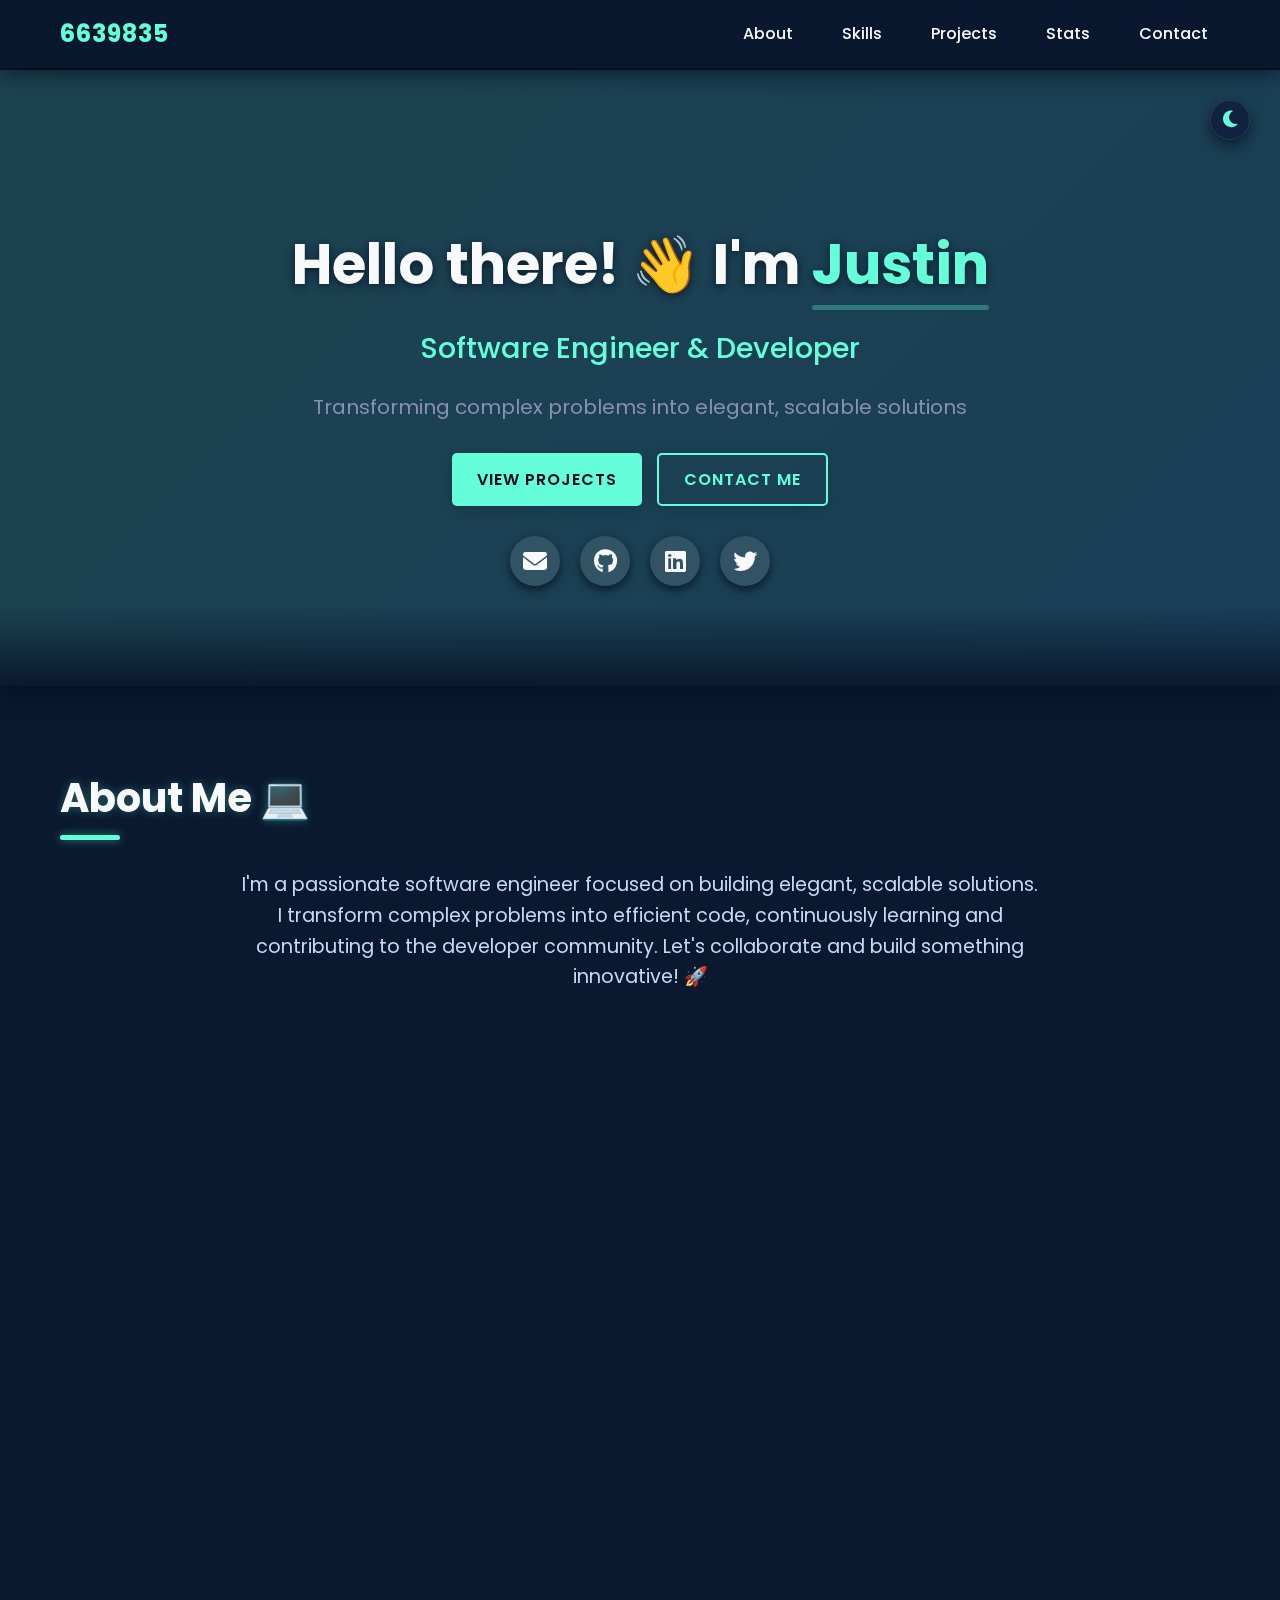
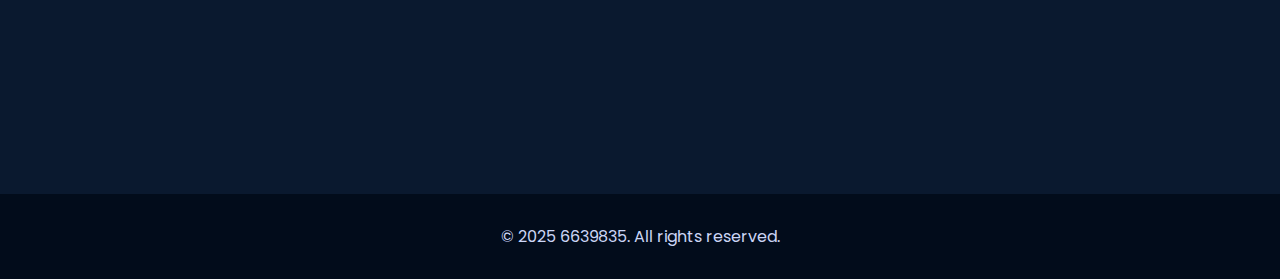
==== index.html @ b18d92bf "Enhance UI with animations and add functional contact form" ====
<!DOCTYPE html>
<html lang="en" data-theme="dark">
<head>
    <meta charset="UTF-8">
    <meta name="viewport" content="width=device-width, initial-scale=1.0">
    <title>6639835 - Software Engineer & Developer</title>
    <link rel="stylesheet" href="styles.css">
    <link rel="stylesheet" href="https://cdnjs.cloudflare.com/ajax/libs/font-awesome/6.4.0/css/all.min.css">
    <link href="https://fonts.googleapis.com/css2?family=Poppins:wght@300;400;500;600;700&display=swap" rel="stylesheet">
    <script src="https://cdn.jsdelivr.net/particles.js/2.0.0/particles.min.js"></script>
</head>
<body>
    <div id="particles-js"></div>
    <nav class="navbar">
        <div class="container nav-container">
            <div class="logo">
                <a href="#">6639835</a>
            </div>
            <div class="nav-toggle">
                <i class="fas fa-bars"></i>
            </div>
            <ul class="nav-menu">
                <li><a href="#about">About</a></li>
                <li><a href="#skills">Skills</a></li>
                <li><a href="#projects">Projects</a></li>
                <li><a href="#github-stats">Stats</a></li>
                <li><a href="#contact">Contact</a></li>
            </ul>
        </div>
    </nav>

    <header>
        <div class="container">
            <div class="profile">
                <div class="profile-content">
                    <h1>Hello there! 👋 I'm <span class="highlight">Justin</span></h1>
                    <h2>Software Engineer & Developer</h2>
                    <p class="tagline">Transforming complex problems into elegant, scalable solutions</p>
                    <div class="cta-buttons">
                        <a href="#projects" class="primary-btn">View Projects</a>
                        <a href="#contact" class="secondary-btn">Contact Me</a>
                    </div>
                    <div class="socials">
                        <a href="mailto:6639835@gmail.com" class="social-icon"><i class="fas fa-envelope"></i></a>
                        <a href="https://github.com/6639835" class="social-icon"><i class="fab fa-github"></i></a>
                        <a href="#" class="social-icon"><i class="fab fa-linkedin"></i></a>
                        <a href="#" class="social-icon"><i class="fab fa-twitter"></i></a>
                    </div>
                </div>
            </div>
        </div>
    </header>

    <section id="about" class="section">
        <div class="container">
            <h2 class="section-title">About Me 💻</h2>
            <div class="about-content">
                <p>I'm a passionate software engineer focused on building elegant, scalable solutions. I transform complex problems into efficient code, continuously learning and contributing to the developer community. Let's collaborate and build something innovative! 🚀</p>
            </div>
        </div>
    </section>

    <section id="skills" class="section">
        <div class="container">
            <h2 class="section-title">Technical Skills 🛠️</h2>
            
            <div class="skills-category">
                <h3>Languages</h3>
                <div class="skills-grid">
                    <div class="skill-card">
                        <i class="fab fa-python"></i>
                        <span>Python</span>
                    </div>
                    <div class="skill-card">
                        <i class="fab fa-js"></i>
                        <span>JavaScript</span>
                    </div>
                    <div class="skill-card">
                        <i class="fab fa-java"></i>
                        <span>Java</span>
                    </div>
                    <div class="skill-card">
                        <i class="fas fa-code"></i>
                        <span>C++</span>
                    </div>
                </div>
            </div>
            
            <div class="skills-category">
                <h3>Web Development</h3>
                <div class="skills-grid">
                    <div class="skill-card">
                        <i class="fab fa-html5"></i>
                        <span>HTML5</span>
                    </div>
                    <div class="skill-card">
                        <i class="fab fa-css3-alt"></i>
                        <span>CSS3</span>
                    </div>
                    <div class="skill-card">
                        <i class="fab fa-react"></i>
                        <span>React</span>
                    </div>
                    <div class="skill-card">
                        <i class="fab fa-node-js"></i>
                        <span>Node.js</span>
                    </div>
                    <div class="skill-card">
                        <i class="fab fa-python"></i>
                        <span>Django</span>
                    </div>
                </div>
            </div>
            
            <div class="skills-category">
                <h3>Database</h3>
                <div class="skills-grid">
                    <div class="skill-card">
                        <i class="fas fa-database"></i>
                        <span>MySQL</span>
                    </div>
                    <div class="skill-card">
                        <i class="fas fa-database"></i>
                        <span>PostgreSQL</span>
                    </div>
                    <div class="skill-card">
                        <i class="fas fa-database"></i>
                        <span>MongoDB</span>
                    </div>
                </div>
            </div>
            
            <div class="skills-category">
                <h3>DevOps & Tools</h3>
                <div class="skills-grid">
                    <div class="skill-card">
                        <i class="fab fa-git-alt"></i>
                        <span>Git</span>
                    </div>
                    <div class="skill-card">
                        <i class="fab fa-docker"></i>
                        <span>Docker</span>
                    </div>
                    <div class="skill-card">
                        <i class="fas fa-dharmachakra"></i>
                        <span>Kubernetes</span>
                    </div>
                    <div class="skill-card">
                        <i class="fab fa-aws"></i>
                        <span>AWS</span>
                    </div>
                </div>
            </div>
            
            <div class="skills-category">
                <h3>Skills Progress</h3>
                <div class="skills-progress">
                    <div class="progress-item">
                        <div class="progress-info">
                            <h4>Frontend Development</h4>
                            <div class="progress-percentage">90%</div>
                        </div>
                        <div class="progress-bar">
                            <div class="progress-value" style="width: 90%"></div>
                        </div>
                    </div>
                    <div class="progress-item">
                        <div class="progress-info">
                            <h4>Backend Development</h4>
                            <div class="progress-percentage">85%</div>
                        </div>
                        <div class="progress-bar">
                            <div class="progress-value" style="width: 85%"></div>
                        </div>
                    </div>
                    <div class="progress-item">
                        <div class="progress-info">
                            <h4>DevOps & Cloud</h4>
                            <div class="progress-percentage">75%</div>
                        </div>
                        <div class="progress-bar">
                            <div class="progress-value" style="width: 75%"></div>
                        </div>
                    </div>
                    <div class="progress-item">
                        <div class="progress-info">
                            <h4>Machine Learning</h4>
                            <div class="progress-percentage">70%</div>
                        </div>
                        <div class="progress-bar">
                            <div class="progress-value" style="width: 70%"></div>
                        </div>
                    </div>
                </div>
            </div>
        </div>
    </section>

    <section id="projects" class="section">
        <div class="container">
            <h2 class="section-title">Featured Projects 🔥</h2>
            
            <div class="project-filter">
                <button class="filter-btn active" data-filter="all">All</button>
                <button class="filter-btn" data-filter="aviation">Aviation</button>
                <button class="filter-btn" data-filter="data">Data Processing</button>
                <button class="filter-btn" data-filter="web">Web Development</button>
            </div>
            
            <div class="projects-grid">
                <div class="project-card" data-category="aviation data">
                    <div class="project-image">
                        <img src="https://via.placeholder.com/600x340/0a192f/64ffda?text=VOR-FIX-CALCULATION" alt="VOR-FIX-CALCULATION Project" />
                    </div>
                    <div class="project-content">
                        <div class="project-header">
                            <h3>VOR-FIX-CALCULATION ✈️</h3>
                            <div class="project-links">
                                <a href="https://github.com/6639835/VOR-FIX-CALCULATION" target="_blank" aria-label="GitHub Repository">
                                    <i class="fab fa-github"></i>
                                </a>
                            </div>
                        </div>
                        <p class="project-desc">Aviation Navigation Tool</p>
                        <ul class="project-features">
                            <li>Streamlines and manages navdata for flight simulation environments</li>
                            <li>Improves navigation accuracy for virtual pilots</li>
                            <li><strong>Technologies:</strong> Python, Geospatial analysis</li>
                        </ul>
                        <div class="project-tags">
                            <span class="tag">Python</span>
                            <span class="tag">Aviation</span>
                            <span class="tag">Navigation</span>
                        </div>
                    </div>
                </div>
                
                <div class="project-card" data-category="aviation data">
                    <div class="project-image">
                        <img src="https://via.placeholder.com/600x340/0a192f/64ffda?text=X-Plane-Airway-Filter" alt="X-Plane-Airway-Filter Project" />
                    </div>
                    <div class="project-content">
                        <div class="project-header">
                            <h3>X-Plane-Airway-Filter 🗺️</h3>
                            <div class="project-links">
                                <a href="https://github.com/6639835/X-Plane-Airway-Filter" target="_blank" aria-label="GitHub Repository">
                                    <i class="fab fa-github"></i>
                                </a>
                            </div>
                        </div>
                        <p class="project-desc">Flight Simulation Data Management</p>
                        <ul class="project-features">
                            <li>Maintains accurate PMDG aircraft navigation databases</li>
                            <li>Ensures precision in virtual aviation environments</li>
                            <li><strong>Technologies:</strong> Python, Data processing</li>
                        </ul>
                        <div class="project-tags">
                            <span class="tag">Python</span>
                            <span class="tag">Data Processing</span>
                            <span class="tag">Flight Sim</span>
                        </div>
                    </div>
                </div>
                
                <!-- New Web Development Project -->
                <div class="project-card" data-category="web">
                    <div class="project-image">
                        <img src="https://via.placeholder.com/600x340/0a192f/64ffda?text=Personal+Portfolio" alt="Personal Portfolio Project" />
                    </div>
                    <div class="project-content">
                        <div class="project-header">
                            <h3>Personal Portfolio 💼</h3>
                            <div class="project-links">
                                <a href="#" target="_blank" aria-label="Live Demo">
                                    <i class="fas fa-external-link-alt"></i>
                                </a>
                                <a href="#" target="_blank" aria-label="GitHub Repository">
                                    <i class="fab fa-github"></i>
                                </a>
                            </div>
                        </div>
                        <p class="project-desc">Modern Developer Portfolio</p>
                        <ul class="project-features">
                            <li>Responsive design with modern UI/UX principles</li>
                            <li>Animated elements and smooth transitions</li>
                            <li><strong>Technologies:</strong> HTML, CSS, JavaScript</li>
                        </ul>
                        <div class="project-tags">
                            <span class="tag">HTML5</span>
                            <span class="tag">CSS3</span>
                            <span class="tag">JavaScript</span>
                        </div>
                    </div>
                </div>
            </div>
        </div>
    </section>

    <section id="github-stats" class="section">
        <div class="container">
            <h2 class="section-title">GitHub Stats 📊</h2>
            <div class="github-stats">
                <img src="https://github-readme-stats.vercel.app/api?username=6639835&show_icons=true&theme=tokyonight" alt="GitHub Stats" />
                <img src="https://github-readme-stats.vercel.app/api/top-langs/?username=6639835&layout=compact&theme=tokyonight" alt="Top Languages" />
                <img src="https://github-readme-streak-stats.herokuapp.com/?user=6639835&theme=tokyonight" alt="GitHub Streak" />
                <img src="https://github-profile-trophy.vercel.app/?username=6639835&theme=nord&column=4&margin-w=15&margin-h=15" alt="GitHub Trophies" />
            </div>
        </div>
    </section>

    <section id="contact" class="section">
        <div class="container">
            <h2 class="section-title">Connect With Me 🤝</h2>
            <div class="contact-form-container">
                <form id="contact-form" class="contact-form" action="https://api.web3forms.com/submit" method="POST">
                    <input type="hidden" name="access_key" value="a084fa8d-0d17-4c02-8b0e-4d8d905e6aa3">
                    <input type="hidden" name="subject" value="New contact from website portfolio">
                    <input type="hidden" name="redirect" value="https://web3forms.com/success">
                    <div class="form-group">
                        <input type="text" id="name" name="name" placeholder="Your Name" required>
                    </div>
                    <div class="form-group">
                        <input type="email" id="email" name="email" placeholder="Your Email" required>
                    </div>
                    <div class="form-group">
                        <input type="text" id="subject" name="custom_subject" placeholder="Subject">
                    </div>
                    <div class="form-group">
                        <textarea id="message" name="message" placeholder="Your Message" required></textarea>
                    </div>
                    <button type="submit" class="submit-btn">Send Message <i class="fas fa-paper-plane"></i></button>
                </form>
                <div id="form-message" class="form-message"></div>
            </div>
            <div class="contact-links">
                <a href="mailto:6639835@gmail.com" class="contact-button">
                    <i class="fas fa-envelope"></i> Email
                </a>
                <a href="https://github.com/6639835" class="contact-button">
                    <i class="fab fa-github"></i> GitHub
                </a>
            </div>
            <p class="contact-note">💡 I'm always interested in challenging projects and collaborations. Whether you have a project idea, technical question, or just want to connect, feel free to reach out!</p>
        </div>
    </section>

    <button class="theme-toggle" id="theme-toggle" aria-label="Toggle dark/light mode">
        <i class="fas fa-moon" id="theme-icon"></i>
    </button>
    
    <button class="back-to-top" id="back-to-top" aria-label="Back to top">
        <i class="fas fa-arrow-up"></i>
    </button>

    <footer>
        <div class="container">
            <p>&copy; 2025 6639835. All rights reserved.</p>
        </div>
    </footer>

    <script src="script.js"></script>
</body>
</html>
---- styles.css ----
:root {
    /* Dark Theme (default) */
    --primary: #0a192f;
    --secondary: #112240;
    --accent: #64ffda;
    --accent-rgb: 100, 255, 218;
    --light: #f8f9fa;
    --dark: #020c1b;
    --gray: #8892b0;
    --text: #ccd6f6;
    --border: #2d3952;
    --card-bg: #112240;
    --gradient-start: #0a192f;
    --gradient-end: #112240;
    --shadow: rgba(2, 12, 27, 0.7);
    --scrollbar-thumb: #64ffda;
    --scrollbar-track: #0a192f;
    --navbar-bg: rgba(10, 25, 47, 0.85);
    --input-bg: rgba(17, 34, 64, 0.8);
    --input-border: #2d3952;
    --input-focus: #64ffda;
    --button-hover: #4cd1b0;
}

[data-theme="light"] {
    --primary: #f5f5f5;
    --secondary: #e8e8e8;
    --accent: #0a9e88;
    --accent-rgb: 10, 158, 136;
    --light: #ffffff;
    --dark: #333333;
    --gray: #6c757d;
    --text: #333333;
    --border: #dddddd;
    --card-bg: #ffffff;
    --gradient-start: #f5f5f5;
    --gradient-end: #e8e8e8;
    --shadow: rgba(0, 0, 0, 0.1);
    --scrollbar-thumb: #0a9e88;
    --scrollbar-track: #f5f5f5;
    --navbar-bg: rgba(245, 245, 245, 0.85);
    --input-bg: rgba(255, 255, 255, 0.9);
    --input-border: #dddddd;
    --input-focus: #0a9e88;
    --button-hover: #087d6b;
}

* {
    margin: 0;
    padding: 0;
    box-sizing: border-box;
}

body {
    font-family: 'Poppins', sans-serif;
    line-height: 1.6;
    color: var(--text);
    background-color: var(--primary);
    overflow-x: hidden;
    transition: background-color 0.3s ease, color 0.3s ease;
    scroll-behavior: smooth;
    cursor: none;
}

@media (max-width: 768px) {
    body {
        cursor: auto;
    }
}

.container {
    width: 100%;
    max-width: 1200px;
    margin: 0 auto;
    padding: 0 20px;
}

a {
    text-decoration: none;
    color: var(--accent);
    transition: all 0.3s ease;
}

ul {
    list-style: none;
}

img {
    max-width: 100%;
    height: auto;
    border-radius: 8px;
}

/* Custom Scrollbar */
::-webkit-scrollbar {
    width: 10px;
}

::-webkit-scrollbar-track {
    background: var(--scrollbar-track);
}

::-webkit-scrollbar-thumb {
    background: var(--scrollbar-thumb);
    border-radius: 5px;
}

::-webkit-scrollbar-thumb:hover {
    background: var(--accent);
}

/* Header */
header {
    background: linear-gradient(-45deg, var(--primary), var(--secondary), #193d59, #1d4350);
    background-size: 400% 400%;
    animation: gradientAnimation 15s ease infinite;
    position: relative;
    overflow: hidden;
    padding: 150px 0 100px;
    text-align: center;
    margin-top: 70px;
    box-shadow: 0 4px 20px var(--shadow);
    z-index: 1;
}

header::after {
    content: '';
    position: absolute;
    bottom: 0;
    left: 0;
    width: 100%;
    height: 80px;
    background: linear-gradient(to top, var(--primary), transparent);
    z-index: 1;
}

.profile {
    position: relative;
    z-index: 2;
}

.profile h1 {
    font-size: 3.5rem;
    margin-bottom: 15px;
    color: var(--light);
    text-shadow: 0 2px 10px var(--shadow);
    animation: fadeInDown 1s ease;
}

.profile h2 {
    font-size: 1.8rem;
    font-weight: 500;
    margin-bottom: 20px;
    color: var(--accent);
    animation: fadeInUp 1s ease 0.3s both;
}

.highlight {
    color: var(--accent);
    font-weight: 700;
    position: relative;
    display: inline-block;
}

.highlight::after {
    content: '';
    position: absolute;
    width: 100%;
    height: 5px;
    background: var(--accent);
    bottom: 0;
    left: 0;
    opacity: 0.3;
    border-radius: 10px;
}

.tagline {
    font-size: 1.25rem;
    max-width: 700px;
    margin: 0 auto 30px;
    color: var(--gray);
    animation: fadeIn 1s ease 0.6s both;
}

.socials {
    display: flex;
    justify-content: center;
    gap: 20px;
    margin-top: 30px;
}

.social-icon {
    width: 50px;
    height: 50px;
    display: flex;
    align-items: center;
    justify-content: center;
    background-color: rgba(255, 255, 255, 0.1);
    border-radius: 50%;
    color: var(--light);
    font-size: 1.5rem;
    transition: all 0.3s ease;
    box-shadow: 0 4px 10px var(--shadow);
    animation: float 3s ease-in-out infinite;
}

.social-icon:hover {
    background-color: var(--accent);
    color: var(--dark);
    transform: translateY(-5px) scale(1.05);
}

.social-icon:nth-child(1) {
    animation-delay: 0s;
}

.social-icon:nth-child(2) {
    animation-delay: 0.5s;
}

.social-icon:nth-child(3) {
    animation-delay: 1s;
}

.social-icon:nth-child(4) {
    animation-delay: 1.5s;
}

/* Sections */
.section {
    padding: 80px 0;
    position: relative;
}

.section-title {
    position: relative;
    display: inline-block;
    margin-bottom: 40px;
    font-size: 2.5rem;
    font-weight: 700;
    color: var(--light);
    text-shadow: 0 0 10px rgba(var(--accent-rgb), 0.3);
}

.section-title::after {
    content: '';
    position: absolute;
    bottom: -10px;
    left: 0;
    width: 60px;
    height: 5px;
    background: var(--accent);
    border-radius: 10px;
    box-shadow: 0 0 10px rgba(var(--accent-rgb), 0.5);
}

/* About Section */
.about-content {
    text-align: center;
    max-width: 800px;
    margin: 0 auto;
    font-size: 1.2rem;
}

/* Skills Section */
.skills-category {
    margin-bottom: 50px;
    position: relative;
    overflow: hidden;
}

.skills-category h3 {
    font-size: 1.8rem;
    margin-bottom: 20px;
    color: var(--light);
    text-align: center;
}

.skills-grid {
    display: grid;
    grid-template-columns: repeat(auto-fill, minmax(150px, 1fr));
    gap: 20px;
}

.skill-card {
    background-color: var(--card-bg);
    border-radius: 12px;
    padding: 25px;
    text-align: center;
    transition: all 0.3s ease;
    box-shadow: 0 10px 20px var(--shadow);
    border: 1px solid var(--border);
    position: relative;
    overflow: hidden;
}

.skill-card::before {
    content: '';
    position: absolute;
    top: -10px;
    left: -10px;
    right: -10px;
    bottom: -10px;
    background: linear-gradient(135deg, var(--accent), transparent);
    opacity: 0;
    transition: opacity 0.3s ease;
    border-radius: 12px;
    z-index: -1;
}

.skill-card:hover::before {
    opacity: 0.1;
}

.skill-card:hover {
    transform: translateY(-8px);
    box-shadow: 0 15px 30px var(--shadow);
}

.skill-card i {
    font-size: 2.5rem;
    margin-bottom: 15px;
    color: var(--accent);
    transition: transform 0.3s ease;
}

.skill-card:hover i {
    transform: scale(1.2);
}

.skill-card span {
    display: block;
    font-weight: 500;
}

/* Projects Section */
.projects-grid {
    display: grid;
    grid-template-columns: repeat(auto-fill, minmax(400px, 1fr));
    gap: 40px;
}

.project-card {
    background-color: var(--card-bg);
    border-radius: 15px;
    overflow: hidden;
    box-shadow: 0 10px 30px rgba(0, 0, 0, 0.15);
    transition: all 0.5s ease;
    position: relative;
    transform-style: preserve-3d;
    z-index: 1;
}

.project-card:hover {
    transform: translateY(-10px);
    box-shadow: 0 15px 35px rgba(0, 0, 0, 0.2);
}

.card-glare {
    position: absolute;
    width: 100%;
    height: 100%;
    top: 0;
    left: 0;
    pointer-events: none;
    z-index: 2;
    border-radius: 15px;
}

.project-image {
    position: relative;
    overflow: hidden;
    border-radius: 15px 15px 0 0;
    height: 200px;
}

.project-image img {
    width: 100%;
    height: 100%;
    object-fit: cover;
    transition: transform 0.5s ease;
}

.project-card:hover .project-image img {
    transform: scale(1.1);
}

.project-content {
    padding: 25px;
    position: relative;
    z-index: 1;
}

.project-header {
    display: flex;
    justify-content: space-between;
    align-items: center;
    margin-bottom: 15px;
}

.project-header h3 {
    color: var(--light);
    font-size: 1.5rem;
    font-weight: 600;
    margin: 0;
}

.project-links a {
    color: var(--accent);
    font-size: 1.2rem;
    margin-left: 10px;
    transition: all 0.3s ease;
}

.project-links a:hover {
    transform: translateY(-3px);
}

.project-desc {
    color: var(--accent);
    font-size: 1rem;
    margin-bottom: 15px;
    font-weight: 500;
}

.project-features {
    color: var(--gray);
    margin-bottom: 20px;
}

.project-features li {
    margin-bottom: 8px;
    position: relative;
    padding-left: 20px;
}

.project-features li::before {
    content: '▹';
    position: absolute;
    left: 0;
    color: var(--accent);
}

.project-tags {
    display: flex;
    flex-wrap: wrap;
    gap: 8px;
}

.tag {
    background-color: rgba(var(--accent-rgb), 0.1);
    color: var(--accent);
    padding: 5px 10px;
    border-radius: 4px;
    font-size: 0.8rem;
    font-weight: 500;
}

/* GitHub Stats Section */
.github-stats {
    display: flex;
    flex-wrap: wrap;
    justify-content: center;
    gap: 20px;
}

.github-stats img {
    max-width: 100%;
    margin-bottom: 20px;
    box-shadow: 0 4px 10px rgba(0, 0, 0, 0.2);
}

/* Contact Section */
.contact-links {
    display: flex;
    justify-content: center;
    flex-wrap: wrap;
    gap: 20px;
    margin-bottom: 30px;
}

.contact-button {
    display: flex;
    align-items: center;
    justify-content: center;
    padding: 15px 30px;
    background-color: var(--card-bg);
    border-radius: 50px;
    color: var(--text);
    font-weight: 500;
    transition: all 0.3s ease;
    border: 1px solid var(--border);
    box-shadow: 0 10px 20px var(--shadow);
    position: relative;
    overflow: hidden;
}

.contact-button::before {
    content: '';
    position: absolute;
    top: 0;
    left: 0;
    width: 100%;
    height: 100%;
    background: var(--accent);
    opacity: 0;
    transition: opacity 0.3s ease;
    z-index: -1;
}

.contact-button:hover::before {
    opacity: 0.1;
}

.contact-button:hover {
    background-color: var(--accent);
    color: var(--dark);
    transform: translateY(-5px);
}

.contact-note {
    text-align: center;
    max-width: 700px;
    margin: 0 auto;
}

/* Footer */
footer {
    background-color: var(--dark);
    padding: 30px 0;
    text-align: center;
    margin-top: 50px;
}

/* Responsiveness */
@media (max-width: 768px) {
    .profile h1 {
        font-size: 2.5rem;
    }

    .profile h2 {
        font-size: 1.5rem;
    }

    .section-title {
        font-size: 2rem;
    }

    .projects-grid {
        grid-template-columns: 1fr;
    }

    .skills-grid {
        grid-template-columns: repeat(2, 1fr);
    }

    header {
        padding: 80px 0 60px;
    }

    .cta-buttons {
        flex-direction: column;
        gap: 10px;
    }
    
    .primary-btn, .secondary-btn {
        width: 100%;
    }
    
    .contact-form-container {
        padding: 20px;
    }
}

@media (max-width: 480px) {
    .profile h1 {
        font-size: 2rem;
    }

    .profile h2 {
        font-size: 1.2rem;
    }

    .tagline {
        font-size: 1rem;
    }

    .section-title {
        font-size: 1.8rem;
    }

    .skills-grid {
        grid-template-columns: 1fr;
    }

    .contact-button {
        width: 100%;
    }

    .github-stats img {
        width: 100%;
    }
}

/* Navbar */
.navbar {
    position: fixed;
    top: 0;
    left: 0;
    width: 100%;
    background-color: var(--navbar-bg);
    box-shadow: 0 5px 20px var(--shadow);
    padding: 15px 0;
    z-index: 1000;
    backdrop-filter: blur(10px);
    transition: all 0.3s ease;
}

.navbar.scrolled {
    padding: 10px 0;
}

.nav-container {
    display: flex;
    justify-content: space-between;
    align-items: center;
}

.logo a {
    font-size: 1.5rem;
    font-weight: 700;
    color: var(--accent);
    letter-spacing: 1px;
}

.nav-menu {
    display: flex;
    gap: 25px;
}

.nav-menu li a {
    color: var(--light);
    font-weight: 500;
    padding: 8px 12px;
    border-radius: 5px;
    transition: all 0.3s ease;
}

.nav-menu li a:hover {
    color: var(--accent);
    background-color: rgba(97, 218, 251, 0.1);
}

.nav-toggle {
    display: none;
    color: var(--light);
    font-size: 1.5rem;
    cursor: pointer;
}

/* Responsive Navbar */
@media (max-width: 768px) {
    .nav-menu {
        position: fixed;
        top: 70px;
        left: -100%;
        flex-direction: column;
        background-color: var(--primary);
        width: 100%;
        padding: 20px 0;
        text-align: center;
        transition: 0.3s;
        box-shadow: 0 10px 10px rgba(0, 0, 0, 0.1);
        gap: 0;
    }
    
    .nav-menu.active {
        left: 0;
    }
    
    .nav-menu li {
        margin: 15px 0;
    }
    
    .nav-toggle {
        display: block;
    }
}

/* Back to Top Button */
.back-to-top {
    position: fixed;
    bottom: 30px;
    right: 30px;
    width: 50px;
    height: 50px;
    border-radius: 50%;
    background-color: var(--accent);
    color: var(--dark);
    display: flex;
    align-items: center;
    justify-content: center;
    font-size: 1.5rem;
    cursor: pointer;
    box-shadow: 0 5px 15px var(--shadow);
    opacity: 0;
    transform: translateY(20px);
    transition: all 0.3s ease;
    z-index: 999;
}

.back-to-top.visible {
    opacity: 1;
    transform: translateY(0);
}

.back-to-top:hover {
    background-color: var(--light);
    transform: translateY(-5px);
}

/* Theme Toggle */
.theme-toggle {
    position: fixed;
    top: 100px;
    right: 30px;
    width: 40px;
    height: 40px;
    border-radius: 50%;
    background-color: var(--card-bg);
    color: var(--accent);
    display: flex;
    align-items: center;
    justify-content: center;
    font-size: 1.2rem;
    cursor: pointer;
    box-shadow: 0 5px 15px var(--shadow);
    transition: all 0.3s ease;
    z-index: 999;
    border: 1px solid var(--border);
}

.theme-toggle:hover {
    transform: rotate(30deg);
}

/* Animation Keyframes */
@keyframes fadeIn {
    from {
        opacity: 0;
    }
    to {
        opacity: 1;
    }
}

@keyframes fadeInUp {
    from {
        opacity: 0;
        transform: translateY(20px);
    }
    to {
        opacity: 1;
        transform: translateY(0);
    }
}

@keyframes fadeInDown {
    from {
        opacity: 0;
        transform: translateY(-20px);
    }
    to {
        opacity: 1;
        transform: translateY(0);
    }
}

@keyframes pulse {
    0% {
        transform: scale(1);
    }
    50% {
        transform: scale(1.05);
    }
    100% {
        transform: scale(1);
    }
}

/* Theme transition */
.theme-transition {
    transition: background-color 0.5s ease, color 0.5s ease;
}

/* Particles Background */
#particles-js {
    position: fixed;
    width: 100%;
    height: 100%;
    top: 0;
    left: 0;
    z-index: 0;
    pointer-events: none;
}

/* CTA Buttons */
.cta-buttons {
    display: flex;
    justify-content: center;
    gap: 15px;
    margin: 30px 0;
}

.primary-btn, .secondary-btn {
    padding: 12px 25px;
    border-radius: 5px;
    font-weight: 600;
    text-transform: uppercase;
    letter-spacing: 1px;
    transition: all 0.3s ease;
    position: relative;
    overflow: hidden;
    z-index: 1;
    display: inline-flex;
    align-items: center;
    justify-content: center;
    box-shadow: 0 4px 15px rgba(0, 0, 0, 0.15);
}

.primary-btn {
    background-color: var(--accent);
    color: var(--dark);
}

.secondary-btn {
    background-color: transparent;
    color: var(--accent);
    border: 2px solid var(--accent);
}

.primary-btn:hover, .secondary-btn:hover {
    transform: translateY(-3px);
    box-shadow: 0 7px 20px rgba(0, 0, 0, 0.2);
}

.primary-btn:hover {
    background-color: var(--button-hover);
}

.secondary-btn:hover {
    background-color: rgba(var(--accent-rgb), 0.1);
}

.primary-btn::before, .secondary-btn::before {
    content: "";
    position: absolute;
    top: 0;
    left: -100%;
    width: 100%;
    height: 100%;
    background: linear-gradient(90deg, transparent, rgba(255, 255, 255, 0.2), transparent);
    transition: all 0.6s ease;
    z-index: -1;
}

.primary-btn:hover::before, .secondary-btn:hover::before {
    left: 100%;
}

/* Skills Progress Bars */
.skills-progress {
    display: flex;
    flex-direction: column;
    gap: 25px;
    margin-top: 20px;
}

.progress-item {
    width: 100%;
}

.progress-info {
    display: flex;
    justify-content: space-between;
    align-items: center;
    margin-bottom: 8px;
}

.progress-info h4 {
    color: var(--text);
    font-size: 1rem;
    font-weight: 500;
}

.progress-percentage {
    color: var(--accent);
    font-weight: 600;
}

.progress-bar {
    height: 10px;
    width: 100%;
    background-color: var(--secondary);
    border-radius: 10px;
    overflow: hidden;
    box-shadow: inset 0 1px 3px rgba(0, 0, 0, 0.2);
}

.progress-value {
    height: 100%;
    background: linear-gradient(to right, var(--accent), rgba(var(--accent-rgb), 0.7));
    border-radius: 10px;
    position: relative;
    transition: width 1.5s cubic-bezier(0.1, 0.5, 0.2, 1);
}

.progress-value::before {
    content: '';
    position: absolute;
    top: 0;
    left: 0;
    width: 100%;
    height: 100%;
    background: linear-gradient(90deg, transparent, rgba(255, 255, 255, 0.3), transparent);
    animation: progressShine 2s infinite linear;
}

@keyframes progressShine {
    0% {
        transform: translateX(-100%);
    }
    100% {
        transform: translateX(100%);
    }
}

/* Contact Form */
.contact-form-container {
    max-width: 700px;
    margin: 0 auto 40px;
    background-color: var(--card-bg);
    padding: 30px;
    border-radius: 10px;
    box-shadow: 0 5px 20px var(--shadow);
    transform: translateY(0);
    transition: transform 0.3s ease, box-shadow 0.3s ease;
}

.contact-form-container:hover {
    transform: translateY(-5px);
    box-shadow: 0 8px 25px var(--shadow);
}

.contact-form {
    display: flex;
    flex-direction: column;
    gap: 20px;
}

.form-group {
    position: relative;
}

.form-group input,
.form-group textarea {
    width: 100%;
    padding: 15px;
    border-radius: 5px;
    background-color: var(--input-bg);
    border: 1px solid var(--input-border);
    color: var(--text);
    font-family: 'Poppins', sans-serif;
    transition: all 0.3s ease;
}

.form-group textarea {
    min-height: 150px;
    resize: vertical;
}

.form-group input:focus,
.form-group textarea:focus {
    outline: none;
    border-color: var(--input-focus);
    box-shadow: 0 0 0 3px rgba(var(--accent-rgb), 0.2);
}

.submit-btn {
    background-color: var(--accent);
    color: var(--dark);
    border: none;
    padding: 15px 25px;
    border-radius: 5px;
    font-weight: 600;
    cursor: pointer;
    display: flex;
    justify-content: center;
    align-items: center;
    gap: 10px;
    transition: all 0.3s ease;
    font-family: 'Poppins', sans-serif;
}

.submit-btn:hover {
    background-color: var(--button-hover);
    transform: translateY(-2px);
}

.submit-btn:active {
    transform: translateY(0);
}

.form-message {
    height: 40px;
    margin-top: 15px;
    font-weight: 500;
    text-align: center;
}

.form-message.success {
    color: #4caf50;
}

.form-message.error {
    color: #f44336;
}

/* Animated Background Gradient */
@keyframes gradientAnimation {
    0% {
        background-position: 0% 50%;
    }
    50% {
        background-position: 100% 50%;
    }
    100% {
        background-position: 0% 50%;
    }
}

/* Floating Animation for Social Icons */
@keyframes float {
    0% {
        transform: translateY(0);
    }
    50% {
        transform: translateY(-10px);
    }
    100% {
        transform: translateY(0);
    }
}

/* Glow effect for section titles */
.section-title {
    position: relative;
    display: inline-block;
    margin-bottom: 40px;
    font-size: 2.5rem;
    font-weight: 700;
    color: var(--light);
    text-shadow: 0 0 10px rgba(var(--accent-rgb), 0.3);
}

.section-title::after {
    content: '';
    position: absolute;
    bottom: -10px;
    left: 0;
    width: 60px;
    height: 5px;
    background: var(--accent);
    border-radius: 10px;
    box-shadow: 0 0 10px rgba(var(--accent-rgb), 0.5);
}

/* Mobile adjustments */
@media (max-width: 768px) {
    .cta-buttons {
        flex-direction: column;
        gap: 10px;
    }
    
    .primary-btn, .secondary-btn {
        width: 100%;
    }
    
    .contact-form-container {
        padding: 20px;
    }
}

/* Custom Scrollbar */
::-webkit-scrollbar {
    width: 10px;
}

::-webkit-scrollbar-track {
    background: var(--scrollbar-track);
}

::-webkit-scrollbar-thumb {
    background: var(--scrollbar-thumb);
    border-radius: 5px;
}

::-webkit-scrollbar-thumb:hover {
    background: var(--accent);
}

/* Project Filter */
.project-filter {
    display: flex;
    justify-content: center;
    flex-wrap: wrap;
    gap: 10px;
    margin-bottom: 30px;
}

.filter-btn {
    background-color: transparent;
    border: 1px solid var(--border);
    color: var(--text);
    padding: 8px 20px;
    border-radius: 30px;
    font-size: 0.9rem;
    font-weight: 500;
    cursor: pointer;
    transition: all 0.3s ease;
    font-family: 'Poppins', sans-serif;
}

.filter-btn:hover {
    background-color: rgba(var(--accent-rgb), 0.1);
    color: var(--accent);
    border-color: var(--accent);
}

.filter-btn.active {
    background-color: var(--accent);
    color: var(--dark);
    border-color: var(--accent);
}

.projects-grid {
    display: grid;
    grid-template-columns: repeat(auto-fill, minmax(320px, 1fr));
    gap: 30px;
    margin-top: 30px;
}

.project-card {
    opacity: 1;
    transform: scale(1);
    transition: opacity 0.5s ease, transform 0.5s ease, filter 0.5s ease;
}

.project-card.hidden {
    opacity: 0;
    transform: scale(0.8);
    position: absolute;
    pointer-events: none;
}

@media (max-width: 768px) {
    .projects-grid {
        grid-template-columns: 1fr;
    }
    
    .filter-btn {
        padding: 6px 15px;
        font-size: 0.8rem;
    }
}

/* Add filtering animation */
.projects-grid {
    position: relative;
    min-height: 400px;
}

/* Loading Animation */
.loading-spinner {
    display: none;
    position: fixed;
    top: 0;
    left: 0;
    width: 100%;
    height: 100%;
    background-color: rgba(0, 0, 0, 0.7);
    z-index: 9999;
    align-items: center;
    justify-content: center;
}

.spinner {
    width: 40px;
    height: 40px;
    border: 4px solid rgba(255, 255, 255, 0.3);
    border-radius: 50%;
    border-top-color: var(--accent);
    animation: spin 1s linear infinite;
}

@keyframes spin {
    0% {
        transform: rotate(0deg);
    }
    100% {
        transform: rotate(360deg);
    }
}

.loading .loading-spinner {
    display: flex;
}

/* Custom Cursor */
.custom-cursor {
    position: fixed;
    width: 20px;
    height: 20px;
    border: 2px solid var(--accent);
    border-radius: 50%;
    pointer-events: none;
    transform: translate(-50%, -50%);
    z-index: 9999;
    transition: transform 0.1s ease, opacity 0.3s ease;
    opacity: 0;
    mix-blend-mode: difference;
}

.cursor-hover {
    transform: translate(-50%, -50%) scale(1.5);
    background-color: rgba(var(--accent-rgb), 0.1);
    border-width: 1px;
}

@media (max-width: 768px) {
    .custom-cursor {
        display: none;
    }
}

/* Smooth Scrolling */
html {
    scroll-behavior: smooth;
    cursor: none;
}

@media (max-width: 768px) {
    html {
        cursor: auto;
    }
}

/* Text Selection */
::selection {
    background-color: rgba(var(--accent-rgb), 0.3);
    color: var(--accent);
}
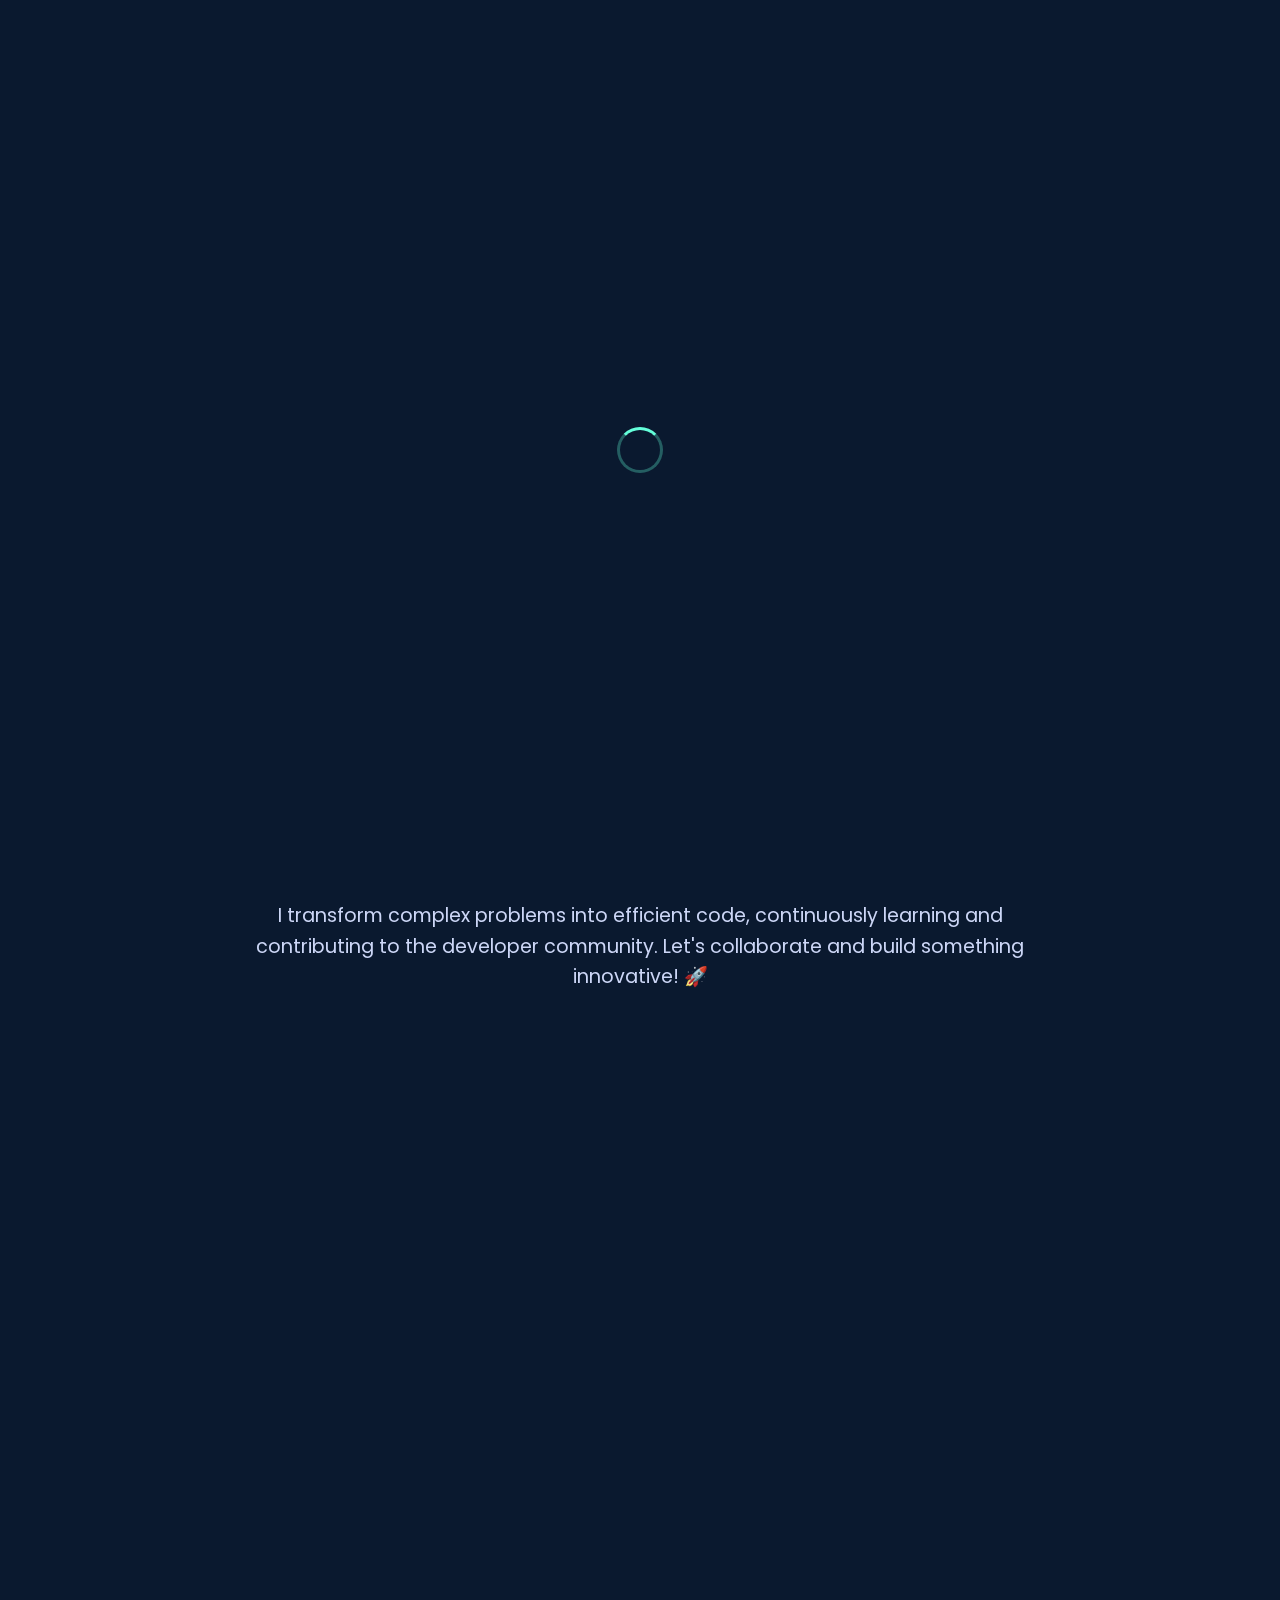
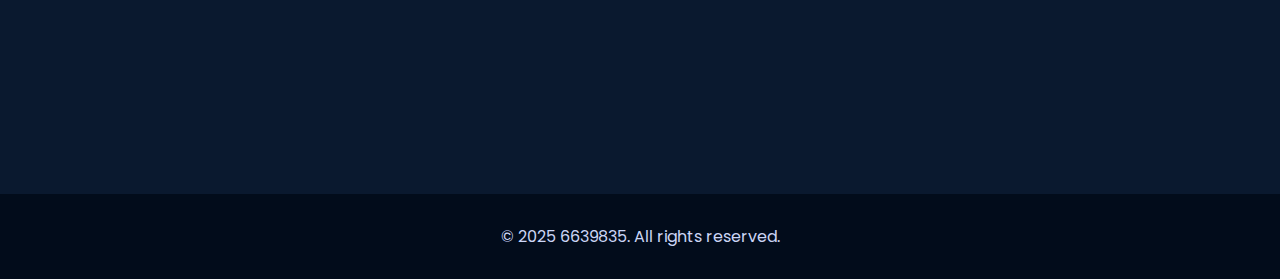
==== commit 1bcef1c8: "Replace placeholder images with custom SVG logos" ====
--- a/index.html
+++ b/index.html
@@ -210,7 +210,15 @@
             <div class="projects-grid">
                 <div class="project-card" data-category="aviation data">
                     <div class="project-image">
-                        <img src="https://via.placeholder.com/600x340/0a192f/64ffda?text=VOR-FIX-CALCULATION" alt="VOR-FIX-CALCULATION Project" />
+                        <svg viewBox="0 0 600 340" xmlns="http://www.w3.org/2000/svg" class="project-svg">
+                            <rect width="600" height="340" fill="#0a192f"/>
+                            <circle cx="300" cy="170" r="120" fill="#112240" stroke="#64ffda" stroke-width="2"/>
+                            <path d="M300 100 L300 240 M230 170 L370 170" stroke="#64ffda" stroke-width="4"/>
+                            <circle cx="300" cy="170" r="15" fill="#64ffda"/>
+                            <path d="M250 120 L350 220 M250 220 L350 120" stroke="#64ffda" stroke-width="2"/>
+                            <text x="300" y="280" fill="#64ffda" font-family="Arial" font-size="24" text-anchor="middle">VOR-FIX-CALCULATION</text>
+                            <path d="M380 70 L420 70 L410 50 L390 50 Z M400 50 L400 30 L410 20 L420 30 L420 45" fill="none" stroke="#64ffda" stroke-width="2"/>
+                        </svg>
                     </div>
                     <div class="project-content">
                         <div class="project-header">
@@ -237,7 +245,20 @@
                 
                 <div class="project-card" data-category="aviation data">
                     <div class="project-image">
-                        <img src="https://via.placeholder.com/600x340/0a192f/64ffda?text=X-Plane-Airway-Filter" alt="X-Plane-Airway-Filter Project" />
+                        <svg viewBox="0 0 600 340" xmlns="http://www.w3.org/2000/svg" class="project-svg">
+                            <rect width="600" height="340" fill="#0a192f"/>
+                            <rect x="150" y="80" width="300" height="180" rx="10" fill="#112240" stroke="#64ffda" stroke-width="2"/>
+                            <!-- Grid lines -->
+                            <path d="M150 120 L450 120 M150 160 L450 160 M150 200 L450 200 M150 240 L450 240" stroke="#64ffda" stroke-width="1" stroke-opacity="0.3"/>
+                            <path d="M200 80 L200 260 M250 80 L250 260 M300 80 L300 260 M350 80 L350 260 M400 80 L400 260" stroke="#64ffda" stroke-width="1" stroke-opacity="0.3"/>
+                            <!-- Route line -->
+                            <path d="M180 200 Q250 100, 300 180 Q350 240, 420 140" stroke="#64ffda" stroke-width="3" fill="none"/>
+                            <circle cx="180" cy="200" r="6" fill="#64ffda"/>
+                            <circle cx="300" cy="180" r="6" fill="#64ffda"/>
+                            <circle cx="420" cy="140" r="6" fill="#64ffda"/>
+                            <text x="300" y="280" fill="#64ffda" font-family="Arial" font-size="22" text-anchor="middle">X-Plane-Airway-Filter</text>
+                            <path d="M440 110 L460 90 M440 90 L460 110" stroke="#64ffda" stroke-width="2"/>
+                        </svg>
                     </div>
                     <div class="project-content">
                         <div class="project-header">
@@ -265,7 +286,24 @@
                 <!-- New Web Development Project -->
                 <div class="project-card" data-category="web">
                     <div class="project-image">
-                        <img src="https://via.placeholder.com/600x340/0a192f/64ffda?text=Personal+Portfolio" alt="Personal Portfolio Project" />
+                        <svg viewBox="0 0 600 340" xmlns="http://www.w3.org/2000/svg" class="project-svg">
+                            <rect width="600" height="340" fill="#0a192f"/>
+                            <rect x="150" y="80" width="300" height="180" rx="15" fill="#112240" stroke="#64ffda" stroke-width="2"/>
+                            <!-- Browser top bar -->
+                            <rect x="150" y="80" width="300" height="30" rx="15" fill="#193d59" stroke="#64ffda" stroke-width="2"/>
+                            <circle cx="170" cy="95" r="5" fill="#64ffda"/>
+                            <circle cx="190" cy="95" r="5" fill="#64ffda"/>
+                            <circle cx="210" cy="95" r="5" fill="#64ffda"/>
+                            <!-- Code elements -->
+                            <rect x="170" y="130" width="120" height="15" rx="3" fill="#64ffda" opacity="0.3"/>
+                            <rect x="170" y="155" width="260" height="15" rx="3" fill="#64ffda" opacity="0.2"/>
+                            <rect x="170" y="180" width="200" height="15" rx="3" fill="#64ffda" opacity="0.3"/>
+                            <rect x="170" y="205" width="180" height="15" rx="3" fill="#64ffda" opacity="0.2"/>
+                            <rect x="170" y="230" width="230" height="15" rx="3" fill="#64ffda" opacity="0.3"/>
+                            <!-- Brackets -->
+                            <text x="340" y="190" fill="#64ffda" font-family="monospace" font-size="60" text-anchor="middle">{   }</text>
+                            <text x="300" y="280" fill="#64ffda" font-family="Arial" font-size="24" text-anchor="middle">Personal Portfolio</text>
+                        </svg>
                     </div>
                     <div class="project-content">
                         <div class="project-header">
@@ -315,7 +353,6 @@
                 <form id="contact-form" class="contact-form" action="https://api.web3forms.com/submit" method="POST">
                     <input type="hidden" name="access_key" value="a084fa8d-0d17-4c02-8b0e-4d8d905e6aa3">
                     <input type="hidden" name="subject" value="New contact from website portfolio">
-                    <input type="hidden" name="redirect" value="https://web3forms.com/success">
                     <div class="form-group">
                         <input type="text" id="name" name="name" placeholder="Your Name" required>
                     </div>
--- a/styles.css
+++ b/styles.css
@@ -134,6 +134,18 @@
     z-index: 1;
 }
 
+header::before {
+    content: '';
+    position: absolute;
+    width: 200%;
+    height: 200%;
+    top: -50%;
+    left: -50%;
+    background: radial-gradient(circle at center, rgba(var(--accent-rgb), 0.1) 0%, transparent 25%);
+    animation: rotateGradient 20s linear infinite;
+    z-index: 0;
+}
+
 .profile {
     position: relative;
     z-index: 2;
@@ -230,6 +242,7 @@
 .section {
     padding: 80px 0;
     position: relative;
+    transition: opacity 0.5s ease, transform 0.5s ease;
 }
 
 .section-title {
@@ -240,6 +253,7 @@
     font-weight: 700;
     color: var(--light);
     text-shadow: 0 0 10px rgba(var(--accent-rgb), 0.3);
+    animation: textGlow 2s ease-in-out infinite alternate;
 }
 
 .section-title::after {
@@ -252,6 +266,32 @@
     background: var(--accent);
     border-radius: 10px;
     box-shadow: 0 0 10px rgba(var(--accent-rgb), 0.5);
+}
+
+.section-hidden {
+    opacity: 0;
+    transform: translateY(30px);
+}
+
+.section-visible {
+    opacity: 1;
+    transform: translateY(0);
+}
+
+.section-highlight {
+    animation: highlightSection 1.5s ease;
+}
+
+@keyframes highlightSection {
+    0% {
+        box-shadow: 0 0 0 0 rgba(var(--accent-rgb), 0);
+    }
+    50% {
+        box-shadow: 0 0 30px 5px rgba(var(--accent-rgb), 0.3);
+    }
+    100% {
+        box-shadow: 0 0 0 0 rgba(var(--accent-rgb), 0);
+    }
 }
 
 /* About Section */
@@ -321,11 +361,13 @@
     font-size: 2.5rem;
     margin-bottom: 15px;
     color: var(--accent);
-    transition: transform 0.3s ease;
+    transition: transform 0.3s ease, color 0.3s ease;
 }
 
 .skill-card:hover i {
     transform: scale(1.2);
+    color: var(--accent);
+    animation: pulse 1s infinite alternate;
 }
 
 .skill-card span {
@@ -345,15 +387,15 @@
     border-radius: 15px;
     overflow: hidden;
     box-shadow: 0 10px 30px rgba(0, 0, 0, 0.15);
-    transition: all 0.5s ease;
+    transition: transform 0.5s cubic-bezier(0.165, 0.84, 0.44, 1), box-shadow 0.5s ease, background-color 0.3s ease;
     position: relative;
     transform-style: preserve-3d;
     z-index: 1;
 }
 
 .project-card:hover {
-    transform: translateY(-10px);
-    box-shadow: 0 15px 35px rgba(0, 0, 0, 0.2);
+    transform: translateY(-10px) scale(1.02);
+    box-shadow: 0 20px 40px rgba(0, 0, 0, 0.3);
 }
 
 .card-glare {
@@ -372,6 +414,10 @@
     overflow: hidden;
     border-radius: 15px 15px 0 0;
     height: 200px;
+    background-color: #0a192f;
+    display: flex;
+    justify-content: center;
+    align-items: center;
 }
 
 .project-image img {
@@ -912,18 +958,22 @@
     background: linear-gradient(to right, var(--accent), rgba(var(--accent-rgb), 0.7));
     border-radius: 10px;
     position: relative;
+    overflow: hidden;
     transition: width 1.5s cubic-bezier(0.1, 0.5, 0.2, 1);
 }
 
-.progress-value::before {
+.progress-value::after {
     content: '';
     position: absolute;
     top: 0;
     left: 0;
     width: 100%;
     height: 100%;
-    background: linear-gradient(90deg, transparent, rgba(255, 255, 255, 0.3), transparent);
-    animation: progressShine 2s infinite linear;
+    background: linear-gradient(90deg, 
+        transparent 0%, 
+        rgba(255, 255, 255, 0.4) 50%, 
+        transparent 100%);
+    animation: progressShine 2.5s linear infinite;
 }
 
 @keyframes progressShine {
@@ -971,7 +1021,7 @@
     border: 1px solid var(--input-border);
     color: var(--text);
     font-family: 'Poppins', sans-serif;
-    transition: all 0.3s ease;
+    transition: all 0.3s ease, transform 0.2s ease;
 }
 
 .form-group textarea {
@@ -983,7 +1033,8 @@
 .form-group textarea:focus {
     outline: none;
     border-color: var(--input-focus);
-    box-shadow: 0 0 0 3px rgba(var(--accent-rgb), 0.2);
+    box-shadow: 0 8px 16px rgba(var(--accent-rgb), 0.15);
+    transform: translateY(-2px);
 }
 
 .submit-btn {
@@ -1000,6 +1051,9 @@
     gap: 10px;
     transition: all 0.3s ease;
     font-family: 'Poppins', sans-serif;
+    position: relative;
+    overflow: hidden;
+    z-index: 1;
 }
 
 .submit-btn:hover {
@@ -1009,6 +1063,25 @@
 
 .submit-btn:active {
     transform: translateY(0);
+}
+
+.submit-btn::before {
+    content: '';
+    position: absolute;
+    top: 0;
+    left: -100%;
+    width: 100%;
+    height: 100%;
+    background: linear-gradient(90deg, 
+        transparent 0%, 
+        rgba(255, 255, 255, 0.2) 50%, 
+        transparent 100%);
+    transition: all 0.6s ease;
+    z-index: -1;
+}
+
+.submit-btn:hover::before {
+    left: 100%;
 }
 
 .form-message {
@@ -1061,6 +1134,7 @@
     font-weight: 700;
     color: var(--light);
     text-shadow: 0 0 10px rgba(var(--accent-rgb), 0.3);
+    animation: textGlow 2s ease-in-out infinite alternate;
 }
 
 .section-title::after {
@@ -1224,28 +1298,45 @@
     border: 2px solid var(--accent);
     border-radius: 50%;
     pointer-events: none;
-    transform: translate(-50%, -50%);
     z-index: 9999;
-    transition: transform 0.1s ease, opacity 0.3s ease;
+    transition: opacity 0.3s ease, width 0.2s ease, height 0.2s ease;
     opacity: 0;
     mix-blend-mode: difference;
+    left: 0;
+    top: 0;
+    transform: translate(-50%, -50%);
 }
 
 .cursor-hover {
-    transform: translate(-50%, -50%) scale(1.5);
+    width: 24px;
+    height: 24px;
     background-color: rgba(var(--accent-rgb), 0.1);
     border-width: 1px;
 }
 
-@media (max-width: 768px) {
-    .custom-cursor {
-        display: none;
-    }
+/* Mobile device optimizations */
+.mobile-device {
+    cursor: auto !important;
+}
+
+.mobile-device .custom-cursor {
+    display: none !important;
+}
+
+.mobile-device .primary-btn, 
+.mobile-device .secondary-btn, 
+.mobile-device .submit-btn,
+.mobile-device .social-icon,
+.mobile-device .skill-card,
+.mobile-device .project-card {
+    transform: none !important;
+    transition: background-color 0.3s ease, color 0.3s ease, border-color 0.3s ease !important;
 }
 
 /* Smooth Scrolling */
 html {
     scroll-behavior: smooth;
+    scroll-padding-top: 80px; /* Account for fixed navbar */
     cursor: none;
 }
 
@@ -1259,4 +1350,144 @@
 ::selection {
     background-color: rgba(var(--accent-rgb), 0.3);
     color: var(--accent);
+}
+
+/* Loading Animation for Page */
+.loading {
+    overflow: hidden;
+}
+
+.loading::before {
+    content: '';
+    position: fixed;
+    top: 0;
+    left: 0;
+    width: 100%;
+    height: 100%;
+    background-color: var(--primary);
+    z-index: 10000;
+    animation: fadeOut 1s ease forwards 0.5s;
+}
+
+.loading::after {
+    content: '';
+    position: fixed;
+    top: 50%;
+    left: 50%;
+    transform: translate(-50%, -50%);
+    width: 40px;
+    height: 40px;
+    border: 3px solid rgba(var(--accent-rgb), 0.3);
+    border-top-color: var(--accent);
+    border-radius: 50%;
+    z-index: 10001;
+    animation: spin 0.8s linear infinite, fadeOut 0.5s ease forwards 1s;
+}
+
+@keyframes fadeOut {
+    to {
+        opacity: 0;
+        visibility: hidden;
+    }
+}
+
+/* Add a subtle pulse animation to skill cards */
+.skill-card i {
+    transition: transform 0.3s ease, color 0.3s ease;
+}
+
+.skill-card:hover i {
+    transform: scale(1.2);
+    color: var(--accent);
+    animation: pulse 1s infinite alternate;
+}
+
+/* Enhance project card hover effects */
+.project-card {
+    transition: transform 0.5s cubic-bezier(0.165, 0.84, 0.44, 1), box-shadow 0.5s ease, background-color 0.3s ease;
+}
+
+.project-card:hover {
+    transform: translateY(-10px) scale(1.02);
+    box-shadow: 0 20px 40px rgba(0, 0, 0, 0.3);
+}
+
+/* Enhance section title presentation */
+.section-title {
+    position: relative;
+    display: inline-block;
+    margin-bottom: 40px;
+    font-size: 2.5rem;
+    font-weight: 700;
+    color: var(--light);
+    text-shadow: 0 0 10px rgba(var(--accent-rgb), 0.3);
+    animation: textGlow 2s ease-in-out infinite alternate;
+}
+
+@keyframes textGlow {
+    from {
+        text-shadow: 0 0 5px rgba(var(--accent-rgb), 0.1), 0 0 10px rgba(var(--accent-rgb), 0.1);
+    }
+    to {
+        text-shadow: 0 0 10px rgba(var(--accent-rgb), 0.3), 0 0 20px rgba(var(--accent-rgb), 0.2);
+    }
+}
+
+/* Page content transition effect for theme change */
+body {
+    transition: background-color 0.5s ease, color 0.5s ease;
+}
+
+body.theme-transition * {
+    transition: background-color 0.5s ease, color 0.5s ease, border-color 0.5s ease, box-shadow 0.5s ease !important;
+}
+
+/* Project SVG Logos */
+.project-svg {
+    width: 100%;
+    height: 100%;
+    object-fit: cover;
+    transition: all 0.5s ease;
+}
+
+.project-card:hover .project-svg {
+    transform: scale(1.05);
+}
+
+.project-card:hover .project-svg text,
+.project-card:hover .project-svg path,
+.project-card:hover .project-svg rect,
+.project-card:hover .project-svg circle {
+    transition: all 0.5s ease;
+}
+
+.project-card:hover .project-svg text {
+    fill: #ffffff;
+}
+
+.project-card:hover .project-svg [fill="#64ffda"] {
+    filter: brightness(1.2);
+}
+
+.project-card:hover .project-svg [stroke="#64ffda"] {
+    stroke-width: 3;
+}
+
+/* Project image sizing */
+.project-image {
+    position: relative;
+    overflow: hidden;
+    border-radius: 15px 15px 0 0;
+    height: 200px;
+    background-color: #0a192f;
+    display: flex;
+    justify-content: center;
+    align-items: center;
+}
+
+/* Fix for mobile devices */
+@media (max-width: 768px) {
+    .project-svg text {
+        font-size: 20px;
+    }
 } 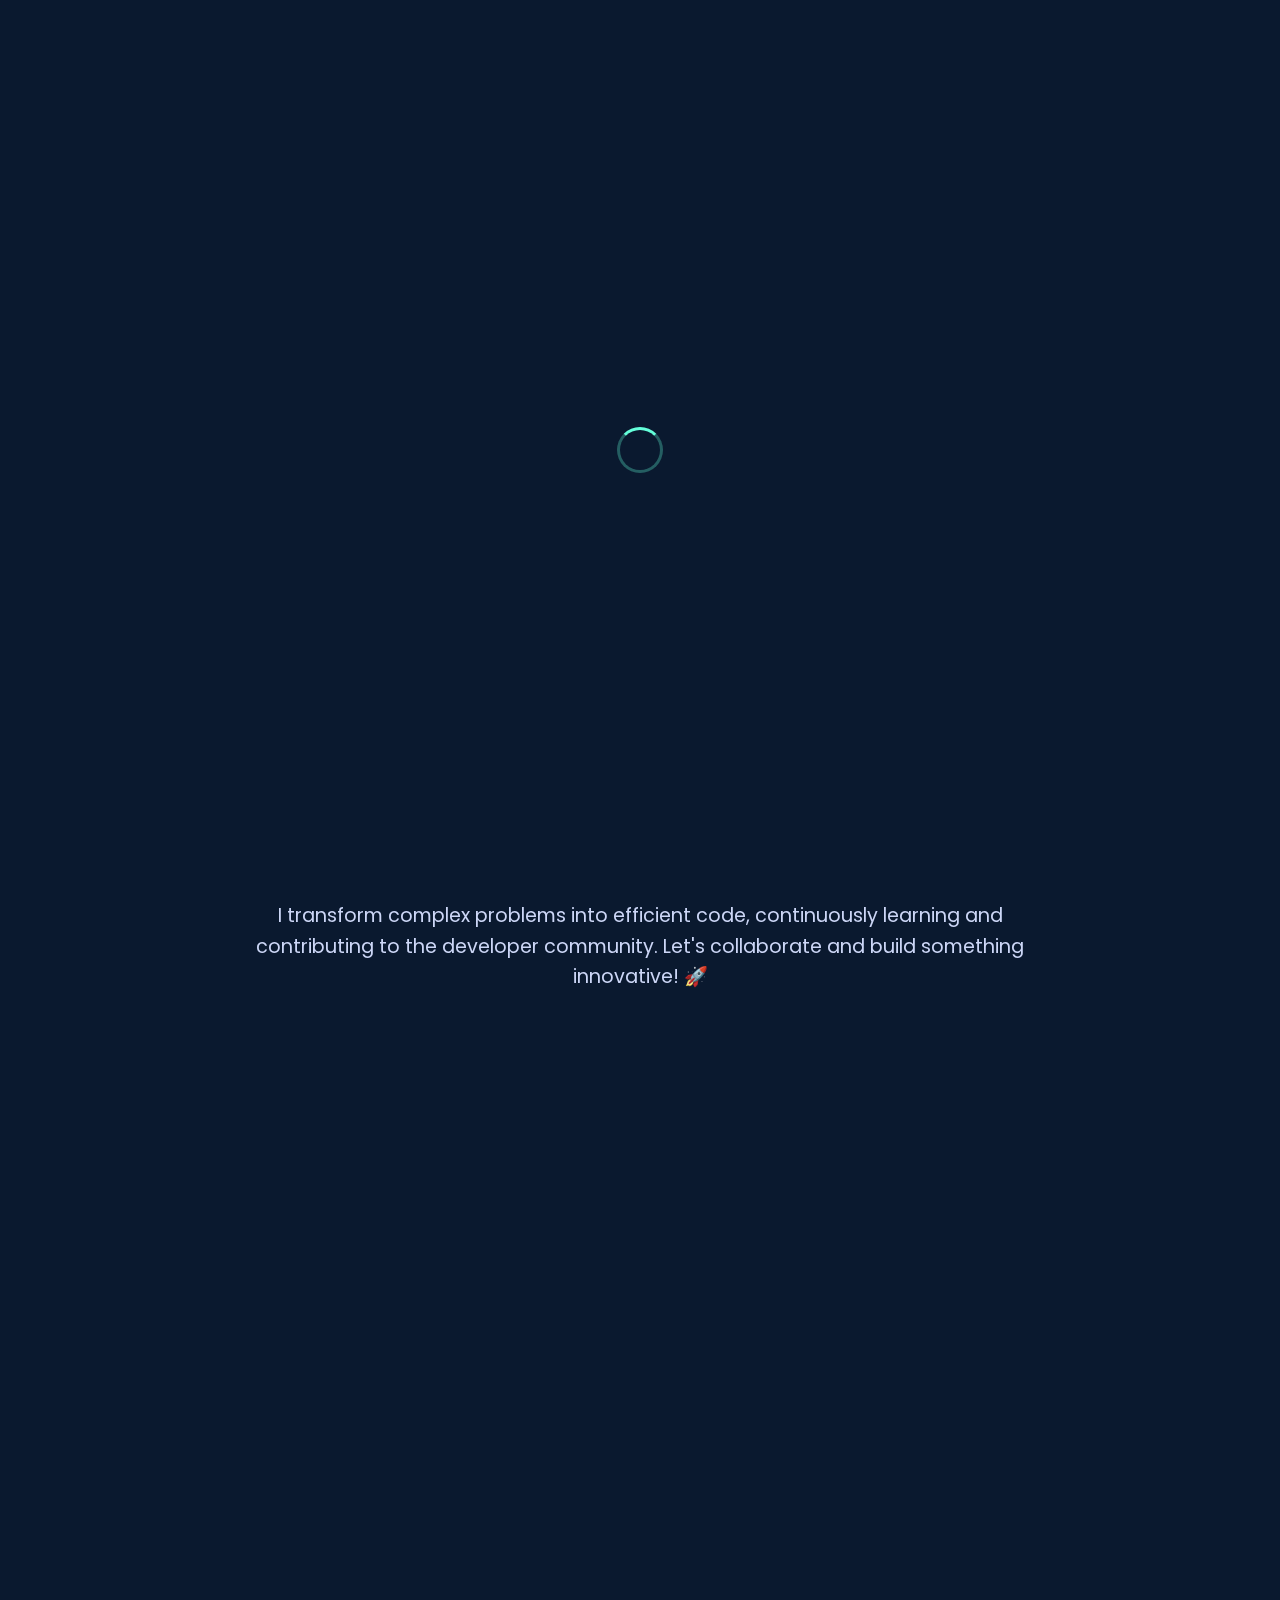
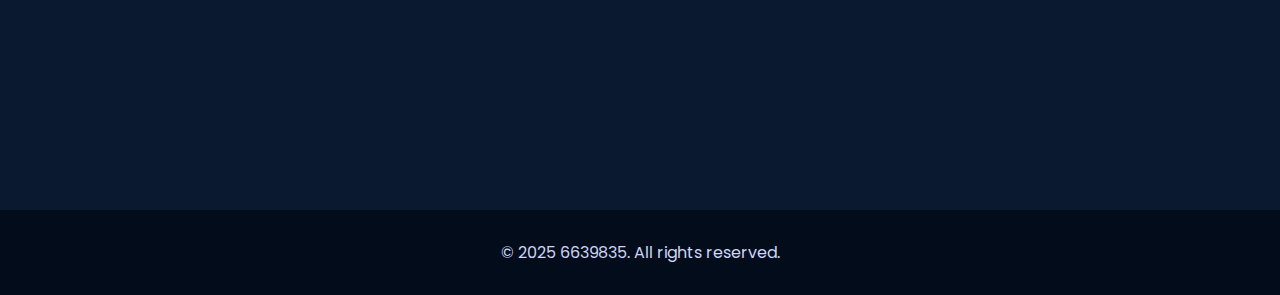
==== commit b4e5434b: "Add custom cursor effect" ====
--- a/index.html
+++ b/index.html
@@ -7,9 +7,21 @@
     <link rel="stylesheet" href="styles.css">
     <link rel="stylesheet" href="https://cdnjs.cloudflare.com/ajax/libs/font-awesome/6.4.0/css/all.min.css">
     <link href="https://fonts.googleapis.com/css2?family=Poppins:wght@300;400;500;600;700&display=swap" rel="stylesheet">
-    <script src="https://cdn.jsdelivr.net/particles.js/2.0.0/particles.min.js"></script>
+    <script src="https://cdn.jsdelivr.net/particles.js/2.0.0/particles.min.js" defer></script>
+    <meta name="description" content="Portfolio of Justin, a software engineer and developer specializing in web development and aviation solutions">
+    <meta name="keywords" content="software engineer, developer, web development, JavaScript, Python, React">
+    <link rel="icon" href="favicon.ico" type="image/x-icon">
 </head>
 <body>
+    <!-- Preloader -->
+    <div class="preloader">
+        <div class="loader">
+            <div class="circle"></div>
+            <div class="circle"></div>
+            <div class="circle"></div>
+        </div>
+    </div>
+
     <div id="particles-js"></div>
     <nav class="navbar">
         <div class="container nav-container">
@@ -67,21 +79,33 @@
             <div class="skills-category">
                 <h3>Languages</h3>
                 <div class="skills-grid">
-                    <div class="skill-card">
+                    <div class="skill-card" data-skill-level="Expert">
                         <i class="fab fa-python"></i>
                         <span>Python</span>
-                    </div>
-                    <div class="skill-card">
+                        <div class="skill-level">
+                            <div class="skill-level-bar" style="width: 95%"></div>
+                        </div>
+                    </div>
+                    <div class="skill-card" data-skill-level="Advanced">
                         <i class="fab fa-js"></i>
                         <span>JavaScript</span>
-                    </div>
-                    <div class="skill-card">
+                        <div class="skill-level">
+                            <div class="skill-level-bar" style="width: 85%"></div>
+                        </div>
+                    </div>
+                    <div class="skill-card" data-skill-level="Advanced">
                         <i class="fab fa-java"></i>
                         <span>Java</span>
-                    </div>
-                    <div class="skill-card">
+                        <div class="skill-level">
+                            <div class="skill-level-bar" style="width: 80%"></div>
+                        </div>
+                    </div>
+                    <div class="skill-card" data-skill-level="Intermediate">
                         <i class="fas fa-code"></i>
                         <span>C++</span>
+                        <div class="skill-level">
+                            <div class="skill-level-bar" style="width: 70%"></div>
+                        </div>
                     </div>
                 </div>
             </div>
@@ -381,12 +405,14 @@
         </div>
     </section>
 
-    <button class="theme-toggle" id="theme-toggle" aria-label="Toggle dark/light mode">
+    <button class="theme-toggle" id="theme-toggle" aria-label="Toggle dark/light mode" title="Toggle theme">
         <i class="fas fa-moon" id="theme-icon"></i>
+        <span class="sr-only">Toggle Dark/Light Mode</span>
     </button>
     
-    <button class="back-to-top" id="back-to-top" aria-label="Back to top">
+    <button class="back-to-top" id="back-to-top" aria-label="Back to top" title="Back to top">
         <i class="fas fa-arrow-up"></i>
+        <span class="sr-only">Back to top</span>
     </button>
 
     <footer>
@@ -396,5 +422,18 @@
     </footer>
 
     <script src="script.js"></script>
+    <style>
+        .sr-only {
+            position: absolute;
+            width: 1px;
+            height: 1px;
+            padding: 0;
+            margin: -1px;
+            overflow: hidden;
+            clip: rect(0, 0, 0, 0);
+            white-space: nowrap;
+            border-width: 0;
+        }
+    </style>
 </body>
 </html> --- a/styles.css
+++ b/styles.css
@@ -25,24 +25,24 @@
 [data-theme="light"] {
     --primary: #f5f5f5;
     --secondary: #e8e8e8;
-    --accent: #0a9e88;
-    --accent-rgb: 10, 158, 136;
+    --accent: #007565;
+    --accent-rgb: 0, 117, 101;
     --light: #ffffff;
-    --dark: #333333;
-    --gray: #6c757d;
-    --text: #333333;
-    --border: #dddddd;
+    --dark: #222222;
+    --gray: #555555;
+    --text: #222222;
+    --border: #cccccc;
     --card-bg: #ffffff;
     --gradient-start: #f5f5f5;
     --gradient-end: #e8e8e8;
     --shadow: rgba(0, 0, 0, 0.1);
-    --scrollbar-thumb: #0a9e88;
+    --scrollbar-thumb: #007565;
     --scrollbar-track: #f5f5f5;
-    --navbar-bg: rgba(245, 245, 245, 0.85);
+    --navbar-bg: rgba(245, 245, 245, 0.9);
     --input-bg: rgba(255, 255, 255, 0.9);
-    --input-border: #dddddd;
-    --input-focus: #0a9e88;
-    --button-hover: #087d6b;
+    --input-border: #cccccc;
+    --input-focus: #007565;
+    --button-hover: #005a4e;
 }
 
 * {
@@ -271,6 +271,7 @@
 .section-hidden {
     opacity: 0;
     transform: translateY(30px);
+    transition: opacity 0.6s ease, transform 0.6s ease;
 }
 
 .section-visible {
@@ -279,18 +280,18 @@
 }
 
 .section-highlight {
-    animation: highlightSection 1.5s ease;
+    animation: highlightSection 1s ease;
 }
 
 @keyframes highlightSection {
     0% {
-        box-shadow: 0 0 0 0 rgba(var(--accent-rgb), 0);
+        box-shadow: 0 0 0 rgba(var(--accent-rgb), 0);
     }
     50% {
-        box-shadow: 0 0 30px 5px rgba(var(--accent-rgb), 0.3);
+        box-shadow: 0 0 20px rgba(var(--accent-rgb), 0.3);
     }
     100% {
-        box-shadow: 0 0 0 0 rgba(var(--accent-rgb), 0);
+        box-shadow: 0 0 0 rgba(var(--accent-rgb), 0);
     }
 }
 
@@ -327,7 +328,7 @@
     border-radius: 12px;
     padding: 25px;
     text-align: center;
-    transition: all 0.3s ease;
+    transition: all 0.3s cubic-bezier(0.165, 0.84, 0.44, 1);
     box-shadow: 0 10px 20px var(--shadow);
     border: 1px solid var(--border);
     position: relative;
@@ -337,19 +338,18 @@
 .skill-card::before {
     content: '';
     position: absolute;
-    top: -10px;
-    left: -10px;
-    right: -10px;
-    bottom: -10px;
-    background: linear-gradient(135deg, var(--accent), transparent);
-    opacity: 0;
-    transition: opacity 0.3s ease;
-    border-radius: 12px;
+    top: 0;
+    left: 0;
+    width: 100%;
+    height: 100%;
+    background: linear-gradient(135deg, rgba(var(--accent-rgb), 0.2), transparent);
+    transform: translateX(-100%);
+    transition: transform 0.6s ease;
     z-index: -1;
 }
 
 .skill-card:hover::before {
-    opacity: 0.1;
+    transform: translateX(0);
 }
 
 .skill-card:hover {
@@ -384,18 +384,20 @@
 
 .project-card {
     background-color: var(--card-bg);
-    border-radius: 15px;
+    border-radius: 10px;
     overflow: hidden;
-    box-shadow: 0 10px 30px rgba(0, 0, 0, 0.15);
-    transition: transform 0.5s cubic-bezier(0.165, 0.84, 0.44, 1), box-shadow 0.5s ease, background-color 0.3s ease;
-    position: relative;
-    transform-style: preserve-3d;
+    box-shadow: 0 10px 30px rgba(0, 0, 0, 0.1);
+    transition: all 0.4s cubic-bezier(0.175, 0.885, 0.32, 1.275);
+    position: relative;
     z-index: 1;
+    backdrop-filter: blur(10px);
+    border: 1px solid rgba(255, 255, 255, 0.05);
 }
 
 .project-card:hover {
-    transform: translateY(-10px) scale(1.02);
-    box-shadow: 0 20px 40px rgba(0, 0, 0, 0.3);
+    transform: translateY(-15px);
+    box-shadow: 0 20px 40px rgba(0, 0, 0, 0.2);
+    border-color: var(--accent);
 }
 
 .card-glare {
@@ -664,6 +666,8 @@
 
 .navbar.scrolled {
     padding: 10px 0;
+    box-shadow: 0 5px 20px rgba(0, 0, 0, 0.1);
+    backdrop-filter: blur(10px);
 }
 
 .nav-container {
@@ -690,11 +694,23 @@
     padding: 8px 12px;
     border-radius: 5px;
     transition: all 0.3s ease;
-}
-
-.nav-menu li a:hover {
-    color: var(--accent);
-    background-color: rgba(97, 218, 251, 0.1);
+    position: relative;
+    padding-bottom: 5px;
+}
+
+.nav-menu li a::after {
+    content: '';
+    position: absolute;
+    width: 0;
+    height: 2px;
+    bottom: 0;
+    left: 0;
+    background-color: var(--accent);
+    transition: width 0.3s ease;
+}
+
+.nav-menu li a:hover::after {
+    width: 100%;
 }
 
 .nav-toggle {
@@ -1031,10 +1047,9 @@
 
 .form-group input:focus,
 .form-group textarea:focus {
+    border-color: var(--accent);
+    box-shadow: 0 0 0 3px rgba(var(--accent-rgb), 0.25);
     outline: none;
-    border-color: var(--input-focus);
-    box-shadow: 0 8px 16px rgba(var(--accent-rgb), 0.15);
-    transform: translateY(-2px);
 }
 
 .submit-btn {
@@ -1293,25 +1308,77 @@
 /* Custom Cursor */
 .custom-cursor {
     position: fixed;
-    width: 20px;
-    height: 20px;
+    pointer-events: none;
+    z-index: 9999;
+    mix-blend-mode: difference;
+    transition: all 0.1s ease;
+}
+
+.cursor-dot {
+    width: 8px;
+    height: 8px;
+    background-color: var(--accent);
+    border-radius: 50%;
+    position: fixed;
+    top: 0;
+    left: 0;
+    transform: translate(-50%, -50%);
+    z-index: 9999;
+    pointer-events: none;
+    transition: width 0.2s, height 0.2s, background-color 0.2s;
+}
+
+.cursor-outline {
+    width: 40px;
+    height: 40px;
     border: 2px solid var(--accent);
     border-radius: 50%;
+    position: fixed;
+    top: 0;
+    left: 0;
+    transform: translate(-50%, -50%);
+    z-index: 9998;
     pointer-events: none;
-    z-index: 9999;
-    transition: opacity 0.3s ease, width 0.2s ease, height 0.2s ease;
-    opacity: 0;
-    mix-blend-mode: difference;
-    left: 0;
-    top: 0;
-    transform: translate(-50%, -50%);
-}
-
-.cursor-hover {
-    width: 24px;
-    height: 24px;
+    transition: all 0.1s ease;
+    opacity: 0.5;
+}
+
+.cursor-hover .cursor-dot {
+    width: 12px;
+    height: 12px;
+    background-color: #fff;
+}
+
+.cursor-hover .cursor-outline {
+    width: 60px;
+    height: 60px;
     background-color: rgba(var(--accent-rgb), 0.1);
-    border-width: 1px;
+    border-color: #fff;
+    opacity: 0.8;
+}
+
+[data-theme="light"] .cursor-dot {
+    background-color: var(--accent);
+}
+
+[data-theme="light"] .cursor-outline {
+    border-color: var(--accent);
+}
+
+[data-theme="light"] .cursor-hover .cursor-dot {
+    background-color: var(--dark);
+}
+
+[data-theme="light"] .cursor-hover .cursor-outline {
+    border-color: var(--dark);
+    background-color: rgba(var(--accent-rgb), 0.1);
+}
+
+/* Hide custom cursor on mobile */
+@media (max-width: 768px) {
+    .cursor-dot, .cursor-outline {
+        display: none;
+    }
 }
 
 /* Mobile device optimizations */
@@ -1490,4 +1557,199 @@
     .project-svg text {
         font-size: 20px;
     }
+}
+
+[data-theme="light"] .skill-card {
+    box-shadow: 0 4px 8px rgba(0, 0, 0, 0.12);
+    border: 1px solid #dddddd;
+}
+
+[data-theme="light"] .progress-bar {
+    background-color: #e0e0e0;
+}
+
+[data-theme="light"] .progress-value {
+    box-shadow: 0 0 10px rgba(0, 117, 101, 0.5);
+}
+
+[data-theme="light"] .project-card {
+    box-shadow: 0 5px 15px rgba(0, 0, 0, 0.1);
+    border: 1px solid #dddddd;
+}
+
+[data-theme="light"] .tag {
+    background-color: #e8e8e8;
+    color: #222222;
+    border: 1px solid #cccccc;
+}
+
+[data-theme="light"] a:hover {
+    color: #005a4e;
+    text-decoration: underline;
+}
+
+[data-theme="light"] .skill-card span {
+    font-weight: 600;
+    color: #222222;
+}
+
+[data-theme="light"] .project-desc {
+    color: #333333;
+}
+
+[data-theme="light"] .project-features li {
+    color: #333333;
+}
+
+[data-theme="light"] .project-header h3 {
+    color: #222222;
+}
+
+[data-theme="light"] .highlight::after {
+    background: #007565;
+    opacity: 0.3;
+}
+
+/* Fix for text in navbar menu items */
+[data-theme="light"] .nav-menu li a {
+    color: #222222;
+    font-weight: 500;
+}
+
+[data-theme="light"] .nav-menu li a:hover {
+    color: #007565;
+}
+
+/* Preloader styles */
+.preloader {
+    position: fixed;
+    top: 0;
+    left: 0;
+    width: 100%;
+    height: 100%;
+    background-color: var(--primary);
+    display: flex;
+    justify-content: center;
+    align-items: center;
+    z-index: 9999;
+    transition: opacity 0.5s ease, visibility 0.5s;
+}
+
+.preloader.fade-out {
+    opacity: 0;
+    visibility: hidden;
+}
+
+.loader {
+    display: flex;
+}
+
+.circle {
+    width: 20px;
+    height: 20px;
+    margin: 0 10px;
+    border-radius: 50%;
+    background-color: var(--accent);
+    animation: bounce 1.4s ease infinite;
+    transform: translateY(0);
+}
+
+.circle:nth-child(1) {
+    animation-delay: 0s;
+}
+
+.circle:nth-child(2) {
+    animation-delay: 0.2s;
+}
+
+.circle:nth-child(3) {
+    animation-delay: 0.4s;
+}
+
+@keyframes bounce {
+    0%, 100% {
+        transform: translateY(0);
+    }
+    50% {
+        transform: translateY(-30px);
+    }
+}
+
+/* Smooth scrolling improvements */
+html {
+    scroll-behavior: smooth;
+    scroll-padding-top: 80px; /* Adjust based on navbar height */
+}
+
+/* Accessibility improvements */
+a:focus, button:focus {
+    outline: 2px solid var(--accent);
+    outline-offset: 3px;
+}
+
+/* Mobile responsiveness improvements */
+@media (max-width: 768px) {
+    .section {
+        padding: 50px 0;
+    }
+    
+    .skills-grid {
+        grid-template-columns: repeat(2, 1fr);
+    }
+    
+    .projects-grid {
+        grid-template-columns: 1fr;
+    }
+    
+    .project-card:hover {
+        transform: translateY(-5px);
+    }
+}
+
+/* Skill level indicators */
+.skill-level {
+    width: 100%;
+    height: 4px;
+    background-color: rgba(var(--accent-rgb), 0.1);
+    border-radius: 10px;
+    margin-top: 10px;
+    position: relative;
+    overflow: hidden;
+}
+
+.skill-level-bar {
+    height: 100%;
+    background-color: var(--accent);
+    border-radius: 10px;
+    position: relative;
+    transform: translateX(-100%);
+    transition: transform 1s cubic-bezier(0.19, 1, 0.22, 1);
+}
+
+.section-visible .skill-level-bar {
+    transform: translateX(0);
+}
+
+.skill-card {
+    position: relative;
+}
+
+.skill-card::after {
+    content: attr(data-skill-level);
+    position: absolute;
+    top: 10px;
+    right: 10px;
+    font-size: 0.6rem;
+    background-color: var(--accent);
+    color: var(--dark);
+    padding: 2px 6px;
+    border-radius: 10px;
+    opacity: 0;
+    transform: translateY(-10px);
+    transition: opacity 0.3s ease, transform 0.3s ease;
+}
+
+.skill-card:hover::after {
+    opacity: 1;
+    transform: translateY(0);
 } 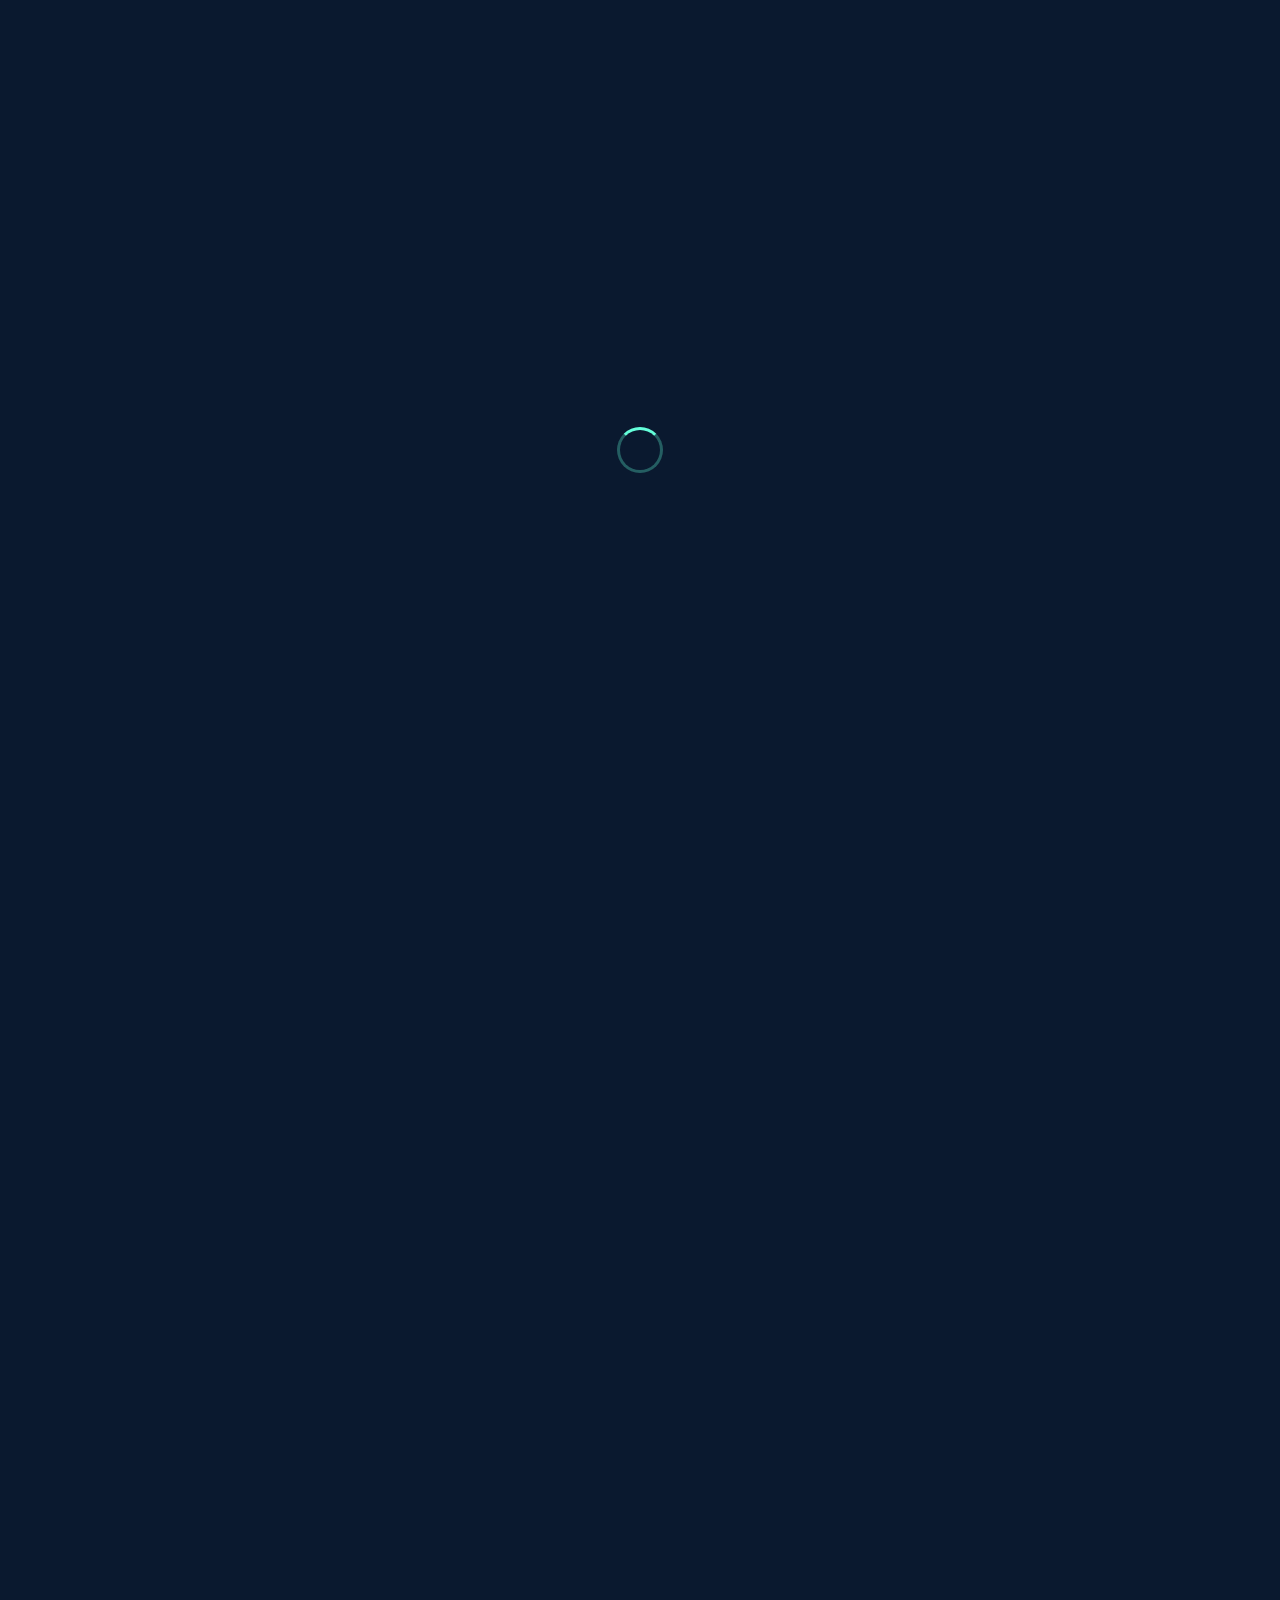
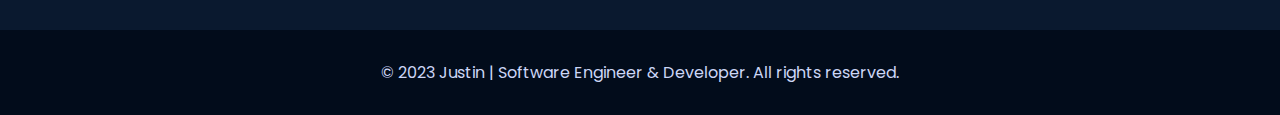
==== commit 98bf669c: "Enhance UI with modern design and improved responsiveness" ====
--- a/index.html
+++ b/index.html
@@ -11,6 +11,10 @@
     <meta name="description" content="Portfolio of Justin, a software engineer and developer specializing in web development and aviation solutions">
     <meta name="keywords" content="software engineer, developer, web development, JavaScript, Python, React">
     <link rel="icon" href="favicon.ico" type="image/x-icon">
+    <!-- Open Graph meta tags for better social sharing -->
+    <meta property="og:title" content="Justin - Software Engineer & Developer">
+    <meta property="og:description" content="Portfolio of Justin, a software engineer and developer specializing in web development and aviation solutions">
+    <meta property="og:type" content="website">
 </head>
 <body>
     <!-- Preloader -->
@@ -37,6 +41,11 @@
                 <li><a href="#projects">Projects</a></li>
                 <li><a href="#github-stats">Stats</a></li>
                 <li><a href="#contact">Contact</a></li>
+                <li>
+                    <button id="theme-toggle" class="theme-toggle" aria-label="Toggle dark/light mode">
+                        <i id="theme-icon" class="fas fa-sun"></i>
+                    </button>
+                </li>
             </ul>
         </div>
     </nav>
@@ -45,18 +54,26 @@
         <div class="container">
             <div class="profile">
                 <div class="profile-content">
-                    <h1>Hello there! 👋 I'm <span class="highlight">Justin</span></h1>
+                    <h1>Hello there! <span class="wave">👋</span> I'm <span class="highlight">Justin</span></h1>
                     <h2>Software Engineer & Developer</h2>
                     <p class="tagline">Transforming complex problems into elegant, scalable solutions</p>
                     <div class="cta-buttons">
-                        <a href="#projects" class="primary-btn">View Projects</a>
-                        <a href="#contact" class="secondary-btn">Contact Me</a>
+                        <a href="#projects" class="primary-btn"><i class="fas fa-code"></i> View Projects</a>
+                        <a href="#contact" class="secondary-btn"><i class="fas fa-paper-plane"></i> Contact Me</a>
                     </div>
                     <div class="socials">
-                        <a href="mailto:6639835@gmail.com" class="social-icon"><i class="fas fa-envelope"></i></a>
-                        <a href="https://github.com/6639835" class="social-icon"><i class="fab fa-github"></i></a>
-                        <a href="#" class="social-icon"><i class="fab fa-linkedin"></i></a>
-                        <a href="#" class="social-icon"><i class="fab fa-twitter"></i></a>
+                        <a href="mailto:6639835@gmail.com" class="social-icon" aria-label="Email" data-tooltip="Email me">
+                            <i class="fas fa-envelope"></i>
+                        </a>
+                        <a href="https://github.com/6639835" class="social-icon" aria-label="GitHub" data-tooltip="View GitHub">
+                            <i class="fab fa-github"></i>
+                        </a>
+                        <a href="#" class="social-icon" aria-label="LinkedIn" data-tooltip="Connect on LinkedIn">
+                            <i class="fab fa-linkedin"></i>
+                        </a>
+                        <a href="#" class="social-icon" aria-label="Twitter" data-tooltip="Follow on Twitter">
+                            <i class="fab fa-twitter"></i>
+                        </a>
                     </div>
                 </div>
             </div>
@@ -65,16 +82,40 @@
 
     <section id="about" class="section">
         <div class="container">
-            <h2 class="section-title">About Me 💻</h2>
+            <h2 class="section-title">About Me</h2>
             <div class="about-content">
-                <p>I'm a passionate software engineer focused on building elegant, scalable solutions. I transform complex problems into efficient code, continuously learning and contributing to the developer community. Let's collaborate and build something innovative! 🚀</p>
+                <div class="about-grid">
+                    <div class="about-text">
+                        <p>I'm a passionate software engineer focused on building elegant, scalable solutions. I transform complex problems into efficient code, continuously learning and contributing to the developer community.</p>
+                        <p>With expertise in both frontend and backend technologies, I create robust applications that deliver exceptional user experiences while maintaining clean, maintainable codebases.</p>
+                        <p>Let's collaborate and build something innovative! 🚀</p>
+                        
+                        <div class="about-highlights">
+                            <div class="highlight-item">
+                                <i class="fas fa-code"></i>
+                                <h3>Clean Code</h3>
+                                <p>Writing maintainable, well-documented code is my priority</p>
+                            </div>
+                            <div class="highlight-item">
+                                <i class="fas fa-rocket"></i>
+                                <h3>Performance</h3>
+                                <p>Optimizing for speed and efficiency in every project</p>
+                            </div>
+                            <div class="highlight-item">
+                                <i class="fas fa-users"></i>
+                                <h3>Collaboration</h3>
+                                <p>Working effectively with teams to deliver great results</p>
+                            </div>
+                        </div>
+                    </div>
+                </div>
             </div>
         </div>
     </section>
 
     <section id="skills" class="section">
         <div class="container">
-            <h2 class="section-title">Technical Skills 🛠️</h2>
+            <h2 class="section-title">Technical Skills</h2>
             
             <div class="skills-category">
                 <h3>Languages</h3>
@@ -222,7 +263,7 @@
 
     <section id="projects" class="section">
         <div class="container">
-            <h2 class="section-title">Featured Projects 🔥</h2>
+            <h2 class="section-title">Featured Projects</h2>
             
             <div class="project-filter">
                 <button class="filter-btn active" data-filter="all">All</button>
@@ -248,192 +289,174 @@
                         <div class="project-header">
                             <h3>VOR-FIX-CALCULATION ✈️</h3>
                             <div class="project-links">
-                                <a href="https://github.com/6639835/VOR-FIX-CALCULATION" target="_blank" aria-label="GitHub Repository">
+                                <a href="https://github.com/6639835" target="_blank" aria-label="View code on GitHub">
                                     <i class="fab fa-github"></i>
                                 </a>
-                            </div>
-                        </div>
-                        <p class="project-desc">Aviation Navigation Tool</p>
+                                <a href="#" target="_blank" aria-label="Visit live project">
+                                    <i class="fas fa-external-link-alt"></i>
+                                </a>
+                            </div>
+                        </div>
+                        <p class="project-desc">A specialized tool for aviation navigational calculations, determining intersections between VOR radials and calculating fix positions.</p>
                         <ul class="project-features">
-                            <li>Streamlines and manages navdata for flight simulation environments</li>
-                            <li>Improves navigation accuracy for virtual pilots</li>
-                            <li><strong>Technologies:</strong> Python, Geospatial analysis</li>
+                            <li>High-precision geographic calculations</li>
+                            <li>Support for multiple navigation formats</li>
+                            <li>Integration with aeronautical databases</li>
                         </ul>
                         <div class="project-tags">
                             <span class="tag">Python</span>
                             <span class="tag">Aviation</span>
-                            <span class="tag">Navigation</span>
+                            <span class="tag">GIS</span>
                         </div>
                     </div>
                 </div>
                 
-                <div class="project-card" data-category="aviation data">
+                <div class="project-card" data-category="web data">
                     <div class="project-image">
                         <svg viewBox="0 0 600 340" xmlns="http://www.w3.org/2000/svg" class="project-svg">
                             <rect width="600" height="340" fill="#0a192f"/>
                             <rect x="150" y="80" width="300" height="180" rx="10" fill="#112240" stroke="#64ffda" stroke-width="2"/>
-                            <!-- Grid lines -->
-                            <path d="M150 120 L450 120 M150 160 L450 160 M150 200 L450 200 M150 240 L450 240" stroke="#64ffda" stroke-width="1" stroke-opacity="0.3"/>
-                            <path d="M200 80 L200 260 M250 80 L250 260 M300 80 L300 260 M350 80 L350 260 M400 80 L400 260" stroke="#64ffda" stroke-width="1" stroke-opacity="0.3"/>
-                            <!-- Route line -->
-                            <path d="M180 200 Q250 100, 300 180 Q350 240, 420 140" stroke="#64ffda" stroke-width="3" fill="none"/>
-                            <circle cx="180" cy="200" r="6" fill="#64ffda"/>
-                            <circle cx="300" cy="180" r="6" fill="#64ffda"/>
-                            <circle cx="420" cy="140" r="6" fill="#64ffda"/>
-                            <text x="300" y="280" fill="#64ffda" font-family="Arial" font-size="22" text-anchor="middle">X-Plane-Airway-Filter</text>
-                            <path d="M440 110 L460 90 M440 90 L460 110" stroke="#64ffda" stroke-width="2"/>
+                            <rect x="170" y="110" width="260" height="120" rx="5" fill="#0a192f" stroke="#64ffda" stroke-width="1"/>
+                            <circle cx="300" cy="230" r="10" fill="#64ffda"/>
+                            <path d="M200 150 L250 150 M200 170 L270 170 M200 190 L260 190" stroke="#64ffda" stroke-width="2"/>
+                            <text x="300" y="280" fill="#64ffda" font-family="Arial" font-size="24" text-anchor="middle">DATA DASHBOARD</text>
                         </svg>
                     </div>
                     <div class="project-content">
                         <div class="project-header">
-                            <h3>X-Plane-Airway-Filter 🗺️</h3>
+                            <h3>Interactive Data Dashboard 📊</h3>
                             <div class="project-links">
-                                <a href="https://github.com/6639835/X-Plane-Airway-Filter" target="_blank" aria-label="GitHub Repository">
+                                <a href="https://github.com/6639835" target="_blank" aria-label="View code on GitHub">
                                     <i class="fab fa-github"></i>
                                 </a>
-                            </div>
-                        </div>
-                        <p class="project-desc">Flight Simulation Data Management</p>
+                                <a href="#" target="_blank" aria-label="Visit live project">
+                                    <i class="fas fa-external-link-alt"></i>
+                                </a>
+                            </div>
+                        </div>
+                        <p class="project-desc">Real-time data visualization dashboard showcasing interactive charts and insights for business analytics.</p>
                         <ul class="project-features">
-                            <li>Maintains accurate PMDG aircraft navigation databases</li>
-                            <li>Ensures precision in virtual aviation environments</li>
-                            <li><strong>Technologies:</strong> Python, Data processing</li>
+                            <li>Dynamic data filtering and sorting</li>
+                            <li>Responsive design for all devices</li>
+                            <li>API integration for live data updates</li>
                         </ul>
                         <div class="project-tags">
-                            <span class="tag">Python</span>
-                            <span class="tag">Data Processing</span>
-                            <span class="tag">Flight Sim</span>
+                            <span class="tag">React</span>
+                            <span class="tag">D3.js</span>
+                            <span class="tag">Node.js</span>
                         </div>
                     </div>
                 </div>
                 
-                <!-- New Web Development Project -->
                 <div class="project-card" data-category="web">
                     <div class="project-image">
                         <svg viewBox="0 0 600 340" xmlns="http://www.w3.org/2000/svg" class="project-svg">
                             <rect width="600" height="340" fill="#0a192f"/>
-                            <rect x="150" y="80" width="300" height="180" rx="15" fill="#112240" stroke="#64ffda" stroke-width="2"/>
-                            <!-- Browser top bar -->
-                            <rect x="150" y="80" width="300" height="30" rx="15" fill="#193d59" stroke="#64ffda" stroke-width="2"/>
-                            <circle cx="170" cy="95" r="5" fill="#64ffda"/>
-                            <circle cx="190" cy="95" r="5" fill="#64ffda"/>
-                            <circle cx="210" cy="95" r="5" fill="#64ffda"/>
-                            <!-- Code elements -->
-                            <rect x="170" y="130" width="120" height="15" rx="3" fill="#64ffda" opacity="0.3"/>
-                            <rect x="170" y="155" width="260" height="15" rx="3" fill="#64ffda" opacity="0.2"/>
-                            <rect x="170" y="180" width="200" height="15" rx="3" fill="#64ffda" opacity="0.3"/>
-                            <rect x="170" y="205" width="180" height="15" rx="3" fill="#64ffda" opacity="0.2"/>
-                            <rect x="170" y="230" width="230" height="15" rx="3" fill="#64ffda" opacity="0.3"/>
-                            <!-- Brackets -->
-                            <text x="340" y="190" fill="#64ffda" font-family="monospace" font-size="60" text-anchor="middle">{   }</text>
-                            <text x="300" y="280" fill="#64ffda" font-family="Arial" font-size="24" text-anchor="middle">Personal Portfolio</text>
+                            <path d="M200 80 L400 80 L400 260 L200 260 Z" fill="#112240" stroke="#64ffda" stroke-width="2"/>
+                            <circle cx="240" cy="120" r="20" fill="#64ffda" opacity="0.8"/>
+                            <rect x="280" y="110" width="80" height="20" rx="5" fill="#64ffda" opacity="0.6"/>
+                            <rect x="240" y="160" width="200" height="10" rx="5" fill="#64ffda" opacity="0.4"/>
+                            <rect x="240" y="180" width="170" height="10" rx="5" fill="#64ffda" opacity="0.4"/>
+                            <rect x="240" y="200" width="190" height="10" rx="5" fill="#64ffda" opacity="0.4"/>
+                            <text x="300" y="280" fill="#64ffda" font-family="Arial" font-size="24" text-anchor="middle">PERSONAL BLOG</text>
                         </svg>
                     </div>
                     <div class="project-content">
                         <div class="project-header">
-                            <h3>Personal Portfolio 💼</h3>
+                            <h3>Tech Blog Platform 📝</h3>
                             <div class="project-links">
-                                <a href="#" target="_blank" aria-label="Live Demo">
+                                <a href="https://github.com/6639835" target="_blank" aria-label="View code on GitHub">
+                                    <i class="fab fa-github"></i>
+                                </a>
+                                <a href="#" target="_blank" aria-label="Visit live project">
                                     <i class="fas fa-external-link-alt"></i>
                                 </a>
-                                <a href="#" target="_blank" aria-label="GitHub Repository">
-                                    <i class="fab fa-github"></i>
-                                </a>
-                            </div>
-                        </div>
-                        <p class="project-desc">Modern Developer Portfolio</p>
+                            </div>
+                        </div>
+                        <p class="project-desc">A modern tech blog platform with full CMS, advanced markdown support and code syntax highlighting.</p>
                         <ul class="project-features">
-                            <li>Responsive design with modern UI/UX principles</li>
-                            <li>Animated elements and smooth transitions</li>
-                            <li><strong>Technologies:</strong> HTML, CSS, JavaScript</li>
+                            <li>Server-side rendering for SEO optimization</li>
+                            <li>Custom CMS with image management</li>
+                            <li>Built-in analytics dashboard</li>
                         </ul>
                         <div class="project-tags">
-                            <span class="tag">HTML5</span>
-                            <span class="tag">CSS3</span>
-                            <span class="tag">JavaScript</span>
-                        </div>
-                    </div>
-                </div>
+                            <span class="tag">Next.js</span>
+                            <span class="tag">GraphQL</span>
+                            <span class="tag">MongoDB</span>
+                        </div>
+                    </div>
+                </div>
+            </div>
+            
+            <div class="section-cta">
+                <a href="https://github.com/6639835" target="_blank" class="secondary-btn">
+                    <i class="fab fa-github"></i> View More on GitHub
+                </a>
             </div>
         </div>
     </section>
 
     <section id="github-stats" class="section">
         <div class="container">
-            <h2 class="section-title">GitHub Stats 📊</h2>
+            <h2 class="section-title">GitHub Statistics</h2>
             <div class="github-stats">
-                <img src="https://github-readme-stats.vercel.app/api?username=6639835&show_icons=true&theme=tokyonight" alt="GitHub Stats" />
-                <img src="https://github-readme-stats.vercel.app/api/top-langs/?username=6639835&layout=compact&theme=tokyonight" alt="Top Languages" />
-                <img src="https://github-readme-streak-stats.herokuapp.com/?user=6639835&theme=tokyonight" alt="GitHub Streak" />
-                <img src="https://github-profile-trophy.vercel.app/?username=6639835&theme=nord&column=4&margin-w=15&margin-h=15" alt="GitHub Trophies" />
+                <img src="https://github-readme-stats.vercel.app/api?username=6639835&show_icons=true&theme=dark" alt="GitHub Stats">
+                <img src="https://github-readme-streak-stats.herokuapp.com/?user=6639835&theme=dark" alt="GitHub Streak Stats">
             </div>
         </div>
     </section>
 
     <section id="contact" class="section">
         <div class="container">
-            <h2 class="section-title">Connect With Me 🤝</h2>
+            <h2 class="section-title">Get In Touch</h2>
+            <p class="contact-intro">Have a question or want to work together? Feel free to reach out.</p>
+            
             <div class="contact-form-container">
-                <form id="contact-form" class="contact-form" action="https://api.web3forms.com/submit" method="POST">
-                    <input type="hidden" name="access_key" value="a084fa8d-0d17-4c02-8b0e-4d8d905e6aa3">
-                    <input type="hidden" name="subject" value="New contact from website portfolio">
+                <form class="contact-form" id="contact-form">
                     <div class="form-group">
-                        <input type="text" id="name" name="name" placeholder="Your Name" required>
+                        <label for="name">Name</label>
+                        <input type="text" id="name" name="name" placeholder="Your name" required>
                     </div>
                     <div class="form-group">
-                        <input type="email" id="email" name="email" placeholder="Your Email" required>
+                        <label for="email">Email</label>
+                        <input type="email" id="email" name="email" placeholder="Your email" required>
                     </div>
                     <div class="form-group">
-                        <input type="text" id="subject" name="custom_subject" placeholder="Subject">
-                    </div>
-                    <div class="form-group">
-                        <textarea id="message" name="message" placeholder="Your Message" required></textarea>
-                    </div>
-                    <button type="submit" class="submit-btn">Send Message <i class="fas fa-paper-plane"></i></button>
+                        <label for="message">Message</label>
+                        <textarea id="message" name="message" rows="5" placeholder="Your message" required></textarea>
+                    </div>
+                    <button type="submit" class="submit-btn">
+                        <i class="fas fa-paper-plane"></i> Send Message
+                    </button>
                 </form>
-                <div id="form-message" class="form-message"></div>
-            </div>
+            </div>
+            
             <div class="contact-links">
                 <a href="mailto:6639835@gmail.com" class="contact-button">
-                    <i class="fas fa-envelope"></i> Email
+                    <i class="fas fa-envelope"></i> Email Me
+                </a>
+                <a href="#" class="contact-button">
+                    <i class="fab fa-linkedin"></i> LinkedIn
                 </a>
                 <a href="https://github.com/6639835" class="contact-button">
                     <i class="fab fa-github"></i> GitHub
                 </a>
             </div>
-            <p class="contact-note">💡 I'm always interested in challenging projects and collaborations. Whether you have a project idea, technical question, or just want to connect, feel free to reach out!</p>
+            
+            <p class="contact-note">Prefer email? Contact me directly at <a href="mailto:6639835@gmail.com">6639835@gmail.com</a></p>
         </div>
     </section>
 
-    <button class="theme-toggle" id="theme-toggle" aria-label="Toggle dark/light mode" title="Toggle theme">
-        <i class="fas fa-moon" id="theme-icon"></i>
-        <span class="sr-only">Toggle Dark/Light Mode</span>
+    <footer>
+        <div class="container">
+            <p>&copy; 2023 Justin | Software Engineer & Developer. All rights reserved.</p>
+        </div>
+    </footer>
+    
+    <button class="back-to-top" aria-label="Back to top">
+        <i class="fas fa-arrow-up"></i>
     </button>
     
-    <button class="back-to-top" id="back-to-top" aria-label="Back to top" title="Back to top">
-        <i class="fas fa-arrow-up"></i>
-        <span class="sr-only">Back to top</span>
-    </button>
-
-    <footer>
-        <div class="container">
-            <p>&copy; 2025 6639835. All rights reserved.</p>
-        </div>
-    </footer>
-
     <script src="script.js"></script>
-    <style>
-        .sr-only {
-            position: absolute;
-            width: 1px;
-            height: 1px;
-            padding: 0;
-            margin: -1px;
-            overflow: hidden;
-            clip: rect(0, 0, 0, 0);
-            white-space: nowrap;
-            border-width: 0;
-        }
-    </style>
 </body>
 </html> --- a/styles.css
+++ b/styles.css
@@ -1,9 +1,11 @@
 :root {
-    /* Dark Theme (default) */
+    /* Dark Theme (default) - Enhanced color palette */
     --primary: #0a192f;
     --secondary: #112240;
     --accent: #64ffda;
     --accent-rgb: 100, 255, 218;
+    --accent-secondary: #ff6b6b;
+    --accent-secondary-rgb: 255, 107, 107;
     --light: #f8f9fa;
     --dark: #020c1b;
     --gray: #8892b0;
@@ -13,36 +15,42 @@
     --gradient-start: #0a192f;
     --gradient-end: #112240;
     --shadow: rgba(2, 12, 27, 0.7);
+    --shadow-light: rgba(100, 255, 218, 0.1);
     --scrollbar-thumb: #64ffda;
     --scrollbar-track: #0a192f;
-    --navbar-bg: rgba(10, 25, 47, 0.85);
+    --navbar-bg: rgba(10, 25, 47, 0.95);
     --input-bg: rgba(17, 34, 64, 0.8);
     --input-border: #2d3952;
     --input-focus: #64ffda;
     --button-hover: #4cd1b0;
+    --card-glow: rgba(100, 255, 218, 0.15);
 }
 
 [data-theme="light"] {
-    --primary: #f5f5f5;
-    --secondary: #e8e8e8;
+    --primary: #f7f7f7;
+    --secondary: #eaeaea;
     --accent: #007565;
     --accent-rgb: 0, 117, 101;
+    --accent-secondary: #e94057;
+    --accent-secondary-rgb: 233, 64, 87;
     --light: #ffffff;
     --dark: #222222;
     --gray: #555555;
     --text: #222222;
     --border: #cccccc;
     --card-bg: #ffffff;
-    --gradient-start: #f5f5f5;
-    --gradient-end: #e8e8e8;
-    --shadow: rgba(0, 0, 0, 0.1);
+    --gradient-start: #f7f7f7;
+    --gradient-end: #eaeaea;
+    --shadow: rgba(0, 0, 0, 0.07);
+    --shadow-light: rgba(0, 117, 101, 0.07);
     --scrollbar-thumb: #007565;
     --scrollbar-track: #f5f5f5;
-    --navbar-bg: rgba(245, 245, 245, 0.9);
-    --input-bg: rgba(255, 255, 255, 0.9);
+    --navbar-bg: rgba(255, 255, 255, 0.95);
+    --input-bg: rgba(255, 255, 255, 0.95);
     --input-border: #cccccc;
     --input-focus: #007565;
     --button-hover: #005a4e;
+    --card-glow: rgba(0, 117, 101, 0.1);
 }
 
 * {
@@ -116,10 +124,10 @@
     animation: gradientAnimation 15s ease infinite;
     position: relative;
     overflow: hidden;
-    padding: 150px 0 100px;
+    padding: 170px 0 120px;
     text-align: center;
     margin-top: 70px;
-    box-shadow: 0 4px 20px var(--shadow);
+    box-shadow: 0 4px 30px var(--shadow);
     z-index: 1;
 }
 
@@ -129,7 +137,7 @@
     bottom: 0;
     left: 0;
     width: 100%;
-    height: 80px;
+    height: 100px;
     background: linear-gradient(to top, var(--primary), transparent);
     z-index: 1;
 }
@@ -152,19 +160,21 @@
 }
 
 .profile h1 {
-    font-size: 3.5rem;
+    font-size: 4rem;
     margin-bottom: 15px;
     color: var(--light);
-    text-shadow: 0 2px 10px var(--shadow);
+    text-shadow: 0 2px 15px var(--shadow);
     animation: fadeInDown 1s ease;
+    letter-spacing: -0.5px;
 }
 
 .profile h2 {
-    font-size: 1.8rem;
+    font-size: 2rem;
     font-weight: 500;
-    margin-bottom: 20px;
+    margin-bottom: 25px;
     color: var(--accent);
     animation: fadeInUp 1s ease 0.3s both;
+    letter-spacing: 1px;
 }
 
 .highlight {
@@ -172,13 +182,14 @@
     font-weight: 700;
     position: relative;
     display: inline-block;
+    text-shadow: 0 0 10px rgba(var(--accent-rgb), 0.4);
 }
 
 .highlight::after {
     content: '';
     position: absolute;
     width: 100%;
-    height: 5px;
+    height: 6px;
     background: var(--accent);
     bottom: 0;
     left: 0;
@@ -187,11 +198,13 @@
 }
 
 .tagline {
-    font-size: 1.25rem;
+    font-size: 1.35rem;
     max-width: 700px;
-    margin: 0 auto 30px;
+    margin: 0 auto 35px;
     color: var(--gray);
     animation: fadeIn 1s ease 0.6s both;
+    font-weight: 300;
+    line-height: 1.8;
 }
 
 .socials {
@@ -240,38 +253,41 @@
 
 /* Sections */
 .section {
-    padding: 80px 0;
-    position: relative;
-    transition: opacity 0.5s ease, transform 0.5s ease;
+    padding: 100px 0;
+    position: relative;
+    overflow: hidden;
+    transition: all 0.5s ease;
 }
 
 .section-title {
-    position: relative;
-    display: inline-block;
-    margin-bottom: 40px;
     font-size: 2.5rem;
+    margin-bottom: 50px;
+    text-align: center;
+    position: relative;
+    color: var(--text);
     font-weight: 700;
-    color: var(--light);
-    text-shadow: 0 0 10px rgba(var(--accent-rgb), 0.3);
-    animation: textGlow 2s ease-in-out infinite alternate;
+    padding-bottom: 15px;
+    animation: fadeInUp 1s ease;
+    letter-spacing: 1px;
 }
 
 .section-title::after {
     content: '';
     position: absolute;
-    bottom: -10px;
-    left: 0;
-    width: 60px;
-    height: 5px;
+    width: 80px;
+    height: 4px;
     background: var(--accent);
+    bottom: 0;
+    left: 50%;
+    transform: translateX(-50%);
     border-radius: 10px;
-    box-shadow: 0 0 10px rgba(var(--accent-rgb), 0.5);
+    animation: expandWidth 1.5s ease-in-out;
 }
 
 .section-hidden {
     opacity: 0;
-    transform: translateY(30px);
-    transition: opacity 0.6s ease, transform 0.6s ease;
+    transform: translateY(50px);
+    transition: all 0.8s cubic-bezier(0.175, 0.885, 0.32, 1.275);
 }
 
 .section-visible {
@@ -319,20 +335,23 @@
 
 .skills-grid {
     display: grid;
-    grid-template-columns: repeat(auto-fill, minmax(150px, 1fr));
-    gap: 20px;
+    grid-template-columns: repeat(auto-fill, minmax(220px, 1fr));
+    gap: 30px;
+    margin-bottom: 40px;
 }
 
 .skill-card {
-    background-color: var(--card-bg);
-    border-radius: 12px;
-    padding: 25px;
+    background: var(--card-bg);
+    border-radius: 10px;
+    padding: 25px 20px;
     text-align: center;
-    transition: all 0.3s cubic-bezier(0.165, 0.84, 0.44, 1);
-    box-shadow: 0 10px 20px var(--shadow);
+    transition: all 0.4s cubic-bezier(0.175, 0.885, 0.32, 1.275);
+    position: relative;
     border: 1px solid var(--border);
-    position: relative;
     overflow: hidden;
+    box-shadow: 0 5px 15px rgba(0, 0, 0, 0.05);
+    backdrop-filter: blur(5px);
+    -webkit-backdrop-filter: blur(5px);
 }
 
 .skill-card::before {
@@ -342,37 +361,49 @@
     left: 0;
     width: 100%;
     height: 100%;
-    background: linear-gradient(135deg, rgba(var(--accent-rgb), 0.2), transparent);
-    transform: translateX(-100%);
-    transition: transform 0.6s ease;
-    z-index: -1;
+    background: linear-gradient(135deg, transparent 0%, var(--shadow-light) 100%);
+    opacity: 0;
+    transition: opacity 0.4s ease;
+    z-index: 0;
+}
+
+.skill-card:hover {
+    transform: translateY(-10px);
+    box-shadow: 0 15px 30px var(--shadow-light);
+    border-color: var(--accent);
 }
 
 .skill-card:hover::before {
-    transform: translateX(0);
-}
-
-.skill-card:hover {
-    transform: translateY(-8px);
-    box-shadow: 0 15px 30px var(--shadow);
+    opacity: 1;
 }
 
 .skill-card i {
-    font-size: 2.5rem;
+    font-size: 3rem;
+    color: var(--accent);
     margin-bottom: 15px;
+    position: relative;
+    z-index: 1;
+    transition: all 0.4s ease;
+    text-shadow: 0 0 10px rgba(var(--accent-rgb), 0.3);
+}
+
+.skill-card:hover i {
+    transform: scale(1.1);
     color: var(--accent);
-    transition: transform 0.3s ease, color 0.3s ease;
-}
-
-.skill-card:hover i {
-    transform: scale(1.2);
+    text-shadow: 0 0 20px rgba(var(--accent-rgb), 0.5);
+}
+
+.skill-card span {
+    font-size: 1.1rem;
+    font-weight: 500;
+    position: relative;
+    z-index: 1;
+    color: var(--text);
+    transition: color 0.3s ease;
+}
+
+.skill-card:hover span {
     color: var(--accent);
-    animation: pulse 1s infinite alternate;
-}
-
-.skill-card span {
-    display: block;
-    font-weight: 500;
 }
 
 /* Projects Section */
@@ -383,103 +414,103 @@
 }
 
 .project-card {
-    background-color: var(--card-bg);
-    border-radius: 10px;
+    background: var(--card-bg);
+    border-radius: 12px;
     overflow: hidden;
-    box-shadow: 0 10px 30px rgba(0, 0, 0, 0.1);
+    box-shadow: 0 5px 15px rgba(0, 0, 0, 0.1);
+    position: relative;
     transition: all 0.4s cubic-bezier(0.175, 0.885, 0.32, 1.275);
-    position: relative;
-    z-index: 1;
-    backdrop-filter: blur(10px);
-    border: 1px solid rgba(255, 255, 255, 0.05);
+    margin-bottom: 30px;
+    border: 1px solid var(--border);
+    display: flex;
+    flex-direction: column;
+    height: 100%;
 }
 
 .project-card:hover {
-    transform: translateY(-15px);
-    box-shadow: 0 20px 40px rgba(0, 0, 0, 0.2);
+    box-shadow: 0 20px 40px var(--shadow-light);
+    transform: translateY(-10px) scale(1.01);
     border-color: var(--accent);
 }
 
-.card-glare {
+.project-image {
+    position: relative;
+    overflow: hidden;
+    padding-top: 56.25%; /* 16:9 aspect ratio */
+    background: var(--secondary);
+}
+
+.project-svg {
     position: absolute;
-    width: 100%;
-    height: 100%;
     top: 0;
     left: 0;
-    pointer-events: none;
-    z-index: 2;
-    border-radius: 15px;
-}
-
-.project-image {
-    position: relative;
-    overflow: hidden;
-    border-radius: 15px 15px 0 0;
-    height: 200px;
-    background-color: #0a192f;
-    display: flex;
-    justify-content: center;
-    align-items: center;
-}
-
-.project-image img {
     width: 100%;
     height: 100%;
     object-fit: cover;
-    transition: transform 0.5s ease;
-}
-
-.project-card:hover .project-image img {
-    transform: scale(1.1);
+    transition: transform 0.6s ease, filter 0.6s ease;
+}
+
+.project-card:hover .project-svg {
+    transform: scale(1.05);
 }
 
 .project-content {
     padding: 25px;
-    position: relative;
-    z-index: 1;
+    flex-grow: 1;
+    display: flex;
+    flex-direction: column;
 }
 
 .project-header {
     display: flex;
     justify-content: space-between;
-    align-items: center;
+    align-items: flex-start;
     margin-bottom: 15px;
 }
 
 .project-header h3 {
-    color: var(--light);
     font-size: 1.5rem;
+    margin-bottom: 10px;
+    color: var(--text);
     font-weight: 600;
-    margin: 0;
+    transition: color 0.3s ease;
+    line-height: 1.3;
+}
+
+.project-card:hover .project-header h3 {
+    color: var(--accent);
 }
 
 .project-links a {
+    font-size: 1.2rem;
+    margin-left: 15px;
+    color: var(--gray);
+    transition: all 0.3s ease;
+}
+
+.project-links a:hover {
     color: var(--accent);
-    font-size: 1.2rem;
-    margin-left: 10px;
-    transition: all 0.3s ease;
-}
-
-.project-links a:hover {
     transform: translateY(-3px);
 }
 
 .project-desc {
-    color: var(--accent);
-    font-size: 1rem;
-    margin-bottom: 15px;
-    font-weight: 500;
+    font-size: 0.95rem;
+    margin-bottom: 20px;
+    color: var(--gray);
+    line-height: 1.6;
+    flex-grow: 1;
 }
 
 .project-features {
-    color: var(--gray);
     margin-bottom: 20px;
 }
 
 .project-features li {
     margin-bottom: 8px;
-    position: relative;
     padding-left: 20px;
+    position: relative;
+    font-size: 0.9rem;
+    color: var(--gray);
 }
 
 .project-features li::before {
@@ -493,15 +524,22 @@
     display: flex;
     flex-wrap: wrap;
     gap: 8px;
+    margin-top: auto;
 }
 
 .tag {
-    background-color: rgba(var(--accent-rgb), 0.1);
+    font-size: 0.8rem;
+    padding: 5px 12px;
+    border-radius: 20px;
+    background: rgba(var(--accent-rgb), 0.1);
     color: var(--accent);
-    padding: 5px 10px;
-    border-radius: 4px;
-    font-size: 0.8rem;
     font-weight: 500;
+    transition: all 0.3s ease;
+}
+
+.tag:hover {
+    background: rgba(var(--accent-rgb), 0.2);
+    transform: translateY(-2px);
 }
 
 /* GitHub Stats Section */
@@ -583,29 +621,34 @@
 /* Responsiveness */
 @media (max-width: 768px) {
     .profile h1 {
-        font-size: 2.5rem;
-    }
-
+        font-size: 2.8rem;
+    }
+    
     .profile h2 {
-        font-size: 1.5rem;
-    }
-
+        font-size: 1.6rem;
+    }
+    
+    .tagline {
+        font-size: 1.1rem;
+    }
+    
     .section-title {
         font-size: 2rem;
     }
-
+    
     .projects-grid {
         grid-template-columns: 1fr;
     }
-
+    
     .skills-grid {
-        grid-template-columns: repeat(2, 1fr);
-    }
-
+        grid-template-columns: repeat(auto-fill, minmax(150px, 1fr));
+        gap: 20px;
+    }
+    
     header {
-        padding: 80px 0 60px;
-    }
-
+        padding: 120px 0 80px;
+    }
+    
     .cta-buttons {
         flex-direction: column;
         gap: 10px;
@@ -616,35 +659,40 @@
     }
     
     .contact-form-container {
-        padding: 20px;
+        padding: 25px;
     }
 }
 
 @media (max-width: 480px) {
     .profile h1 {
-        font-size: 2rem;
-    }
-
+        font-size: 2.2rem;
+    }
+    
     .profile h2 {
-        font-size: 1.2rem;
-    }
-
+        font-size: 1.4rem;
+    }
+    
     .tagline {
         font-size: 1rem;
     }
-
+    
     .section-title {
         font-size: 1.8rem;
-    }
-
-    .skills-grid {
-        grid-template-columns: 1fr;
-    }
-
+        margin-bottom: 30px;
+    }
+    
+    .section {
+        padding: 70px 0;
+    }
+    
+    .skill-card {
+        padding: 20px 15px;
+    }
+    
     .contact-button {
         width: 100%;
     }
-
+    
     .github-stats img {
         width: 100%;
     }
@@ -653,21 +701,22 @@
 /* Navbar */
 .navbar {
     position: fixed;
+    width: 100%;
     top: 0;
     left: 0;
-    width: 100%;
-    background-color: var(--navbar-bg);
-    box-shadow: 0 5px 20px var(--shadow);
+    background: var(--navbar-bg);
+    backdrop-filter: blur(10px);
+    -webkit-backdrop-filter: blur(10px);
+    z-index: 1000;
+    box-shadow: 0 2px 15px rgba(0, 0, 0, 0.1);
+    transition: all 0.4s ease;
     padding: 15px 0;
-    z-index: 1000;
-    backdrop-filter: blur(10px);
-    transition: all 0.3s ease;
 }
 
 .navbar.scrolled {
-    padding: 10px 0;
-    box-shadow: 0 5px 20px rgba(0, 0, 0, 0.1);
-    backdrop-filter: blur(10px);
+    padding: 12px 0;
+    box-shadow: 0 5px 20px rgba(0, 0, 0, 0.15);
+    background: var(--navbar-bg);
 }
 
 .nav-container {
@@ -677,36 +726,45 @@
 }
 
 .logo a {
-    font-size: 1.5rem;
+    font-size: 1.8rem;
+    color: var(--accent);
     font-weight: 700;
+    letter-spacing: 1px;
+    transition: all 0.3s ease;
+}
+
+.logo a:hover {
+    text-shadow: 0 0 10px rgba(var(--accent-rgb), 0.5);
+    transform: scale(1.05);
+}
+
+.nav-menu {
+    display: flex;
+    gap: 25px;
+}
+
+.nav-menu li a {
+    color: var(--text);
+    font-weight: 500;
+    font-size: 1rem;
+    padding: 8px 5px;
+    position: relative;
+    transition: all 0.3s ease;
+}
+
+.nav-menu li a:hover {
     color: var(--accent);
-    letter-spacing: 1px;
-}
-
-.nav-menu {
-    display: flex;
-    gap: 25px;
-}
-
-.nav-menu li a {
-    color: var(--light);
-    font-weight: 500;
-    padding: 8px 12px;
-    border-radius: 5px;
-    transition: all 0.3s ease;
-    position: relative;
-    padding-bottom: 5px;
 }
 
 .nav-menu li a::after {
     content: '';
     position: absolute;
+    bottom: 0;
+    left: 0;
     width: 0;
     height: 2px;
-    bottom: 0;
-    left: 0;
-    background-color: var(--accent);
-    transition: width 0.3s ease;
+    background: var(--accent);
+    transition: width 0.3s cubic-bezier(0.25, 1, 0.5, 1);
 }
 
 .nav-menu li a:hover::after {
@@ -870,64 +928,44 @@
 .cta-buttons {
     display: flex;
     justify-content: center;
-    gap: 15px;
-    margin: 30px 0;
+    gap: 20px;
+    margin-top: 30px;
+    animation: fadeInUp 1s ease 0.9s both;
 }
 
 .primary-btn, .secondary-btn {
-    padding: 12px 25px;
-    border-radius: 5px;
+    padding: 12px 28px;
+    border-radius: 30px;
     font-weight: 600;
-    text-transform: uppercase;
-    letter-spacing: 1px;
-    transition: all 0.3s ease;
+    font-size: 1rem;
+    letter-spacing: 0.5px;
+    cursor: pointer;
+    transition: all 0.3s cubic-bezier(0.175, 0.885, 0.32, 1.275);
     position: relative;
     overflow: hidden;
+    outline: none;
+    border: none;
     z-index: 1;
     display: inline-flex;
     align-items: center;
     justify-content: center;
-    box-shadow: 0 4px 15px rgba(0, 0, 0, 0.15);
+    box-shadow: 0 5px 15px rgba(0, 0, 0, 0.1);
 }
 
 .primary-btn {
-    background-color: var(--accent);
+    background: var(--accent);
     color: var(--dark);
 }
 
 .secondary-btn {
-    background-color: transparent;
+    background: transparent;
     color: var(--accent);
     border: 2px solid var(--accent);
 }
 
 .primary-btn:hover, .secondary-btn:hover {
-    transform: translateY(-3px);
-    box-shadow: 0 7px 20px rgba(0, 0, 0, 0.2);
-}
-
-.primary-btn:hover {
-    background-color: var(--button-hover);
-}
-
-.secondary-btn:hover {
-    background-color: rgba(var(--accent-rgb), 0.1);
-}
-
-.primary-btn::before, .secondary-btn::before {
-    content: "";
-    position: absolute;
-    top: 0;
-    left: -100%;
-    width: 100%;
-    height: 100%;
-    background: linear-gradient(90deg, transparent, rgba(255, 255, 255, 0.2), transparent);
-    transition: all 0.6s ease;
-    z-index: -1;
-}
-
-.primary-btn:hover::before, .secondary-btn:hover::before {
-    left: 100%;
+    transform: translateY(-5px);
+    box-shadow: 0 10px 25px rgba(var(--accent-rgb), 0.2);
 }
 
 /* Skills Progress Bars */
@@ -971,11 +1009,18 @@
 
 .progress-value {
     height: 100%;
-    background: linear-gradient(to right, var(--accent), rgba(var(--accent-rgb), 0.7));
-    border-radius: 10px;
-    position: relative;
-    overflow: hidden;
-    transition: width 1.5s cubic-bezier(0.1, 0.5, 0.2, 1);
+    width: 0;
+    background: linear-gradient(90deg, var(--accent), rgba(var(--accent-rgb), 0.8));
+    border-radius: 20px;
+    position: relative;
+    animation: progressAnimation 1.5s ease-out forwards;
+    box-shadow: 0 0 10px rgba(var(--accent-rgb), 0.3);
+}
+
+@keyframes progressAnimation {
+    to {
+        width: var(--width, 0);
+    }
 }
 
 .progress-value::after {
@@ -985,11 +1030,8 @@
     left: 0;
     width: 100%;
     height: 100%;
-    background: linear-gradient(90deg, 
-        transparent 0%, 
-        rgba(255, 255, 255, 0.4) 50%, 
-        transparent 100%);
-    animation: progressShine 2.5s linear infinite;
+    background: linear-gradient(90deg, transparent, rgba(255, 255, 255, 0.3), transparent);
+    animation: progressShine 2s infinite linear;
 }
 
 @keyframes progressShine {
@@ -1003,19 +1045,22 @@
 
 /* Contact Form */
 .contact-form-container {
-    max-width: 700px;
-    margin: 0 auto 40px;
-    background-color: var(--card-bg);
-    padding: 30px;
-    border-radius: 10px;
-    box-shadow: 0 5px 20px var(--shadow);
-    transform: translateY(0);
-    transition: transform 0.3s ease, box-shadow 0.3s ease;
+    background: var(--card-bg);
+    border-radius: 15px;
+    padding: 40px;
+    box-shadow: 0 10px 30px rgba(0, 0, 0, 0.1);
+    transition: all 0.4s ease;
+    border: 1px solid var(--border);
+    margin-top: 30px;
+    max-width: 800px;
+    margin-left: auto;
+    margin-right: auto;
 }
 
 .contact-form-container:hover {
+    box-shadow: 0 15px 40px var(--shadow-light);
     transform: translateY(-5px);
-    box-shadow: 0 8px 25px var(--shadow);
+    border-color: var(--accent);
 }
 
 .contact-form {
@@ -1048,8 +1093,8 @@
 .form-group input:focus,
 .form-group textarea:focus {
     border-color: var(--accent);
-    box-shadow: 0 0 0 3px rgba(var(--accent-rgb), 0.25);
-    outline: none;
+    box-shadow: 0 0 0 3px rgba(var(--accent-rgb), 0.15);
+    background: rgba(var(--accent-rgb), 0.03);
 }
 
 .submit-btn {
@@ -1176,7 +1221,7 @@
     }
     
     .contact-form-container {
-        padding: 20px;
+        padding: 25px;
     }
 }
 
@@ -1752,4 +1797,272 @@
 .skill-card:hover::after {
     opacity: 1;
     transform: translateY(0);
+}
+
+/* Add new animation for section titles */
+@keyframes expandWidth {
+    0% {
+        width: 0;
+    }
+    100% {
+        width: 80px;
+    }
+}
+
+/* Add pulsing animation to highlight key elements */
+@keyframes pulse {
+    0% {
+        box-shadow: 0 0 0 0 rgba(var(--accent-rgb), 0.4);
+    }
+    70% {
+        box-shadow: 0 0 0 10px rgba(var(--accent-rgb), 0);
+    }
+    100% {
+        box-shadow: 0 0 0 0 rgba(var(--accent-rgb), 0);
+    }
+}
+
+.pulse-animation {
+    animation: pulse 2s infinite;
+}
+
+/* Add a rotation animation for gradient backgrounds */
+@keyframes rotateGradient {
+    0% {
+        transform: rotate(0deg);
+    }
+    100% {
+        transform: rotate(360deg);
+    }
+}
+
+/* About Section Highlights */
+.about-grid {
+    display: grid;
+    grid-template-columns: 1fr;
+    gap: 40px;
+    margin-top: 20px;
+}
+
+.about-text {
+    font-size: 1.1rem;
+    line-height: 1.8;
+    color: var(--gray);
+}
+
+.about-text p {
+    margin-bottom: 20px;
+}
+
+.about-highlights {
+    display: grid;
+    grid-template-columns: repeat(auto-fit, minmax(250px, 1fr));
+    gap: 30px;
+    margin-top: 40px;
+}
+
+.highlight-item {
+    background: var(--card-bg);
+    padding: 25px;
+    border-radius: 12px;
+    box-shadow: 0 5px 15px rgba(0, 0, 0, 0.05);
+    transition: all 0.3s ease;
+    border: 1px solid var(--border);
+    text-align: center;
+}
+
+.highlight-item:hover {
+    transform: translateY(-10px);
+    box-shadow: 0 15px 30px var(--shadow-light);
+    border-color: var(--accent);
+}
+
+.highlight-item i {
+    font-size: 2.5rem;
+    color: var(--accent);
+    margin-bottom: 15px;
+    transition: all 0.3s ease;
+}
+
+.highlight-item:hover i {
+    transform: scale(1.1);
+    text-shadow: 0 0 20px rgba(var(--accent-rgb), 0.5);
+}
+
+.highlight-item h3 {
+    font-size: 1.3rem;
+    margin-bottom: 10px;
+    color: var(--text);
+    font-weight: 600;
+}
+
+.highlight-item p {
+    font-size: 0.95rem;
+    color: var(--gray);
+    line-height: 1.6;
+}
+
+/* Section CTA */
+.section-cta {
+    text-align: center;
+    margin-top: 50px;
+}
+
+.section-cta .secondary-btn {
+    padding: 12px 30px;
+    font-size: 1.1rem;
+}
+
+/* Contact Intro */
+.contact-intro {
+    text-align: center;
+    font-size: 1.2rem;
+    color: var(--gray);
+    max-width: 700px;
+    margin: 0 auto 40px;
+    line-height: 1.8;
+}
+
+/* Tooltip */
+.tooltip {
+    position: absolute;
+    background: var(--card-bg);
+    color: var(--text);
+    padding: 8px 12px;
+    border-radius: 6px;
+    font-size: 0.85rem;
+    z-index: 9999;
+    pointer-events: none;
+    white-space: nowrap;
+    box-shadow: 0 5px 15px rgba(0, 0, 0, 0.1);
+    border: 1px solid var(--border);
+    opacity: 0;
+    transition: opacity 0.3s ease;
+}
+
+.tooltip::after {
+    content: '';
+    position: absolute;
+    bottom: -5px;
+    left: 50%;
+    transform: translateX(-50%);
+    width: 0;
+    height: 0;
+    border-left: 6px solid transparent;
+    border-right: 6px solid transparent;
+    border-top: 6px solid var(--card-bg);
+}
+
+/* Wave Animation */
+.wave {
+    display: inline-block;
+    animation: wave 2.5s infinite;
+    transform-origin: 70% 70%;
+}
+
+@keyframes wave {
+    0% { transform: rotate(0deg); }
+    10% { transform: rotate(14deg); }
+    20% { transform: rotate(-8deg); }
+    30% { transform: rotate(14deg); }
+    40% { transform: rotate(-4deg); }
+    50% { transform: rotate(10deg); }
+    60% { transform: rotate(0deg); }
+    100% { transform: rotate(0deg); }
+}
+
+/* Form labels */
+.form-group label {
+    display: block;
+    margin-bottom: 8px;
+    font-size: 0.95rem;
+    color: var(--gray);
+    font-weight: 500;
+}
+
+/* Skill level indicators */
+.skill-level-indicator {
+    position: absolute;
+    top: 10px;
+    right: 10px;
+    background: var(--accent);
+    color: var(--dark);
+    font-size: 0.7rem;
+    padding: 3px 8px;
+    border-radius: 10px;
+    font-weight: 600;
+    opacity: 0;
+    transform: translateX(10px);
+    transition: all 0.3s ease;
+}
+
+.skill-card:hover .skill-level-indicator {
+    opacity: 1;
+    transform: translateX(0);
+}
+
+/* Enhanced mobile styles */
+@media (max-width: 768px) {
+    .about-highlights {
+        grid-template-columns: 1fr;
+    }
+    
+    .highlight-item {
+        padding: 20px;
+    }
+    
+    .contact-intro {
+        font-size: 1.1rem;
+        margin-bottom: 30px;
+    }
+    
+    .about-text {
+        font-size: 1rem;
+    }
+}
+
+/* Enhanced dark mode / light mode transition */
+html.theme-transition,
+html.theme-transition *,
+html.theme-transition *:before,
+html.theme-transition *:after {
+    transition: all 0.5s ease !important;
+    transition-delay: 0 !important;
+}
+
+/* Theme toggle button styling */
+.theme-toggle {
+    background: transparent;
+    border: none;
+    color: var(--accent);
+    font-size: 1.2rem;
+    cursor: pointer;
+    width: 40px;
+    height: 40px;
+    border-radius: 50%;
+    display: flex;
+    align-items: center;
+    justify-content: center;
+    transition: all 0.3s ease;
+    position: relative;
+    overflow: hidden;
+}
+
+.theme-toggle::before {
+    content: '';
+    position: absolute;
+    width: 100%;
+    height: 100%;
+    background: rgba(var(--accent-rgb), 0.1);
+    border-radius: 50%;
+    transform: scale(0);
+    transition: all 0.3s ease;
+}
+
+.theme-toggle:hover::before {
+    transform: scale(1);
+}
+
+.theme-toggle:hover {
+    transform: rotate(30deg);
 } 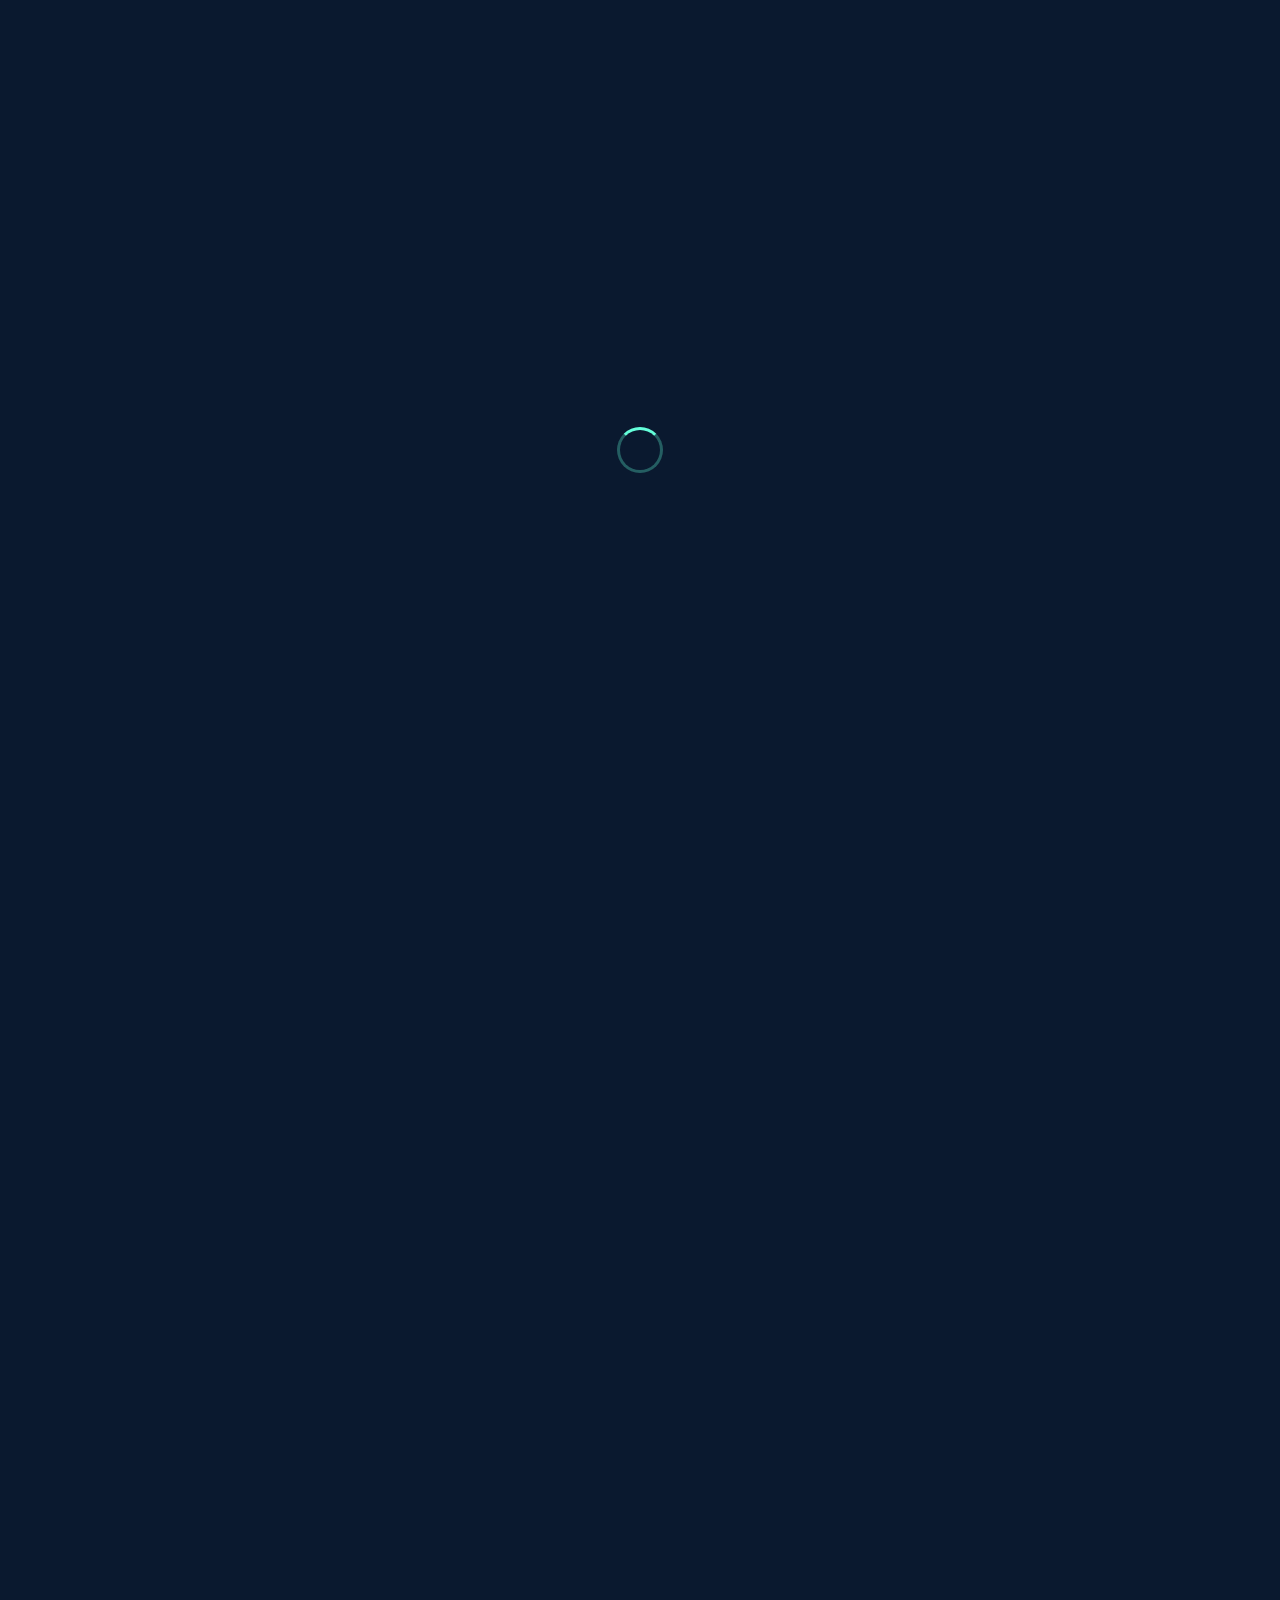
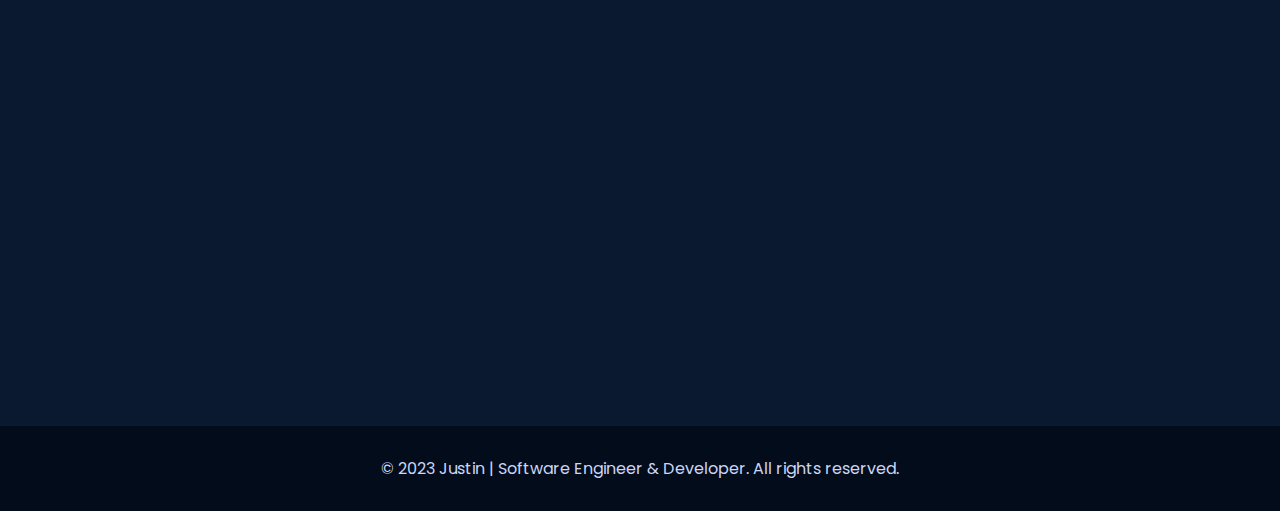
==== commit d6300cac: "Testimonial slider and spacing issues" ====
--- a/index.html
+++ b/index.html
@@ -39,6 +39,8 @@
                 <li><a href="#about">About</a></li>
                 <li><a href="#skills">Skills</a></li>
                 <li><a href="#projects">Projects</a></li>
+                <li><a href="#blog">Blog</a></li>
+                <li><a href="#testimonials">Testimonials</a></li>
                 <li><a href="#github-stats">Stats</a></li>
                 <li><a href="#contact">Contact</a></li>
                 <li>
@@ -396,6 +398,139 @@
         </div>
     </section>
 
+    <section id="blog" class="section">
+        <div class="container">
+            <h2 class="section-title">Latest Articles</h2>
+            <p class="section-description">Thoughts, tutorials, and insights about technology and development.</p>
+            
+            <div class="blog-grid">
+                <article class="blog-card">
+                    <div class="blog-image">
+                        <img src="https://via.placeholder.com/600x400" alt="Machine Learning Basics">
+                        <div class="blog-date">
+                            <span class="day">15</span>
+                            <span class="month">Jun</span>
+                        </div>
+                    </div>
+                    <div class="blog-content">
+                        <div class="blog-tags">
+                            <span class="blog-tag">Machine Learning</span>
+                            <span class="blog-tag">Python</span>
+                        </div>
+                        <h3 class="blog-title">Getting Started with Machine Learning in Python</h3>
+                        <p class="blog-excerpt">An introduction to the fundamentals of machine learning using Python and popular libraries like scikit-learn.</p>
+                        <a href="#" class="blog-read-more">Read Article <i class="fas fa-arrow-right"></i></a>
+                    </div>
+                </article>
+                
+                <article class="blog-card">
+                    <div class="blog-image">
+                        <img src="https://via.placeholder.com/600x400" alt="React Performance">
+                        <div class="blog-date">
+                            <span class="day">28</span>
+                            <span class="month">May</span>
+                        </div>
+                    </div>
+                    <div class="blog-content">
+                        <div class="blog-tags">
+                            <span class="blog-tag">React</span>
+                            <span class="blog-tag">Performance</span>
+                        </div>
+                        <h3 class="blog-title">10 Ways to Optimize Your React Application</h3>
+                        <p class="blog-excerpt">Practical techniques to improve the performance of your React applications and create smoother user experiences.</p>
+                        <a href="#" class="blog-read-more">Read Article <i class="fas fa-arrow-right"></i></a>
+                    </div>
+                </article>
+                
+                <article class="blog-card">
+                    <div class="blog-image">
+                        <img src="https://via.placeholder.com/600x400" alt="Cloud Architecture">
+                        <div class="blog-date">
+                            <span class="day">10</span>
+                            <span class="month">May</span>
+                        </div>
+                    </div>
+                    <div class="blog-content">
+                        <div class="blog-tags">
+                            <span class="blog-tag">AWS</span>
+                            <span class="blog-tag">Architecture</span>
+                        </div>
+                        <h3 class="blog-title">Designing Scalable Cloud Architectures</h3>
+                        <p class="blog-excerpt">Best practices for creating resilient and scalable applications using modern cloud services.</p>
+                        <a href="#" class="blog-read-more">Read Article <i class="fas fa-arrow-right"></i></a>
+                    </div>
+                </article>
+            </div>
+            
+            <div class="section-cta">
+                <a href="#" class="secondary-btn"><i class="fas fa-book"></i> View All Articles</a>
+            </div>
+        </div>
+    </section>
+    
+    <section id="testimonials" class="section">
+        <div class="container">
+            <h2 class="section-title">What People Say</h2>
+            <p class="section-description">Feedback from clients and colleagues I've worked with.</p>
+            
+            <div class="testimonials-slider">
+                <div class="testimonial-card">
+                    <div class="testimonial-content">
+                        <i class="fas fa-quote-left quote-icon"></i>
+                        <p>Justin's coding skills and problem-solving abilities are exceptional. He delivered our web application ahead of schedule and exceeded our expectations on all fronts.</p>
+                    </div>
+                    <div class="testimonial-author">
+                        <div class="testimonial-avatar">
+                            <img src="https://via.placeholder.com/60x60" alt="Client 1">
+                        </div>
+                        <div class="testimonial-info">
+                            <h4 class="author-name">Sarah Johnson</h4>
+                            <p class="author-title">CTO at TechStartup</p>
+                        </div>
+                    </div>
+                </div>
+                
+                <div class="testimonial-card">
+                    <div class="testimonial-content">
+                        <i class="fas fa-quote-left quote-icon"></i>
+                        <p>Working with Justin was a pleasure. His attention to detail and commitment to quality made our project a success. I would highly recommend him for any software development project.</p>
+                    </div>
+                    <div class="testimonial-author">
+                        <div class="testimonial-avatar">
+                            <img src="https://via.placeholder.com/60x60" alt="Client 2">
+                        </div>
+                        <div class="testimonial-info">
+                            <h4 class="author-name">Michael Chen</h4>
+                            <p class="author-title">Project Manager at DevInnovate</p>
+                        </div>
+                    </div>
+                </div>
+                
+                <div class="testimonial-card">
+                    <div class="testimonial-content">
+                        <i class="fas fa-quote-left quote-icon"></i>
+                        <p>The application Justin developed for us has significantly improved our workflow efficiency. His technical expertise and collaborative approach made the development process smooth and effective.</p>
+                    </div>
+                    <div class="testimonial-author">
+                        <div class="testimonial-avatar">
+                            <img src="https://via.placeholder.com/60x60" alt="Client 3">
+                        </div>
+                        <div class="testimonial-info">
+                            <h4 class="author-name">Emily Rodriguez</h4>
+                            <p class="author-title">Product Owner at SkyData</p>
+                        </div>
+                    </div>
+                </div>
+            </div>
+            
+            <div class="testimonial-dots">
+                <span class="dot active"></span>
+                <span class="dot"></span>
+                <span class="dot"></span>
+            </div>
+        </div>
+    </section>
+
     <section id="github-stats" class="section">
         <div class="container">
             <h2 class="section-title">GitHub Statistics</h2>
@@ -431,19 +566,21 @@
                 </form>
             </div>
             
-            <div class="contact-links">
-                <a href="mailto:6639835@gmail.com" class="contact-button">
-                    <i class="fas fa-envelope"></i> Email Me
-                </a>
-                <a href="#" class="contact-button">
-                    <i class="fab fa-linkedin"></i> LinkedIn
-                </a>
-                <a href="https://github.com/6639835" class="contact-button">
-                    <i class="fab fa-github"></i> GitHub
-                </a>
-            </div>
-            
-            <p class="contact-note">Prefer email? Contact me directly at <a href="mailto:6639835@gmail.com">6639835@gmail.com</a></p>
+            <div class="contact-social-section">
+                <div class="contact-links">
+                    <a href="mailto:6639835@gmail.com" class="contact-button">
+                        <i class="fas fa-envelope"></i> Email Me
+                    </a>
+                    <a href="#" class="contact-button">
+                        <i class="fab fa-linkedin"></i> LinkedIn
+                    </a>
+                    <a href="https://github.com/6639835" class="contact-button">
+                        <i class="fab fa-github"></i> GitHub
+                    </a>
+                </div>
+                
+                <p class="contact-note">Prefer email? Contact me directly at <a href="mailto:6639835@gmail.com">6639835@gmail.com</a></p>
+            </div>
         </div>
     </section>
 
--- a/styles.css
+++ b/styles.css
@@ -27,30 +27,30 @@
 }
 
 [data-theme="light"] {
-    --primary: #f7f7f7;
-    --secondary: #eaeaea;
-    --accent: #007565;
-    --accent-rgb: 0, 117, 101;
+    --primary: #f8f9fa;
+    --secondary: #edf2f7;
+    --accent: #0056b3;
+    --accent-rgb: 0, 86, 179;
     --accent-secondary: #e94057;
     --accent-secondary-rgb: 233, 64, 87;
     --light: #ffffff;
-    --dark: #222222;
-    --gray: #555555;
-    --text: #222222;
-    --border: #cccccc;
+    --dark: #1a202c;
+    --gray: #4a5568;
+    --text: #2d3748;
+    --border: #e2e8f0;
     --card-bg: #ffffff;
-    --gradient-start: #f7f7f7;
-    --gradient-end: #eaeaea;
-    --shadow: rgba(0, 0, 0, 0.07);
-    --shadow-light: rgba(0, 117, 101, 0.07);
-    --scrollbar-thumb: #007565;
-    --scrollbar-track: #f5f5f5;
+    --gradient-start: #f8f9fa;
+    --gradient-end: #e2e8f0;
+    --shadow: rgba(0, 0, 0, 0.05);
+    --shadow-light: rgba(0, 86, 179, 0.08);
+    --scrollbar-thumb: #0056b3;
+    --scrollbar-track: #f8f9fa;
     --navbar-bg: rgba(255, 255, 255, 0.95);
     --input-bg: rgba(255, 255, 255, 0.95);
-    --input-border: #cccccc;
-    --input-focus: #007565;
-    --button-hover: #005a4e;
-    --card-glow: rgba(0, 117, 101, 0.1);
+    --input-border: #cbd5e0;
+    --input-focus: #0056b3;
+    --button-hover: #004494;
+    --card-glow: rgba(0, 86, 179, 0.12);
 }
 
 * {
@@ -557,28 +557,37 @@
 }
 
 /* Contact Section */
+.contact-social-section {
+    margin-top: 80px;
+    padding-top: 40px;
+    border-top: 1px solid var(--border);
+    display: flex;
+    flex-direction: column;
+    align-items: center;
+}
+
 .contact-links {
     display: flex;
     justify-content: center;
+    gap: 30px;
+    margin-bottom: 30px;
     flex-wrap: wrap;
-    gap: 20px;
-    margin-bottom: 30px;
 }
 
 .contact-button {
     display: flex;
     align-items: center;
-    justify-content: center;
-    padding: 15px 30px;
+    gap: 10px;
+    padding: 15px 25px;
     background-color: var(--card-bg);
-    border-radius: 50px;
     color: var(--text);
+    border-radius: 8px;
     font-weight: 500;
+    position: relative;
+    overflow: hidden;
     transition: all 0.3s ease;
     border: 1px solid var(--border);
-    box-shadow: 0 10px 20px var(--shadow);
-    position: relative;
-    overflow: hidden;
+    box-shadow: 0 5px 15px var(--shadow);
 }
 
 .contact-button::before {
@@ -841,27 +850,84 @@
 
 /* Theme Toggle */
 .theme-toggle {
-    position: fixed;
-    top: 100px;
-    right: 30px;
+    background: none;
+    border: none;
+    color: var(--accent);
+    font-size: 20px;
+    cursor: pointer;
+    padding: 8px;
+    display: flex;
+    align-items: center;
+    justify-content: center;
+    position: relative;
+    border-radius: 50%;
     width: 40px;
     height: 40px;
+    background-color: rgba(var(--accent-rgb), 0.05);
+    overflow: hidden;
+    transition: all 0.3s ease;
+}
+
+.theme-toggle::before {
+    content: '';
+    position: absolute;
+    width: 100%;
+    height: 100%;
+    top: 0;
+    left: 0;
     border-radius: 50%;
-    background-color: var(--card-bg);
-    color: var(--accent);
-    display: flex;
-    align-items: center;
-    justify-content: center;
-    font-size: 1.2rem;
-    cursor: pointer;
-    box-shadow: 0 5px 15px var(--shadow);
+    background: linear-gradient(135deg, rgba(var(--accent-rgb), 0.05) 0%, rgba(var(--accent-rgb), 0.1) 100%);
     transition: all 0.3s ease;
-    z-index: 999;
-    border: 1px solid var(--border);
+    transform: scale(0);
+}
+
+.theme-toggle:hover::before {
+    transform: scale(1);
 }
 
 .theme-toggle:hover {
-    transform: rotate(30deg);
+    background-color: rgba(var(--accent-rgb), 0.1);
+}
+
+/* Theme Toggle Ripple Animation */
+.theme-toggle-ripple {
+    position: absolute;
+    top: 50%;
+    left: 50%;
+    width: 10px;
+    height: 10px;
+    transform: translate(-50%, -50%) scale(0);
+    border-radius: 50%;
+    opacity: 0.5;
+    pointer-events: none;
+    transition: transform 0.8s cubic-bezier(0.2, 0.95, 0.35, 1), opacity 0.8s cubic-bezier(0.2, 0.95, 0.35, 1);
+    z-index: -1;
+}
+
+@keyframes rotate {
+    0% {
+        transform: rotate(0deg);
+    }
+    25% {
+        transform: rotate(90deg);
+    }
+    50% {
+        transform: rotate(180deg);
+    }
+    75% {
+        transform: rotate(270deg);
+    }
+    100% {
+        transform: rotate(360deg);
+    }
+}
+
+.theme-transition {
+    transition: background-color 0.3s ease, color 0.3s ease, border-color 0.3s ease !important;
+}
+
+.theme-transition * {
+    transition: background-color 0.3s ease, color 0.3s ease, border-color 0.3s ease !important;
 }
 
 /* Animation Keyframes */
@@ -1045,16 +1111,14 @@
 
 /* Contact Form */
 .contact-form-container {
-    background: var(--card-bg);
-    border-radius: 15px;
-    padding: 40px;
-    box-shadow: 0 10px 30px rgba(0, 0, 0, 0.1);
-    transition: all 0.4s ease;
+    background: linear-gradient(135deg, var(--card-bg) 0%, var(--secondary) 100%);
+    border-radius: 10px;
+    padding: 30px;
+    max-width: 600px;
+    margin: 0 auto 60px;
+    box-shadow: 0 10px 30px var(--shadow);
     border: 1px solid var(--border);
-    margin-top: 30px;
-    max-width: 800px;
-    margin-left: auto;
-    margin-right: auto;
+    transition: all 0.3s ease;
 }
 
 .contact-form-container:hover {
@@ -1605,8 +1669,9 @@
 }
 
 [data-theme="light"] .skill-card {
-    box-shadow: 0 4px 8px rgba(0, 0, 0, 0.12);
-    border: 1px solid #dddddd;
+    background: linear-gradient(135deg, #ffffff 0%, #f8f9fa 100%);
+    border: 1px solid var(--border);
+    box-shadow: 0 8px 20px var(--shadow);
 }
 
 [data-theme="light"] .progress-bar {
@@ -1618,19 +1683,24 @@
 }
 
 [data-theme="light"] .project-card {
-    box-shadow: 0 5px 15px rgba(0, 0, 0, 0.1);
-    border: 1px solid #dddddd;
+    box-shadow: 0 10px 30px var(--shadow);
+    border: 1px solid var(--border);
+    background: linear-gradient(135deg, #ffffff 0%, #f8f9fa 100%);
 }
 
 [data-theme="light"] .tag {
-    background-color: #e8e8e8;
-    color: #222222;
-    border: 1px solid #cccccc;
+    background-color: #edf2f7;
+    color: var(--accent);
+    border: 1px solid #e2e8f0;
+}
+
+[data-theme="light"] a {
+    color: var(--accent);
 }
 
 [data-theme="light"] a:hover {
-    color: #005a4e;
-    text-decoration: underline;
+    color: #004494;
+    text-decoration: none;
 }
 
 [data-theme="light"] .skill-card span {
@@ -1647,22 +1717,62 @@
 }
 
 [data-theme="light"] .project-header h3 {
-    color: #222222;
+    color: var(--dark);
+    font-weight: 600;
 }
 
 [data-theme="light"] .highlight::after {
-    background: #007565;
-    opacity: 0.3;
-}
-
-/* Fix for text in navbar menu items */
+    background: var(--accent);
+    opacity: 0.2;
+    height: 8px;
+    bottom: 2px;
+}
+
 [data-theme="light"] .nav-menu li a {
-    color: #222222;
-    font-weight: 500;
+    color: var(--dark);
 }
 
 [data-theme="light"] .nav-menu li a:hover {
-    color: #007565;
+    color: var(--accent);
+}
+
+[data-theme="light"] .nav-menu li a::after {
+    background-color: var(--accent);
+}
+
+[data-theme="light"] button.primary-btn {
+    background: linear-gradient(135deg, var(--accent) 0%, #0062cc 100%);
+    box-shadow: 0 4px 15px rgba(var(--accent-rgb), 0.3);
+}
+
+[data-theme="light"] button.primary-btn:hover {
+    box-shadow: 0 6px 20px rgba(var(--accent-rgb), 0.4);
+    background: linear-gradient(135deg, #004494 0%, var(--accent) 100%);
+}
+
+[data-theme="light"] .about-highlights {
+    gap: 25px;
+}
+
+[data-theme="light"] .highlight-item {
+    background: #ffffff;
+    border: 1px solid var(--border);
+    box-shadow: 0 8px 20px var(--shadow);
+}
+
+[data-theme="light"] .highlight-item:hover {
+    box-shadow: 0 12px 30px var(--shadow-light);
+    transform: translateY(-5px);
+}
+
+[data-theme="light"] .contact-form-container {
+    background: linear-gradient(135deg, #ffffff 0%, #f8f9fa 100%);
+    border: 1px solid var(--border);
+    box-shadow: 0 10px 30px var(--shadow);
+}
+
+[data-theme="light"] .contact-form-container:hover {
+    box-shadow: 0 15px 40px var(--shadow-light);
 }
 
 /* Preloader styles */
@@ -2053,10 +2163,12 @@
     position: absolute;
     width: 100%;
     height: 100%;
-    background: rgba(var(--accent-rgb), 0.1);
+    top: 0;
+    left: 0;
     border-radius: 50%;
+    background: linear-gradient(135deg, rgba(var(--accent-rgb), 0.05) 0%, rgba(var(--accent-rgb), 0.1) 100%);
+    transition: all 0.3s ease;
     transform: scale(0);
-    transition: all 0.3s ease;
 }
 
 .theme-toggle:hover::before {
@@ -2064,5 +2176,848 @@
 }
 
 .theme-toggle:hover {
-    transform: rotate(30deg);
-} +    background-color: rgba(var(--accent-rgb), 0.1);
+}
+
+/* Theme Toggle Ripple Animation */
+.theme-toggle-ripple {
+    position: absolute;
+    top: 50%;
+    left: 50%;
+    width: 10px;
+    height: 10px;
+    transform: translate(-50%, -50%) scale(0);
+    border-radius: 50%;
+    opacity: 0.5;
+    pointer-events: none;
+    transition: transform 0.8s cubic-bezier(0.2, 0.95, 0.35, 1), opacity 0.8s cubic-bezier(0.2, 0.95, 0.35, 1);
+    z-index: -1;
+}
+
+@keyframes rotate {
+    0% {
+        transform: rotate(0deg);
+    }
+    25% {
+        transform: rotate(90deg);
+    }
+    50% {
+        transform: rotate(180deg);
+    }
+    75% {
+        transform: rotate(270deg);
+    }
+    100% {
+        transform: rotate(360deg);
+    }
+}
+
+.theme-transition {
+    transition: background-color 0.3s ease, color 0.3s ease, border-color 0.3s ease !important;
+}
+
+.theme-transition * {
+    transition: background-color 0.3s ease, color 0.3s ease, border-color 0.3s ease !important;
+}
+
+[data-theme="light"] header {
+    background: linear-gradient(-45deg, var(--primary), var(--secondary), #e6f2ff, #cce4ff);
+    background-size: 400% 400%;
+}
+
+[data-theme="light"] header::before {
+    background: radial-gradient(circle at center, rgba(var(--accent-rgb), 0.08) 0%, transparent 35%);
+}
+
+[data-theme="light"] header::after {
+    background: linear-gradient(to top, var(--primary), transparent);
+}
+
+[data-theme="light"] .profile h1 {
+    color: var(--dark);
+    text-shadow: 0 2px 10px rgba(var(--accent-rgb), 0.1);
+}
+
+[data-theme="light"] .profile h2 {
+    color: var(--accent);
+}
+
+[data-theme="light"] .tagline {
+    color: var(--gray);
+}
+
+[data-theme="light"] .section-title {
+    color: var(--dark);
+    letter-spacing: 1px;
+}
+
+[data-theme="light"] .section-title::after {
+    background: linear-gradient(90deg, var(--accent) 0%, rgba(var(--accent-rgb), 0.4) 100%);
+    height: 4px;
+}
+
+[data-theme="light"] .project-card:hover {
+    box-shadow: 0 15px 40px var(--shadow-light);
+    transform: translateY(-8px);
+}
+
+[data-theme="light"] .project-header h3 {
+    color: var(--dark);
+    font-weight: 600;
+}
+
+[data-theme="light"] .project-links a {
+    color: var(--accent);
+}
+
+[data-theme="light"] .project-links a:hover {
+    color: var(--button-hover);
+}
+
+[data-theme="light"] .tag:hover {
+    background-color: #e2e8f0;
+    color: var(--button-hover);
+}
+
+[data-theme="light"] .skill-card:hover {
+    box-shadow: 0 12px 30px var(--shadow-light);
+    transform: translateY(-5px);
+}
+
+[data-theme="light"] .theme-toggle {
+    background: linear-gradient(135deg, #f8f9fa 0%, #e2e8f0 100%);
+    box-shadow: 0 4px 15px rgba(0, 0, 0, 0.05);
+    color: var(--accent);
+    border: 1px solid var(--border);
+}
+
+[data-theme="light"] .theme-toggle:hover {
+    box-shadow: 0 6px 20px rgba(var(--accent-rgb), 0.15);
+    color: var(--button-hover);
+}
+
+[data-theme="light"] .theme-toggle::before {
+    background: linear-gradient(135deg, rgba(var(--accent-rgb), 0.05) 0%, rgba(var(--accent-rgb), 0.1) 100%);
+}
+
+[data-theme="light"] .about-highlights {
+    gap: 25px;
+}
+
+[data-theme="light"] .highlight-item {
+    background: #ffffff;
+    border: 1px solid var(--border);
+    box-shadow: 0 8px 20px var(--shadow);
+}
+
+[data-theme="light"] .highlight-item:hover {
+    box-shadow: 0 12px 30px var(--shadow-light);
+    transform: translateY(-5px);
+}
+
+[data-theme="light"] .contact-form-container {
+    background: linear-gradient(135deg, #ffffff 0%, #f8f9fa 100%);
+    border: 1px solid var(--border);
+    box-shadow: 0 10px 30px var(--shadow);
+}
+
+[data-theme="light"] .contact-form-container:hover {
+    box-shadow: 0 15px 40px var(--shadow-light);
+}
+
+/* Blog Section Styles */
+.blog-grid {
+    display: grid;
+    grid-template-columns: repeat(auto-fill, minmax(340px, 1fr));
+    gap: 30px;
+    margin-top: 40px;
+}
+
+.blog-card {
+    background-color: var(--card-bg);
+    border-radius: 10px;
+    overflow: hidden;
+    box-shadow: 0 5px 15px var(--shadow);
+    transition: all 0.3s ease;
+    transform: translateY(0);
+    height: 100%;
+    display: flex;
+    flex-direction: column;
+    position: relative;
+}
+
+.blog-card:hover {
+    transform: translateY(-10px);
+    box-shadow: 0 15px 25px var(--shadow-light);
+}
+
+.blog-image {
+    position: relative;
+    overflow: hidden;
+    height: 200px;
+}
+
+.blog-image img {
+    width: 100%;
+    height: 100%;
+    object-fit: cover;
+    transition: transform 0.5s ease;
+}
+
+.blog-card:hover .blog-image img {
+    transform: scale(1.1);
+}
+
+.blog-date {
+    position: absolute;
+    bottom: 15px;
+    right: 15px;
+    background-color: var(--accent);
+    color: var(--dark);
+    border-radius: 8px;
+    padding: 8px 12px;
+    text-align: center;
+    font-weight: 600;
+    font-size: 14px;
+    display: flex;
+    flex-direction: column;
+    line-height: 1.2;
+    box-shadow: 0 4px 10px rgba(var(--accent-rgb), 0.3);
+}
+
+.blog-date .day {
+    font-size: 20px;
+    font-weight: 700;
+}
+
+.blog-content {
+    padding: 25px;
+    display: flex;
+    flex-direction: column;
+    flex-grow: 1;
+}
+
+.blog-tags {
+    display: flex;
+    flex-wrap: wrap;
+    gap: 10px;
+    margin-bottom: 15px;
+}
+
+.blog-tag {
+    background-color: rgba(var(--accent-rgb), 0.1);
+    color: var(--accent);
+    padding: 4px 10px;
+    border-radius: 5px;
+    font-size: 12px;
+    font-weight: 500;
+    transition: all 0.3s ease;
+}
+
+.blog-tag:hover {
+    background-color: var(--accent);
+    color: var(--dark);
+}
+
+.blog-title {
+    font-size: 20px;
+    font-weight: 600;
+    margin-bottom: 12px;
+    line-height: 1.4;
+    color: var(--light);
+    transition: color 0.3s ease;
+}
+
+.blog-card:hover .blog-title {
+    color: var(--accent);
+}
+
+.blog-excerpt {
+    color: var(--gray);
+    margin-bottom: 20px;
+    font-size: 15px;
+    line-height: 1.6;
+    flex-grow: 1;
+}
+
+.blog-read-more {
+    align-self: flex-start;
+    padding: 8px 0;
+    font-weight: 500;
+    font-size: 15px;
+    position: relative;
+    transition: all 0.3s ease;
+    display: flex;
+    align-items: center;
+    gap: 8px;
+}
+
+.blog-read-more i {
+    font-size: 12px;
+    transition: transform 0.3s ease;
+}
+
+.blog-read-more:hover {
+    color: var(--accent);
+}
+
+.blog-read-more:hover i {
+    transform: translateX(5px);
+}
+
+.blog-read-more::after {
+    content: '';
+    position: absolute;
+    width: 0;
+    height: 2px;
+    bottom: 5px;
+    left: 0;
+    background-color: var(--accent);
+    transition: width 0.3s ease;
+}
+
+.blog-read-more:hover::after {
+    width: 100%;
+}
+
+.section-description {
+    text-align: center;
+    max-width: 700px;
+    margin: 0 auto 30px;
+    color: var(--gray);
+    font-size: 18px;
+    line-height: 1.6;
+}
+
+/* Testimonials Section Styles */
+.testimonials-slider {
+    display: flex;
+    overflow: hidden;
+    margin: 40px auto;
+    max-width: 900px;
+    position: relative;
+    height: 350px; /* Set a fixed height for the slider container */
+}
+
+.testimonial-card {
+    min-width: 100%;
+    background-color: var(--card-bg);
+    border-radius: 10px;
+    padding: 40px;
+    box-shadow: 0 10px 25px var(--shadow);
+    transition: all 0.5s ease;
+    position: absolute;
+    top: 0;
+    left: 0;
+    height: 100%;
+    opacity: 0.8;
+    transform: translateX(100%);
+}
+
+.testimonial-card.active {
+    transform: translateX(0);
+    opacity: 1;
+    z-index: 2;
+}
+
+.testimonial-content {
+    position: relative;
+    margin-bottom: 30px;
+}
+
+.quote-icon {
+    font-size: 30px;
+    color: var(--accent);
+    opacity: 0.3;
+    position: absolute;
+    top: -10px;
+    left: -10px;
+}
+
+.testimonial-content p {
+    font-size: 18px;
+    line-height: 1.8;
+    color: var(--text);
+    font-style: italic;
+}
+
+.testimonial-author {
+    display: flex;
+    align-items: center;
+    gap: 20px;
+}
+
+.testimonial-avatar {
+    width: 60px;
+    height: 60px;
+    border-radius: 50%;
+    overflow: hidden;
+    border: 3px solid var(--accent);
+}
+
+.testimonial-avatar img {
+    width: 100%;
+    height: 100%;
+    object-fit: cover;
+}
+
+.testimonial-info {
+    display: flex;
+    flex-direction: column;
+}
+
+.author-name {
+    font-size: 18px;
+    font-weight: 600;
+    color: var(--light);
+    margin-bottom: 5px;
+}
+
+.author-title {
+    font-size: 14px;
+    color: var(--gray);
+}
+
+.testimonial-dots {
+    display: flex;
+    justify-content: center;
+    gap: 10px;
+    margin-top: 20px;
+}
+
+.dot {
+    width: 12px;
+    height: 12px;
+    border-radius: 50%;
+    background-color: var(--gray);
+    opacity: 0.3;
+    cursor: pointer;
+    transition: all 0.3s ease;
+}
+
+.dot.active {
+    background-color: var(--accent);
+    opacity: 1;
+    transform: scale(1.2);
+}
+
+.dot:hover {
+    opacity: 0.7;
+}
+
+/* Light Theme Styles for Blog and Testimonials */
+[data-theme="light"] .blog-card {
+    background-color: var(--card-bg);
+    box-shadow: 0 5px 15px var(--shadow);
+}
+
+[data-theme="light"] .blog-title {
+    color: var(--dark);
+}
+
+[data-theme="light"] .blog-excerpt {
+    color: var(--gray);
+}
+
+[data-theme="light"] .testimonial-card {
+    background-color: var(--card-bg);
+}
+
+[data-theme="light"] .author-name {
+    color: var(--dark);
+}
+
+[data-theme="light"] .testimonial-content p {
+    color: var(--text);
+}
+
+/* Responsive styles for Blog and Testimonials */
+@media (max-width: 768px) {
+    .blog-grid {
+        grid-template-columns: 1fr;
+    }
+    
+    .testimonial-card {
+        padding: 25px;
+    }
+    
+    .testimonial-content p {
+        font-size: 16px;
+    }
+    
+    .blog-card {
+        max-width: 450px;
+        margin: 0 auto;
+    }
+}
+
+@media (max-width: 480px) {
+    .testimonial-card {
+        padding: 20px;
+    }
+    
+    .testimonial-author {
+        flex-direction: column;
+        align-items: flex-start;
+        gap: 10px;
+    }
+    
+    .testimonial-avatar {
+        width: 50px;
+        height: 50px;
+    }
+}
+
+/* Project Search Styles */
+.project-search-container {
+    display: flex;
+    align-items: center;
+    max-width: 500px;
+    margin: 20px auto 40px;
+    position: relative;
+    background-color: var(--input-bg);
+    border-radius: 10px;
+    box-shadow: 0 5px 15px var(--shadow);
+    transition: all 0.3s ease;
+}
+
+.project-search-container:focus-within {
+    box-shadow: 0 8px 20px var(--shadow-light);
+    transform: translateY(-2px);
+}
+
+.search-icon {
+    position: absolute;
+    left: 15px;
+    font-size: 18px;
+    color: var(--accent);
+    opacity: 0.7;
+    transition: all 0.3s ease;
+}
+
+.project-search-input {
+    width: 100%;
+    padding: 15px 45px;
+    border: 2px solid var(--input-border);
+    border-radius: 10px;
+    background-color: transparent;
+    color: var(--text);
+    font-size: 16px;
+    font-family: 'Poppins', sans-serif;
+    transition: all 0.3s ease;
+    outline: none;
+}
+
+.project-search-input::placeholder {
+    color: var(--gray);
+    opacity: 0.7;
+}
+
+.project-search-input:focus {
+    border-color: var(--accent);
+}
+
+.project-search-input:focus + .search-icon {
+    color: var(--accent);
+    opacity: 1;
+}
+
+.search-clear-btn {
+    position: absolute;
+    right: 15px;
+    background: none;
+    border: none;
+    color: var(--gray);
+    cursor: pointer;
+    opacity: 0.7;
+    transition: all 0.3s ease;
+    display: flex;
+    align-items: center;
+    justify-content: center;
+    width: 24px;
+    height: 24px;
+    border-radius: 50%;
+}
+
+.search-clear-btn:hover {
+    opacity: 1;
+    background-color: rgba(var(--accent-rgb), 0.1);
+    color: var(--accent);
+}
+
+.no-results-message {
+    display: flex;
+    flex-direction: column;
+    align-items: center;
+    justify-content: center;
+    padding: 40px;
+    background-color: var(--card-bg);
+    border-radius: 10px;
+    margin: 30px auto;
+    max-width: 500px;
+    box-shadow: 0 5px 15px var(--shadow);
+    text-align: center;
+    gap: 15px;
+}
+
+.no-results-message i {
+    font-size: 40px;
+    color: var(--accent);
+    opacity: 0.5;
+    margin-bottom: 10px;
+}
+
+.no-results-message p {
+    color: var(--text);
+    font-size: 18px;
+    margin-bottom: 15px;
+}
+
+.clear-search-btn {
+    background-color: var(--accent);
+    color: var(--dark);
+    border: none;
+    padding: 10px 20px;
+    border-radius: 5px;
+    font-weight: 500;
+    cursor: pointer;
+    transition: all 0.3s ease;
+    font-family: 'Poppins', sans-serif;
+}
+
+.clear-search-btn:hover {
+    background-color: var(--button-hover);
+    transform: translateY(-2px);
+}
+
+/* Light theme styles for project search */
+[data-theme="light"] .project-search-container {
+    background-color: var(--input-bg);
+}
+
+[data-theme="light"] .project-search-input {
+    color: var(--text);
+    border-color: var(--input-border);
+}
+
+[data-theme="light"] .project-search-input::placeholder {
+    color: var(--gray);
+}
+
+[data-theme="light"] .search-icon {
+    color: var(--accent);
+}
+
+[data-theme="light"] .no-results-message {
+    background-color: var(--card-bg);
+}
+
+[data-theme="light"] .clear-search-btn {
+    background-color: var(--accent);
+    color: white;
+}
+
+/* Responsive styles for project search */
+@media (max-width: 768px) {
+    .project-search-container {
+        max-width: 100%;
+        margin: 20px 0 30px;
+    }
+    
+    .project-search-input {
+        padding: 12px 40px;
+        font-size: 15px;
+    }
+    
+    .search-icon {
+        font-size: 16px;
+    }
+    
+    .no-results-message {
+        padding: 30px 20px;
+    }
+}
+
+/* Blog Article Modal Styles */
+.article-modal {
+    position: fixed;
+    top: 0;
+    left: 0;
+    width: 100%;
+    height: 100%;
+    background-color: rgba(10, 25, 47, 0.95);
+    z-index: 1000;
+    display: flex;
+    justify-content: center;
+    align-items: center;
+    opacity: 0;
+    transition: opacity 0.3s ease;
+}
+
+.article-modal-content {
+    background-color: var(--card-bg);
+    border-radius: 10px;
+    width: 90%;
+    max-width: 800px;
+    max-height: 90vh;
+    overflow-y: auto;
+    padding: 30px;
+    position: relative;
+    transform: translateY(20px);
+    transition: transform 0.3s ease;
+    box-shadow: 0 15px 30px rgba(0, 0, 0, 0.3);
+}
+
+.article-modal-content::-webkit-scrollbar {
+    width: 8px;
+}
+
+.article-modal-content::-webkit-scrollbar-track {
+    background: var(--secondary);
+    border-radius: 0 10px 10px 0;
+}
+
+.article-modal-content::-webkit-scrollbar-thumb {
+    background: var(--accent);
+    border-radius: 4px;
+}
+
+.article-close-btn {
+    position: absolute;
+    top: 15px;
+    right: 15px;
+    background-color: transparent;
+    border: none;
+    color: var(--accent);
+    font-size: 24px;
+    cursor: pointer;
+    z-index: 1;
+    transition: transform 0.3s ease, color 0.3s ease;
+}
+
+.article-close-btn:hover {
+    transform: rotate(90deg);
+    color: var(--accent-secondary);
+}
+
+.article-header {
+    margin-bottom: 20px;
+}
+
+.article-header h2 {
+    color: var(--light);
+    font-size: 28px;
+    margin-bottom: 20px;
+}
+
+.article-meta {
+    display: flex;
+    align-items: center;
+    margin-bottom: 20px;
+    color: var(--gray);
+    flex-wrap: wrap;
+    gap: 15px;
+}
+
+.article-meta span {
+    display: flex;
+    align-items: center;
+    gap: 6px;
+}
+
+.article-featured-image {
+    margin-bottom: 30px;
+}
+
+.article-featured-image img {
+    width: 100%;
+    border-radius: 8px;
+    box-shadow: 0 5px 15px rgba(0, 0, 0, 0.2);
+}
+
+.article-text {
+    color: var(--text);
+    line-height: 1.8;
+    font-size: 16px;
+}
+
+.article-text h3 {
+    color: var(--light);
+    font-size: 22px;
+    margin: 30px 0 15px;
+}
+
+.article-text p {
+    margin-bottom: 20px;
+}
+
+.article-text ul {
+    margin-left: 20px;
+    margin-bottom: 20px;
+}
+
+.article-text li {
+    margin-bottom: 10px;
+    position: relative;
+    padding-left: 5px;
+}
+
+.article-text li::before {
+    content: "•";
+    color: var(--accent);
+    font-weight: bold;
+    display: inline-block;
+    width: 1em;
+    margin-left: -1em;
+}
+
+/* Responsive styles for article modal */
+@media (max-width: 768px) {
+    .article-modal-content {
+        padding: 20px;
+        width: 95%;
+    }
+    
+    .article-header h2 {
+        font-size: 24px;
+    }
+    
+    .article-meta {
+        flex-direction: column;
+        align-items: flex-start;
+        gap: 10px;
+    }
+    
+    .article-text {
+        font-size: 15px;
+    }
+    
+    .article-text h3 {
+        font-size: 20px;
+    }
+}
+
+/* Light theme styles for article modal */
+[data-theme="light"] .article-modal {
+    background-color: rgba(248, 249, 250, 0.95);
+}
+
+[data-theme="light"] .article-modal-content {
+    box-shadow: 0 15px 30px rgba(0, 0, 0, 0.1);
+}
+
+[data-theme="light"] .article-header h2 {
+    color: var(--dark);
+}
+
+[data-theme="light"] .article-text h3 {
+    color: var(--dark);
+}
+
+[data-theme="light"] .article-text {
+    color: var(--text);
+}
+
+[data-theme="light"] .article-text li::before {
+    color: var(--accent);
+}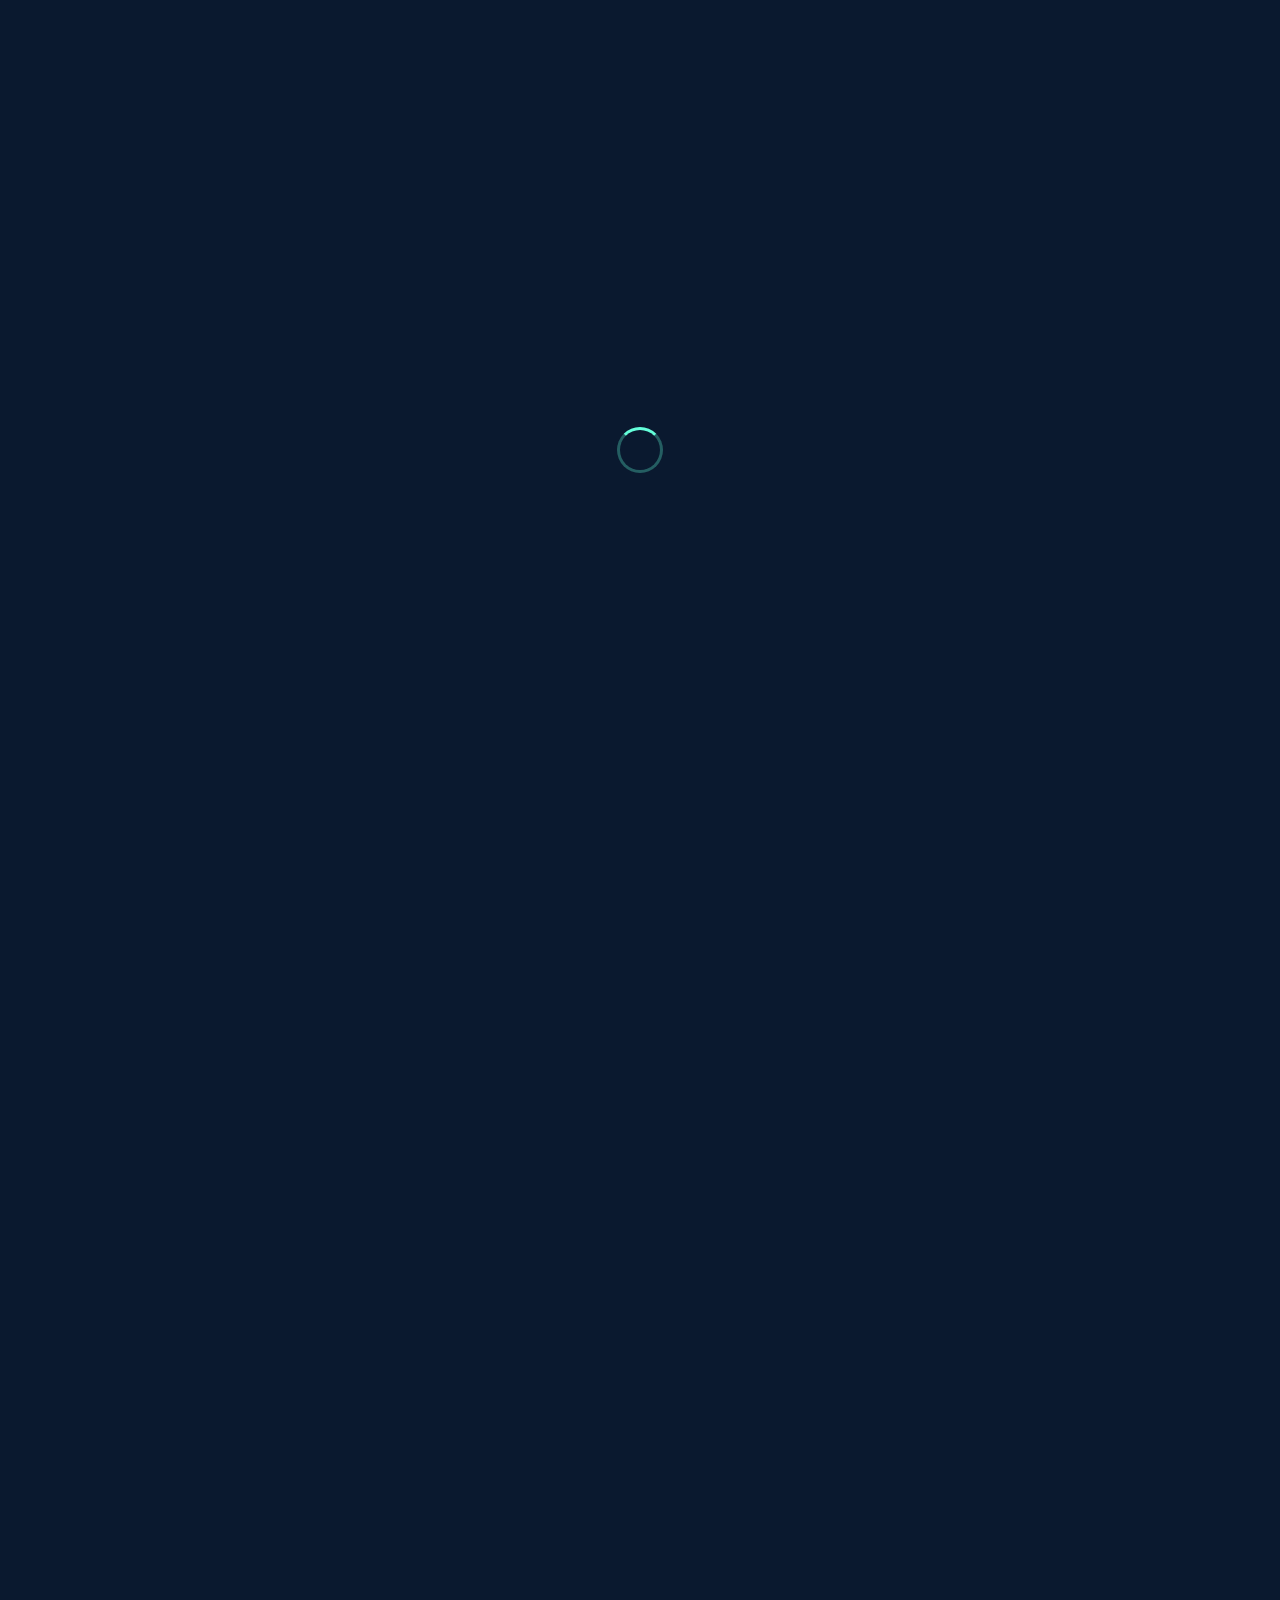
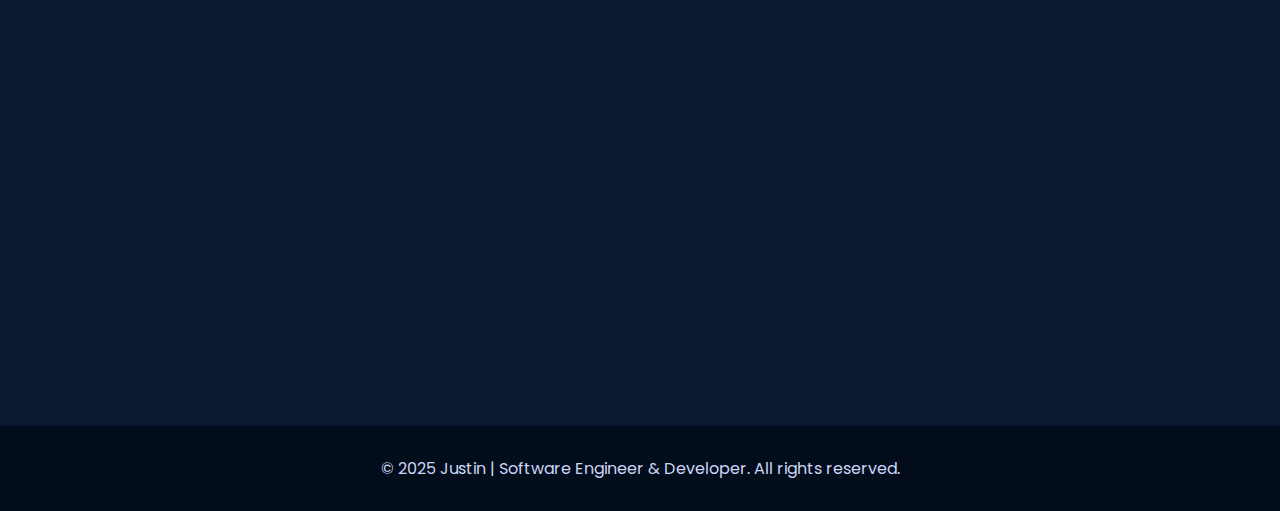
==== commit 085efe8d: "Improve visibility of "View Projects" button in light mode" ====
--- a/index.html
+++ b/index.html
@@ -586,7 +586,7 @@
 
     <footer>
         <div class="container">
-            <p>&copy; 2023 Justin | Software Engineer & Developer. All rights reserved.</p>
+            <p>&copy; 2025 Justin | Software Engineer & Developer. All rights reserved.</p>
         </div>
     </footer>
     
--- a/styles.css
+++ b/styles.css
@@ -1021,6 +1021,7 @@
 .primary-btn {
     background: var(--accent);
     color: var(--dark);
+    font-weight: 600;
 }
 
 .secondary-btn {
@@ -1741,13 +1742,15 @@
 }
 
 [data-theme="light"] button.primary-btn {
-    background: linear-gradient(135deg, var(--accent) 0%, #0062cc 100%);
-    box-shadow: 0 4px 15px rgba(var(--accent-rgb), 0.3);
+    background: var(--accent);
+    color: #ffffff;
+    font-weight: 600;
+    box-shadow: 0 4px 15px rgba(var(--accent-rgb), 0.4);
 }
 
 [data-theme="light"] button.primary-btn:hover {
-    box-shadow: 0 6px 20px rgba(var(--accent-rgb), 0.4);
-    background: linear-gradient(135deg, #004494 0%, var(--accent) 100%);
+    background: var(--button-hover);
+    box-shadow: 0 6px 20px rgba(var(--accent-rgb), 0.6);
 }
 
 [data-theme="light"] .about-highlights {
@@ -3020,4 +3023,16 @@
 
 [data-theme="light"] .article-text li::before {
     color: var(--accent);
+}
+
+[data-theme="light"] .primary-btn {
+    background: var(--accent);
+    color: #ffffff;
+    font-weight: 600;
+    box-shadow: 0 4px 15px rgba(var(--accent-rgb), 0.4);
+}
+
+[data-theme="light"] .primary-btn:hover {
+    background: var(--button-hover);
+    box-shadow: 0 6px 20px rgba(var(--accent-rgb), 0.6);
 }